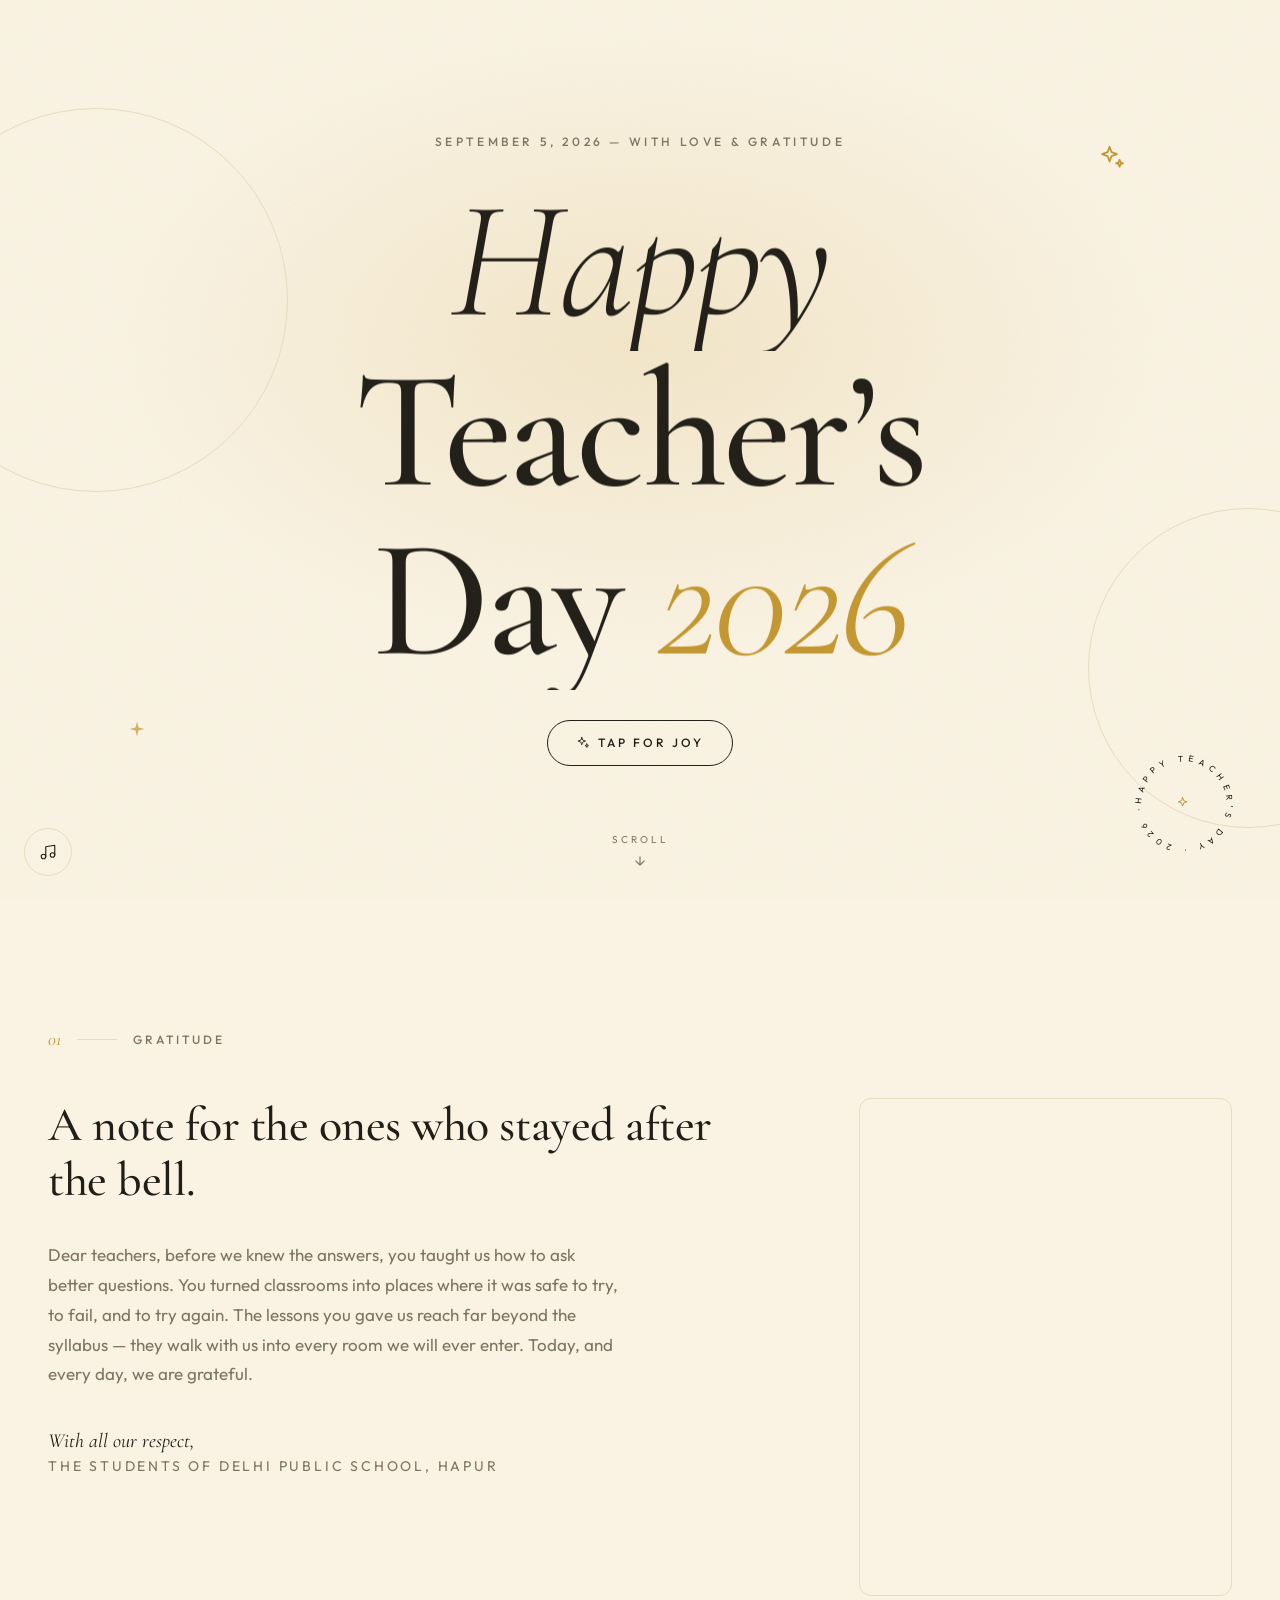
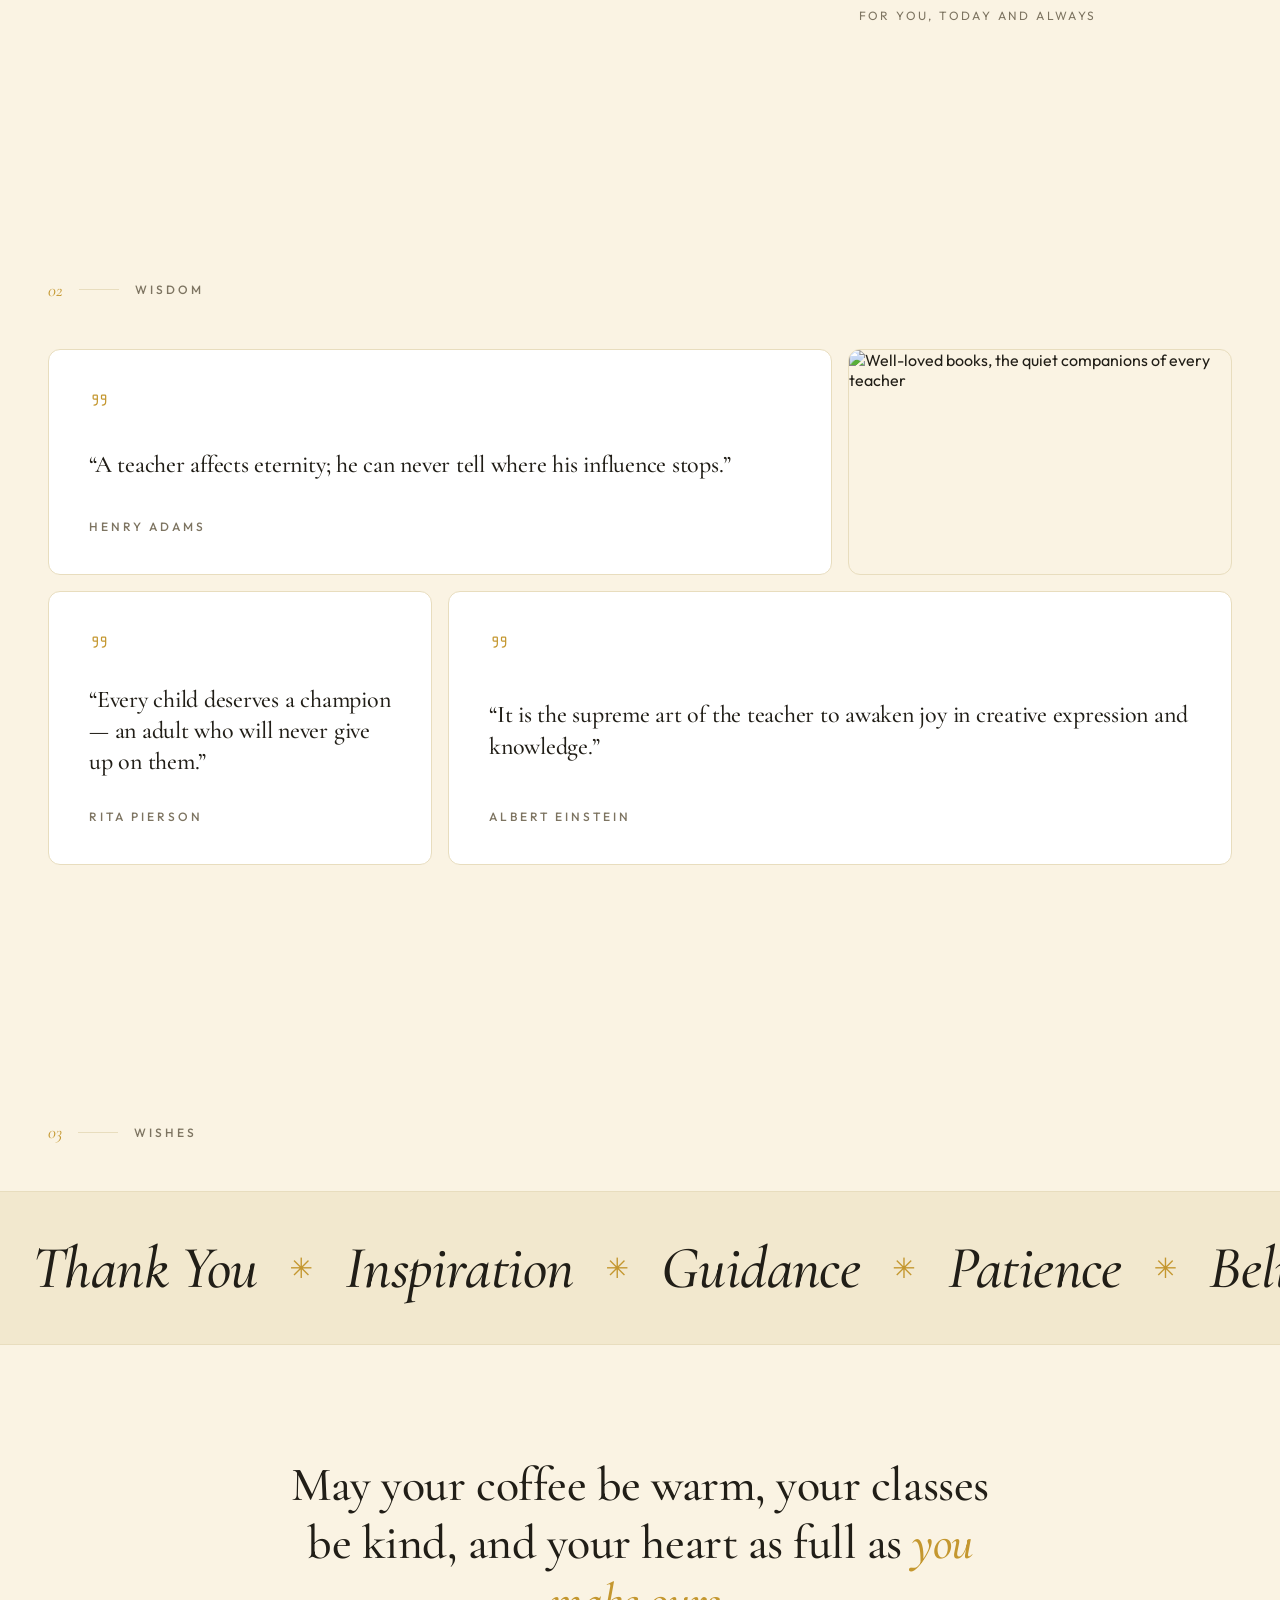
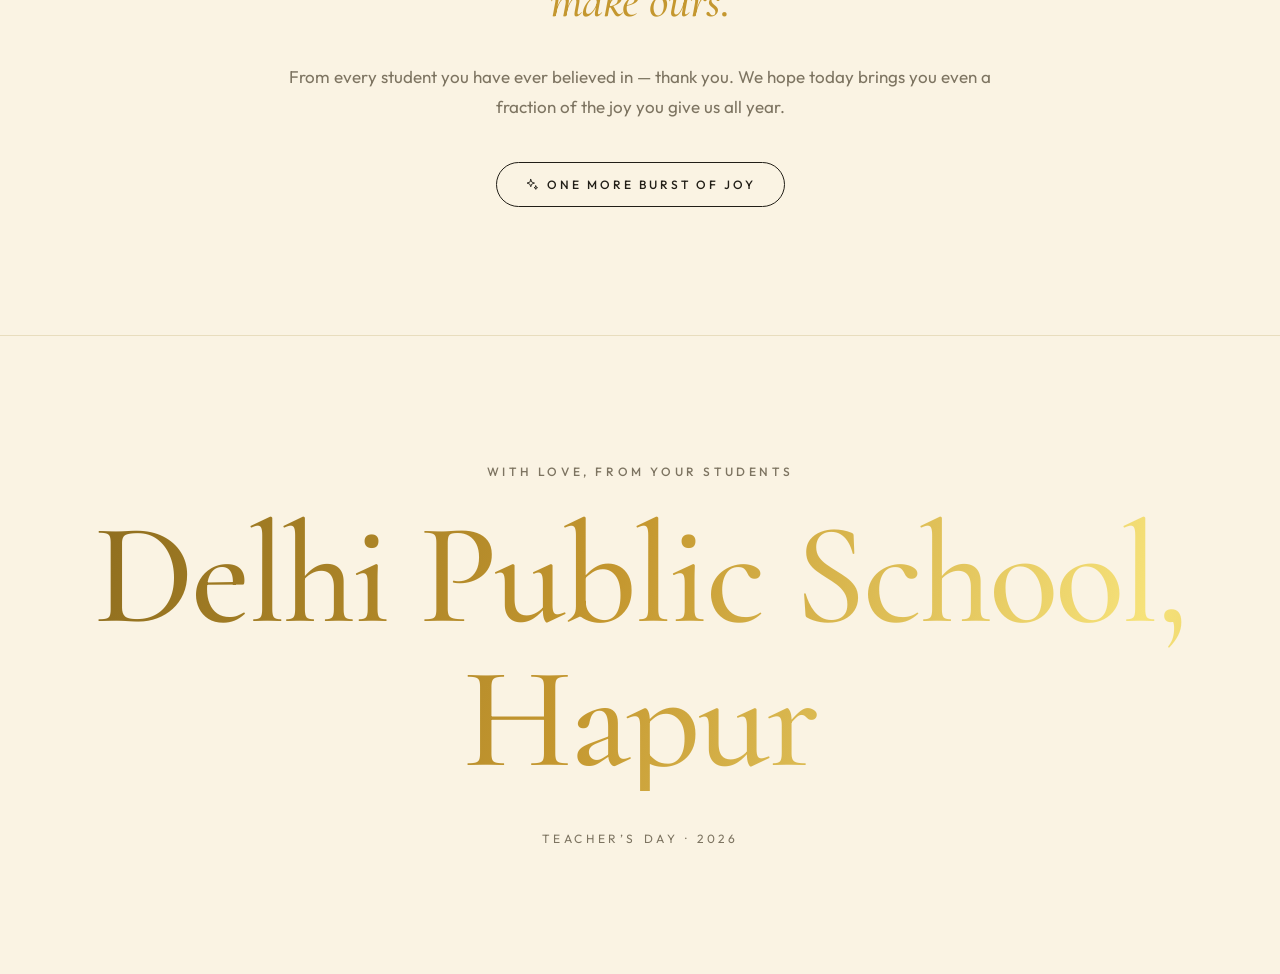
==== index.html @ 42d59957 "Update index.html" ====
<!DOCTYPE html>
<html lang="en">
<head>
<meta charset="utf-8" />
<meta name="viewport" content="width=device-width, initial-scale=1" />
<meta name="theme-color" content="#FAF3E3" />
<meta name="description" content="Happy Teacher's Day 2026 — a note of love and gratitude for the teachers of Delhi Public School, Hapur. Scan for happy vibes." />
<title>Happy Teacher's Day 2026 — With Love &amp; Gratitude</title>
<link rel="preconnect" href="https://fonts.googleapis.com" />
<link rel="preconnect" href="https://fonts.gstatic.com" crossorigin />
<link href="https://fonts.googleapis.com/css2?family=Cormorant+Garamond:ital,wght@0,300;0,400;0,500;0,600;1,300;1,400;1,500&family=Outfit:wght@300;400;500;600&display=swap" rel="stylesheet" />
<style>
:root{
  --ivory:#FAF3E3; --paper:#FFFFFF; --ink:#211E17; --coral:#C4972F;
  --sand:#F2E8CE; --stone:#7D7461; --line:#E8DDBE;
  --ease:cubic-bezier(.16,1,.3,1);
  --serif:"Cormorant Garamond",Georgia,serif;
  --sans:"Outfit",ui-sans-serif,system-ui,sans-serif;
}
*{margin:0;padding:0;box-sizing:border-box}
html{scroll-behavior:auto}
body{background:var(--ivory);color:var(--ink);font-family:var(--sans);-webkit-font-smoothing:antialiased;overflow-x:hidden}
::selection{background:var(--coral);color:var(--ivory)}
img{display:block;max-width:100%}
.noise{position:fixed;inset:0;z-index:60;pointer-events:none;opacity:.035;
  background-image:url("data:image/svg+xml,%3Csvg xmlns='http://www.w3.org/2000/svg' width='200' height='200'%3E%3Cfilter id='n'%3E%3CfeTurbulence type='fractalNoise' baseFrequency='0.9' numOctaves='2'/%3E%3C/filter%3E%3Crect width='100%25' height='100%25' filter='url(%23n)'/%3E%3C/svg%3E")}

/* ---------- shared ---------- */
.overline{font-size:.75rem;font-weight:500;letter-spacing:.3em;text-transform:uppercase;color:var(--stone)}
.btn{display:inline-flex;align-items:center;gap:.5rem;border:1px solid var(--ink);border-radius:999px;
  background:transparent;color:var(--ink);padding:.9rem 1.75rem;font-family:var(--sans);font-size:.75rem;
  font-weight:500;letter-spacing:.25em;text-transform:uppercase;cursor:pointer;
  transition:background-color .3s,border-color .3s,color .3s,transform .2s}
.btn:hover{background:var(--coral);border-color:var(--coral);color:var(--ivory);transform:scale(1.05)}
.btn:active{transform:scale(.96)}
.btn svg{width:14px;height:14px}
.fade{opacity:0;transform:translateY(40px);transition:opacity .9s var(--ease),transform .9s var(--ease);transition-delay:var(--d,0s)}
.fade.in{opacity:1;transform:none}
.chapter{display:flex;align-items:center;gap:1rem}
.chapter .num{font-family:var(--serif);font-style:italic;font-size:1.125rem;color:var(--coral)}
.chapter .rule{height:1px;width:2.5rem;background:var(--line)}
.chapter .label{font-size:.75rem;font-weight:500;letter-spacing:.25em;text-transform:uppercase;color:var(--stone)}
.section{padding:6rem 1.5rem;max-width:80rem;margin:0 auto}
@media(min-width:768px){.section{padding:8rem 3rem}}

/* ---------- hero ---------- */
.hero{position:relative;min-height:100svh;display:flex;flex-direction:column;align-items:center;justify-content:center;overflow:hidden;padding:0 1.5rem;background:radial-gradient(ellipse 60% 50% at 50% 38%, rgba(196,151,47,.15), transparent 70%)}
.hero-inner{position:relative;z-index:1;display:flex;flex-direction:column;align-items:center;text-align:center;will-change:transform,opacity}
.hero .overline{margin-bottom:2rem}
.headline{font-family:var(--serif);font-weight:500;font-size:clamp(3.6rem,15vw,10.5rem);line-height:.95;letter-spacing:-.02em}
.headline .mask{display:block;overflow:hidden;padding:.06em 0;margin:-.06em 0}
.headline .line{display:block;transform:translateY(115%);will-change:transform}
.headline em{font-weight:300;font-style:italic}
.coral-it{font-weight:300;font-style:italic;color:var(--coral)}
#joyBtn{margin-top:2.5rem}
.ring{position:absolute;border:1px solid var(--line);border-radius:50%;pointer-events:none}
.ring-1{width:18rem;height:18rem;left:-6rem;top:12%}
.ring-2{width:20rem;height:20rem;right:-8rem;bottom:8%}
@media(min-width:768px){.ring-1{width:24rem;height:24rem}}
.spark{position:absolute;color:var(--coral);pointer-events:none}
.spark svg{display:block}
.spark-1{right:12%;top:16%}
.spark-2{left:10%;bottom:18%;opacity:.7}
.badge{position:absolute;bottom:2.5rem;right:2.5rem;width:7rem;height:7rem;display:none;pointer-events:none}
@media(min-width:768px){.badge{display:block}}
.badge .spin{width:100%;height:100%;animation:spin 20s linear infinite}
.badge svg.center{position:absolute;inset:0;margin:auto;width:16px;height:16px;color:var(--coral)}
@keyframes spin{to{transform:rotate(360deg)}}
.scroll-hint{position:absolute;bottom:2rem;display:flex;flex-direction:column;align-items:center;gap:.5rem;color:var(--stone);
  font-size:.625rem;letter-spacing:.3em;text-transform:uppercase;animation:bob 2s ease-in-out infinite}
@keyframes bob{0%,100%{transform:translateY(0)}50%{transform:translateY(8px)}}
.reveal-fade{opacity:0;animation:fadeUp .9s var(--ease) forwards;animation-delay:var(--d,0s)}
@keyframes fadeUp{from{opacity:0;transform:translateY(20px)}to{opacity:1;transform:none}}

/* ---------- gratitude ---------- */
.grid-12{display:grid;grid-template-columns:1fr;gap:3rem;margin-top:3rem}
@media(min-width:768px){.grid-12{grid-template-columns:repeat(12,1fr);gap:2rem}
  .col-text{grid-column:span 7}.col-img{grid-column:9/span 4}}
.col-text h2{font-family:var(--serif);font-weight:500;font-size:clamp(1.9rem,4.5vw,3rem);line-height:1.15;letter-spacing:-.01em}
.col-text .body{margin-top:2rem;max-width:36rem;font-size:1.0625rem;line-height:1.75;color:var(--stone)}
.col-text .sign{margin-top:2.5rem;font-family:var(--serif);font-style:italic;font-size:1.25rem}
.sign-sub{display:block;margin-top:.25rem;font-family:var(--sans);font-style:normal;font-size:.875rem;letter-spacing:.2em;text-transform:uppercase;color:var(--stone)}
.img-frame{aspect-ratio:3/4;overflow:hidden;border:1px solid var(--line);border-radius:.75rem}
.img-frame img{width:100%;height:100%;object-fit:cover;transform:scale(1.18);will-change:transform}
.caption{margin-top:.75rem;font-size:.75rem;letter-spacing:.2em;text-transform:uppercase;color:var(--stone)}

/* ---------- wisdom ---------- */
.bento{display:grid;grid-template-columns:1fr;gap:1rem;margin-top:3rem}
@media(min-width:768px){.bento{grid-template-columns:repeat(3,1fr)}.span2{grid-column:span 2}}
.card{background:var(--paper);border:1px solid var(--line);border-radius:.75rem;padding:2rem;display:flex;flex-direction:column;justify-content:space-between;gap:2rem}
@media(min-width:768px){.card{padding:2.5rem}}
.card svg{width:20px;height:20px;color:var(--coral)}
.card q{font-family:var(--serif);font-weight:500;font-size:1.375rem;line-height:1.3;letter-spacing:-.01em;quotes:"\201C" "\201D"}
@media(min-width:640px){.card q{font-size:1.5rem}}
.card cite{font-style:normal;font-size:.75rem;font-weight:500;letter-spacing:.25em;text-transform:uppercase;color:var(--stone)}
.img-tile{overflow:hidden;border:1px solid var(--line);border-radius:.75rem}
.img-tile img{width:100%;height:100%;min-height:14rem;object-fit:cover;transition:transform .7s var(--ease)}
.img-tile:hover img{transform:scale(1.05)}

/* ---------- wishes ---------- */
.flush{max-width:none;padding-left:0;padding-right:0}
.flush .chapter{margin:0 1.5rem}
@media(min-width:768px){.flush .chapter{margin:0 auto;max-width:calc(80rem - 6rem)}}
.marquee{margin-top:3rem;border-top:1px solid var(--line);border-bottom:1px solid var(--line);background:var(--sand);padding:2rem 0;overflow:hidden}
@media(min-width:768px){.marquee{padding:2.5rem 0}}
.marquee-track{display:flex;width:max-content;animation:marquee 45s linear infinite}
.marquee:hover .marquee-track{animation-play-state:paused}
.marquee-group{display:flex;align-items:center}
.marquee-group span.word{margin:0 2rem;font-family:var(--serif);font-style:italic;font-weight:500;font-size:clamp(2.25rem,5vw,3.75rem);letter-spacing:-.01em;white-space:nowrap}
.marquee-group .star{color:var(--coral);font-size:1.75rem;line-height:1}
@keyframes marquee{to{transform:translateX(-50%)}}
.closing{max-width:48rem;margin:0 auto;padding:5rem 1.5rem 0;text-align:center}
@media(min-width:768px){.closing{padding-top:7rem}}
.closing h2{font-family:var(--serif);font-weight:500;font-size:clamp(1.9rem,4.5vw,3rem);line-height:1.2;letter-spacing:-.01em}
.closing h2 em{font-style:italic;color:var(--coral)}
.closing p{margin-top:2rem;font-size:1.0625rem;line-height:1.75;color:var(--stone)}
.closing .btn{margin-top:2.5rem}

/* ---------- footer ---------- */
footer{border-top:1px solid var(--line);text-align:center;padding:6rem 1.5rem}
@media(min-width:768px){footer{padding:8rem 3rem}}
.school{margin-top:1.5rem;font-family:var(--serif);font-weight:500;font-size:clamp(3rem,13vw,9rem);line-height:1;letter-spacing:-.02em;
  background:linear-gradient(110deg,#8a6a1d 0%,#c4972f 22%,#f6e27a 42%,#c4972f 62%,#8a6a1d 82%,#e9c767 100%);
  background-size:220% auto;-webkit-background-clip:text;background-clip:text;color:transparent;
  animation:foil-shine 6s linear infinite}
@keyframes foil-shine{to{background-position:220% center}}
.foot-note{margin-top:2.5rem;font-size:.75rem;letter-spacing:.3em;text-transform:uppercase;color:var(--stone)}
.music-btn{position:fixed;bottom:1.5rem;left:1.5rem;z-index:70;width:3rem;height:3rem;border-radius:50%;border:1px solid var(--line);background:rgba(250,243,227,.85);backdrop-filter:blur(8px);-webkit-backdrop-filter:blur(8px);color:var(--ink);display:flex;align-items:center;justify-content:center;cursor:pointer;transition:border-color .3s,color .3s,transform .2s}
.music-btn:hover{border-color:var(--coral);color:var(--coral);transform:scale(1.08)}
.music-btn svg{width:18px;height:18px}
</style>
</head>
<body>

<div class="noise" aria-hidden="true"></div>

<!-- ============ HERO ============ -->
<header class="hero" id="hero">
  <div class="ring ring-1" data-depth="50" aria-hidden="true"></div>
  <div class="ring ring-2" data-depth="50" aria-hidden="true"></div>
  <div class="spark spark-1" data-depth="-35" aria-hidden="true">
    <svg width="28" height="28" viewBox="0 0 24 24" fill="none" stroke="currentColor" stroke-width="1.5" stroke-linecap="round" stroke-linejoin="round"><path d="M9.9 2.3 11.6 7l4.7 1.7-4.7 1.7L9.9 15 8.2 10.4 3.5 8.7 8.2 7z"/><path d="M18.5 13.5l.8 2.2 2.2.8-2.2.8-.8 2.2-.8-2.2-2.2-.8 2.2-.8z"/></svg>
  </div>
  <div class="spark spark-2" data-depth="-35" aria-hidden="true">
    <svg width="18" height="18" viewBox="0 0 24 24" fill="currentColor"><path d="M12 2l2 8 8 2-8 2-2 8-2-8-8-2 8-2z"/></svg>
  </div>

  <div class="hero-inner" id="heroInner">
    <p class="overline reveal-fade" style="--d:.15s">September 5, 2026 &mdash; With Love &amp; Gratitude</p>
    <h1 class="headline">
      <span class="mask"><span class="line"><em>Happy</em></span></span>
      <span class="mask"><span class="line">Teacher&rsquo;s</span></span>
      <span class="mask"><span class="line">Day <span class="coral-it">2026</span></span></span>
    </h1>
    <button class="btn reveal-fade" id="joyBtn" style="--d:1.2s">
      <svg viewBox="0 0 24 24" fill="none" stroke="currentColor" stroke-width="1.5" stroke-linecap="round" stroke-linejoin="round"><path d="M9.9 2.3 11.6 7l4.7 1.7-4.7 1.7L9.9 15 8.2 10.4 3.5 8.7 8.2 7z"/><path d="M18.5 13.5l.8 2.2 2.2.8-2.2.8-.8 2.2-.8-2.2-2.2-.8 2.2-.8z"/></svg>
      Tap for joy
    </button>
  </div>

  <div class="badge" aria-hidden="true">
    <div class="spin">
      <svg viewBox="0 0 100 100" width="112" height="112" fill="#211E17">
        <defs><path id="badgeCircle" d="M50,50 m-38,0 a38,38 0 1,1 76,0 a38,38 0 1,1 -76,0"/></defs>
        <text font-size="7.6" letter-spacing="2.4" font-family="Outfit,sans-serif" style="text-transform:uppercase">
          <textPath href="#badgeCircle" textLength="236">Happy Teacher&rsquo;s Day &middot; 2026 &middot;</textPath>
        </text>
      </svg>
    </div>
    <svg class="center" viewBox="0 0 24 24" fill="none" stroke="currentColor" stroke-width="1.5" stroke-linecap="round" stroke-linejoin="round"><path d="M9.9 2.3 11.6 7l4.7 1.7-4.7 1.7L9.9 15 8.2 10.4 3.5 8.7 8.2 7z"/></svg>
  </div>

  <div class="scroll-hint" aria-hidden="true">
    <span>Scroll</span>
    <svg width="14" height="14" viewBox="0 0 24 24" fill="none" stroke="currentColor" stroke-width="2" stroke-linecap="round" stroke-linejoin="round"><path d="M12 5v14M5 12l7 7 7-7"/></svg>
  </div>
</header>

<!-- ============ 01 · GRATITUDE ============ -->
<section class="section">
  <div class="chapter fade"><span class="num">01</span><span class="rule"></span><span class="label">Gratitude</span></div>
  <div class="grid-12">
    <div class="col-text">
      <h2 class="fade" style="--d:.1s">A note for the ones who stayed after the bell.</h2>
      <p class="body fade" style="--d:.2s">Dear teachers, before we knew the answers, you taught us how to ask better questions. You turned classrooms into places where it was safe to try, to fail, and to try again. The lessons you gave us reach far beyond the syllabus &mdash; they walk with us into every room we will ever enter. Today, and every day, we are grateful.</p>
      <p class="sign fade" style="--d:.3s">With all our respect,
        <span class="sign-sub">The students of Delhi Public School, Hapur</span>
      </p>
    </div>
    <div class="col-img">
      <div class="img-frame fade" style="--d:.15s">
        <img id="parallaxImg" src="https://images.unsplash.com/photo-1572454591674-2739f30d8c40?crop=entropy&cs=srgb&fm=jpg&ixid=M3w3NDk1Nzh8MHwxfHNlYXJjaHwyfHxlbGVnYW50JTIwZmxvd2VyJTIwYm91cXVldHxlbnwwfHx8fDE3ODgwNzMzOTB8MA&ixlib=rb-4.1.0&q=85&w=1200&auto=format&fit=crop" alt="An elegant bouquet, a small token of appreciation for our teachers" />
      </div>
      <p class="caption fade" style="--d:.25s">For you, today and always</p>
    </div>
  </div>
</section>

<!-- ============ 02 · WISDOM ============ -->
<section class="section">
  <div class="chapter fade"><span class="num">02</span><span class="rule"></span><span class="label">Wisdom</span></div>
  <div class="bento">
    <div class="card span2 fade" style="--d:.1s">
      <svg viewBox="0 0 24 24" fill="none" stroke="currentColor" stroke-width="1.5" stroke-linecap="round" stroke-linejoin="round"><path d="M10 11H6a1 1 0 0 1-1-1V7a1 1 0 0 1 1-1h3a1 1 0 0 1 1 1v7a4 4 0 0 1-4 4"/><path d="M20 11h-4a1 1 0 0 1-1-1V7a1 1 0 0 1 1-1h3a1 1 0 0 1 1 1v7a4 4 0 0 1-4 4"/></svg>
      <q>A teacher affects eternity; he can never tell where his influence stops.</q>
      <cite>Henry Adams</cite>
    </div>
    <div class="img-tile fade" style="--d:.2s">
      <img src="https://images.unsplash.com/photo-1479142506502-19b3a3b7ff33?crop=entropy&cs=srgb&fm=jpg&ixid=M3w4NjA2OTV8MHwxfHNlYXJjaHw0fHx2aW50YWdlJTIwYm9va3N8ZW58MHx8fHwxNzg4MDczMzkwfDA&ixlib=rb-4.1.0&q=85&w=1200&auto=format&fit=crop" alt="Well-loved books, the quiet companions of every teacher" />
    </div>
    <div class="card fade" style="--d:.15s">
      <svg viewBox="0 0 24 24" fill="none" stroke="currentColor" stroke-width="1.5" stroke-linecap="round" stroke-linejoin="round"><path d="M10 11H6a1 1 0 0 1-1-1V7a1 1 0 0 1 1-1h3a1 1 0 0 1 1 1v7a4 4 0 0 1-4 4"/><path d="M20 11h-4a1 1 0 0 1-1-1V7a1 1 0 0 1 1-1h3a1 1 0 0 1 1 1v7a4 4 0 0 1-4 4"/></svg>
      <q>Every child deserves a champion &mdash; an adult who will never give up on them.</q>
      <cite>Rita Pierson</cite>
    </div>
    <div class="card span2 fade" style="--d:.25s">
      <svg viewBox="0 0 24 24" fill="none" stroke="currentColor" stroke-width="1.5" stroke-linecap="round" stroke-linejoin="round"><path d="M10 11H6a1 1 0 0 1-1-1V7a1 1 0 0 1 1-1h3a1 1 0 0 1 1 1v7a4 4 0 0 1-4 4"/><path d="M20 11h-4a1 1 0 0 1-1-1V7a1 1 0 0 1 1-1h3a1 1 0 0 1 1 1v7a4 4 0 0 1-4 4"/></svg>
      <q>It is the supreme art of the teacher to awaken joy in creative expression and knowledge.</q>
      <cite>Albert Einstein</cite>
    </div>
  </div>
</section>

<!-- ============ 03 · WISHES ============ -->
<section class="section flush">
  <div class="chapter fade"><span class="num">03</span><span class="rule"></span><span class="label">Wishes</span></div>
  <div class="marquee fade">
    <div class="marquee-track">
      <div class="marquee-group">
        <span class="word">Thank You</span><span class="star">&#10035;</span>
        <span class="word">Inspiration</span><span class="star">&#10035;</span>
        <span class="word">Guidance</span><span class="star">&#10035;</span>
        <span class="word">Patience</span><span class="star">&#10035;</span>
        <span class="word">Belief</span><span class="star">&#10035;</span>
      </div>
      <div class="marquee-group" aria-hidden="true">
        <span class="word">Thank You</span><span class="star">&#10035;</span>
        <span class="word">Inspiration</span><span class="star">&#10035;</span>
        <span class="word">Guidance</span><span class="star">&#10035;</span>
        <span class="word">Patience</span><span class="star">&#10035;</span>
        <span class="word">Belief</span><span class="star">&#10035;</span>
      </div>
    </div>
  </div>
  <div class="closing">
    <h2 class="fade">May your coffee be warm, your classes be kind, and your heart as full as <em>you make ours.</em></h2>
    <p class="fade" style="--d:.15s">From every student you have ever believed in &mdash; thank you. We hope today brings you even a fraction of the joy you give us all year.</p>
    <button class="btn fade" id="joyBtn2" style="--d:.25s">
      <svg viewBox="0 0 24 24" fill="none" stroke="currentColor" stroke-width="1.5" stroke-linecap="round" stroke-linejoin="round"><path d="M9.9 2.3 11.6 7l4.7 1.7-4.7 1.7L9.9 15 8.2 10.4 3.5 8.7 8.2 7z"/><path d="M18.5 13.5l.8 2.2 2.2.8-2.2.8-.8 2.2-.8-2.2-2.2-.8 2.2-.8z"/></svg>
      One more burst of joy
    </button>
  </div>
</section>

<!-- ============ FOOTER ============ -->
<footer>
  <p class="overline fade">With love, from your students</p>
  <p class="school fade" style="--d:.1s">Delhi Public School, Hapur</p>
  <p class="foot-note fade" style="--d:.2s">Teacher&rsquo;s Day &middot; 2026</p>
</footer>

<script src="https://cdn.jsdelivr.net/npm/canvas-confetti@1.9.4/dist/confetti.browser.min.js"></script>
<script src="https://cdn.jsdelivr.net/npm/lenis@1.3.26/dist/lenis.min.js"></script>
<script src="https://cdnjs.cloudflare.com/ajax/libs/gsap/3.12.5/gsap.min.js"></script>
<script>
/* Smooth momentum scrolling */
if (window.Lenis) {
  var lenis = new Lenis({ lerp: 0.09 });
  (function raf(t) { lenis.raf(t); requestAnimationFrame(raf); })(0);
}

/* Hero: masked line-by-line reveal */
if (window.gsap) {
  gsap.to(".hero .mask .line", { y: 0, duration: 1.1, ease: "power4.out", stagger: 0.15, delay: 0.35 });
} else {
  document.querySelectorAll(".hero .mask .line").forEach(function (el) { el.style.transform = "none"; });
}

/* Scroll reveals */
var io = new IntersectionObserver(function (entries) {
  entries.forEach(function (e) {
    if (e.isIntersecting) { e.target.classList.add("in"); io.unobserve(e.target); }
  });
}, { rootMargin: "0px 0px -60px 0px" });
document.querySelectorAll(".fade").forEach(function (el) { io.observe(el); });

/* Hero mouse parallax */
var hero = document.getElementById("hero");
var layers = hero.querySelectorAll("[data-depth]");
var tx = 0, ty = 0, cx = 0, cy = 0;
hero.addEventListener("mousemove", function (e) {
  var r = hero.getBoundingClientRect();
  tx = (e.clientX - r.left) / r.width - 0.5;
  ty = (e.clientY - r.top) / r.height - 0.5;
});
(function loop() {
  cx += (tx - cx) * 0.06; cy += (ty - cy) * 0.06;
  layers.forEach(function (l) {
    var d = parseFloat(l.dataset.depth);
    l.style.transform = "translate(" + (cx * d) + "px," + (cy * d) + "px)";
  });
  requestAnimationFrame(loop);
})();

/* Scroll parallax: hero drift + bouquet drift */
var heroInner = document.getElementById("heroInner");
var pImg = document.getElementById("parallaxImg");
function onScroll() {
  var y = window.scrollY, h = window.innerHeight;
  var p = Math.min(y / (h * 0.75), 1);
  heroInner.style.opacity = 1 - p;
  heroInner.style.transform = "translateY(" + y * 0.15 + "px)";
  var fr = pImg.parentElement.getBoundingClientRect();
  var prog = (fr.top + fr.height / 2 - h / 2) / h;
  pImg.style.transform = "translateY(" + (prog * -10) + "%) scale(1.18)";
}
window.addEventListener("scroll", onScroll, { passive: true });
onScroll();

/* Sound: golden chime (WebAudio, no files needed) */
var audioCtx = null;
function playChime() {
  try {
    audioCtx = audioCtx || new (window.AudioContext || window.webkitAudioContext)();
    if (audioCtx.state === "suspended") audioCtx.resume();
    var notes = [523.25, 659.25, 783.99, 1046.5];
    notes.forEach(function (freq, i) {
      var osc = audioCtx.createOscillator();
      var gain = audioCtx.createGain();
      osc.type = "triangle";
      osc.frequency.value = freq;
      var t = audioCtx.currentTime + i * 0.09;
      gain.gain.setValueAtTime(0.0001, t);
      gain.gain.exponentialRampToValueAtTime(0.16, t + 0.02);
      gain.gain.exponentialRampToValueAtTime(0.0001, t + 0.6);
      osc.connect(gain);
      gain.connect(audioCtx.destination);
      osc.start(t);
      osc.stop(t + 0.7);
    });
  } catch (e) { /* audio unsupported — stay silent */ }
}

/* Confetti */
var COLORS = ["#C4972F", "#E9C767", "#211E17", "#F2E8CE", "#D4AF37"];
function fireConfetti() {
  playChime();
  if (!window.confetti) return;
  confetti({ particleCount: 130, spread: 85, startVelocity: 45, origin: { y: 0.85 }, colors: COLORS, disableForReducedMotion: true });
  setTimeout(function () {
    confetti({ particleCount: 70, spread: 110, startVelocity: 32, origin: { y: 0.72 }, colors: COLORS, disableForReducedMotion: true });
  }, 220);
}
document.getElementById("joyBtn").addEventListener("click", fireConfetti);
document.getElementById("joyBtn2").addEventListener("click", fireConfetti);

/* Ambient piano (WebAudio, no files needed) */
var ambCtx = null, ambMaster = null, ambTimer = null, ambStep = 0;
var AMB_NOTES = [261.63, 329.63, 392.0, 523.25, 440.0, 392.0, 329.63, 392.0];
function ambNote(freq, time, vol) {
  var osc = ambCtx.createOscillator();
  var gain = ambCtx.createGain();
  osc.type = "sine";
  osc.frequency.value = freq;
  gain.gain.setValueAtTime(0.0001, time);
  gain.gain.exponentialRampToValueAtTime(vol, time + 0.35);
  gain.gain.exponentialRampToValueAtTime(0.0001, time + 2.8);
  osc.connect(gain);
  gain.connect(ambMaster);
  osc.start(time);
  osc.stop(time + 3);
}
var musicPlaying = false;
document.body.insertAdjacentHTML("beforeend",
  '<button id="musicToggle" class="music-btn" aria-label="Play background music">' +
  '<svg id="iconPlay" viewBox="0 0 24 24" fill="none" stroke="currentColor" stroke-width="1.5" stroke-linecap="round" stroke-linejoin="round"><path d="M9 18V5l12-2v13"/><circle cx="6" cy="18" r="3"/><circle cx="18" cy="16" r="3"/></svg>' +
  '<svg id="iconPause" style="display:none" viewBox="0 0 24 24" fill="none" stroke="currentColor" stroke-width="1.5" stroke-linecap="round" stroke-linejoin="round"><rect x="6" y="4" width="4" height="16" rx="1"/><rect x="14" y="4" width="4" height="16" rx="1"/></svg>' +
  "</button>");
document.getElementById("musicToggle").addEventListener("click", function () {
  try {
    ambCtx = ambCtx || new (window.AudioContext || window.webkitAudioContext)();
    if (ambCtx.state === "suspended") ambCtx.resume();
    if (!ambMaster) { ambMaster = ambCtx.createGain(); ambMaster.gain.value = 0.09; ambMaster.connect(ambCtx.destination); }
  } catch (e) { return; }
  musicPlaying = !musicPlaying;
  document.getElementById("iconPlay").style.display = musicPlaying ? "none" : "block";
  document.getElementById("iconPause").style.display = musicPlaying ? "block" : "none";
  this.setAttribute("aria-label", musicPlaying ? "Pause background music" : "Play background music");
  if (musicPlaying) {
    ambTimer = setInterval(function () {
      var t = ambCtx.currentTime + 0.05;
      var f = AMB_NOTES[ambStep % AMB_NOTES.length];
      ambNote(f, t, 0.5);
      ambNote(f * 2, t, 0.12);
      if (ambStep % 4 === 0) ambNote(f / 2, t, 0.3);
      ambStep += 1;
    }, 900);
  } else if (ambTimer) {
    clearInterval(ambTimer);
    ambTimer = null;
  }
});
</script>
</body>
</html>
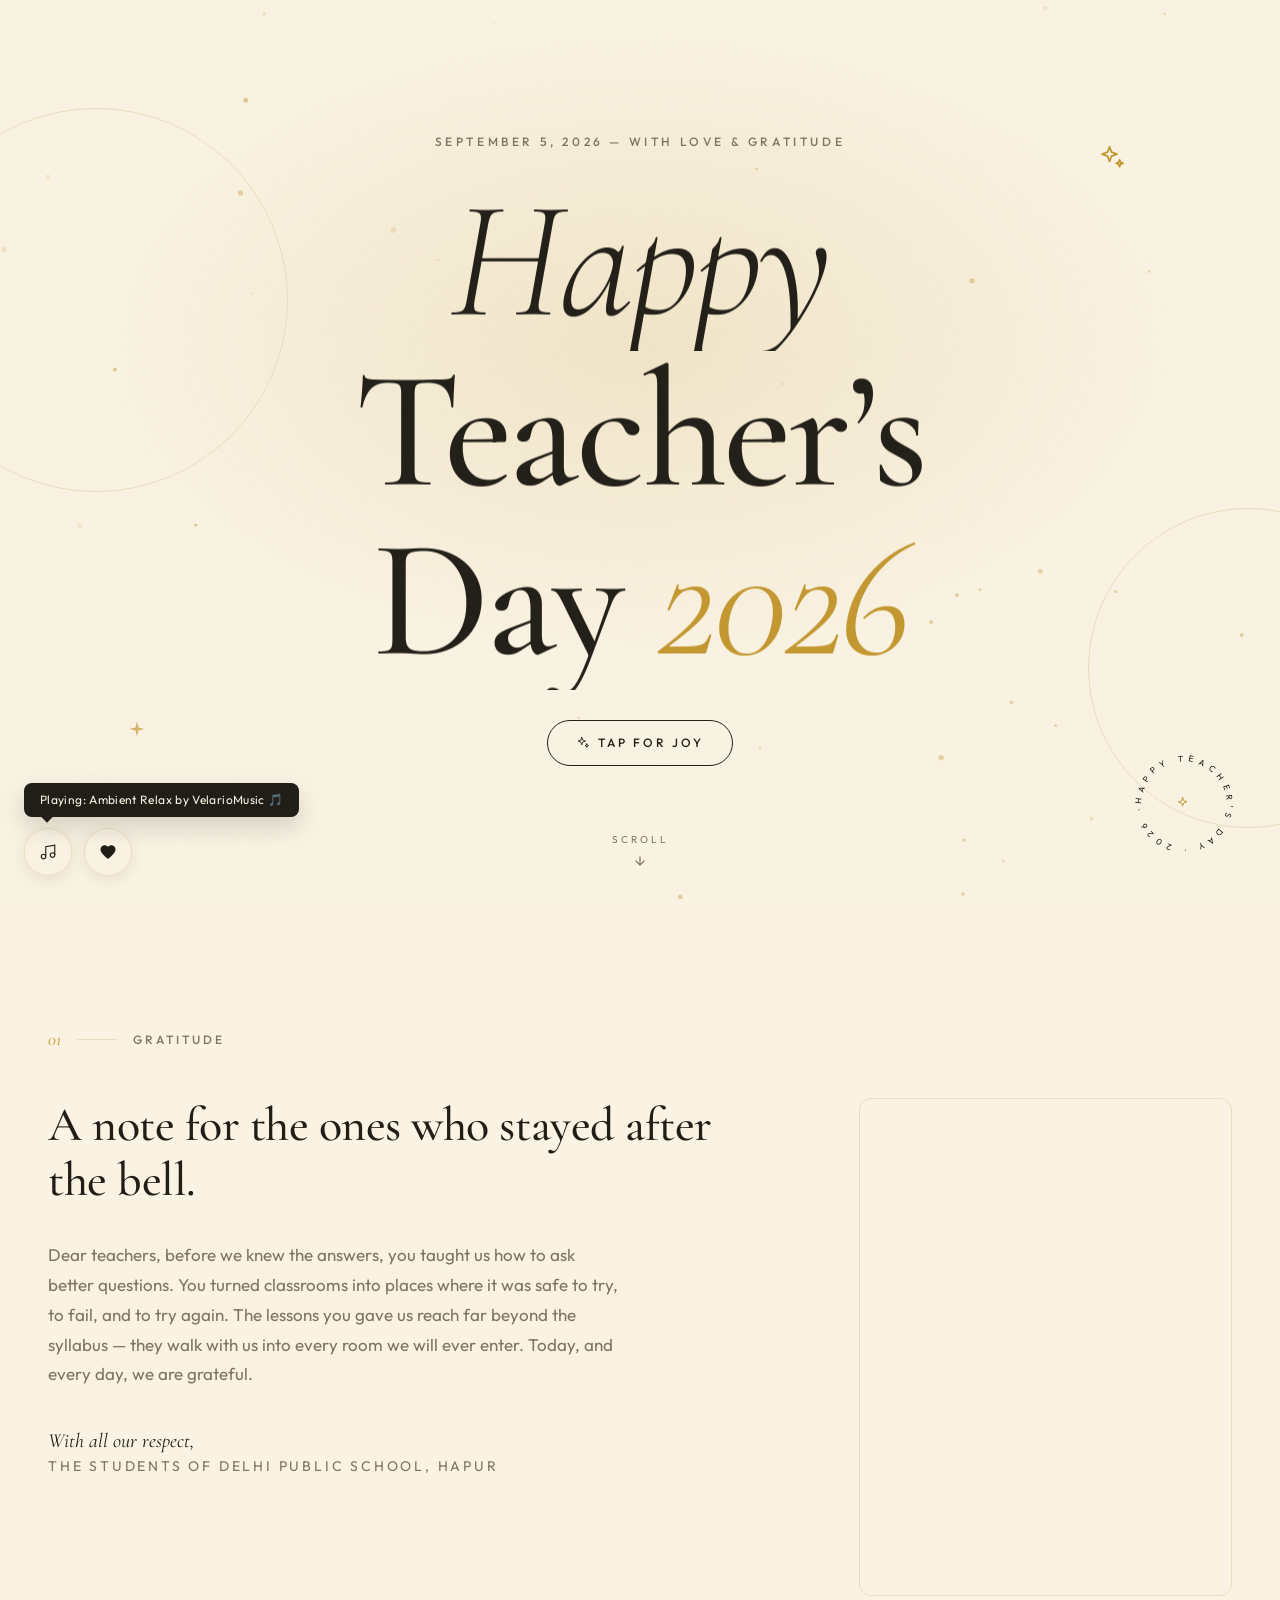
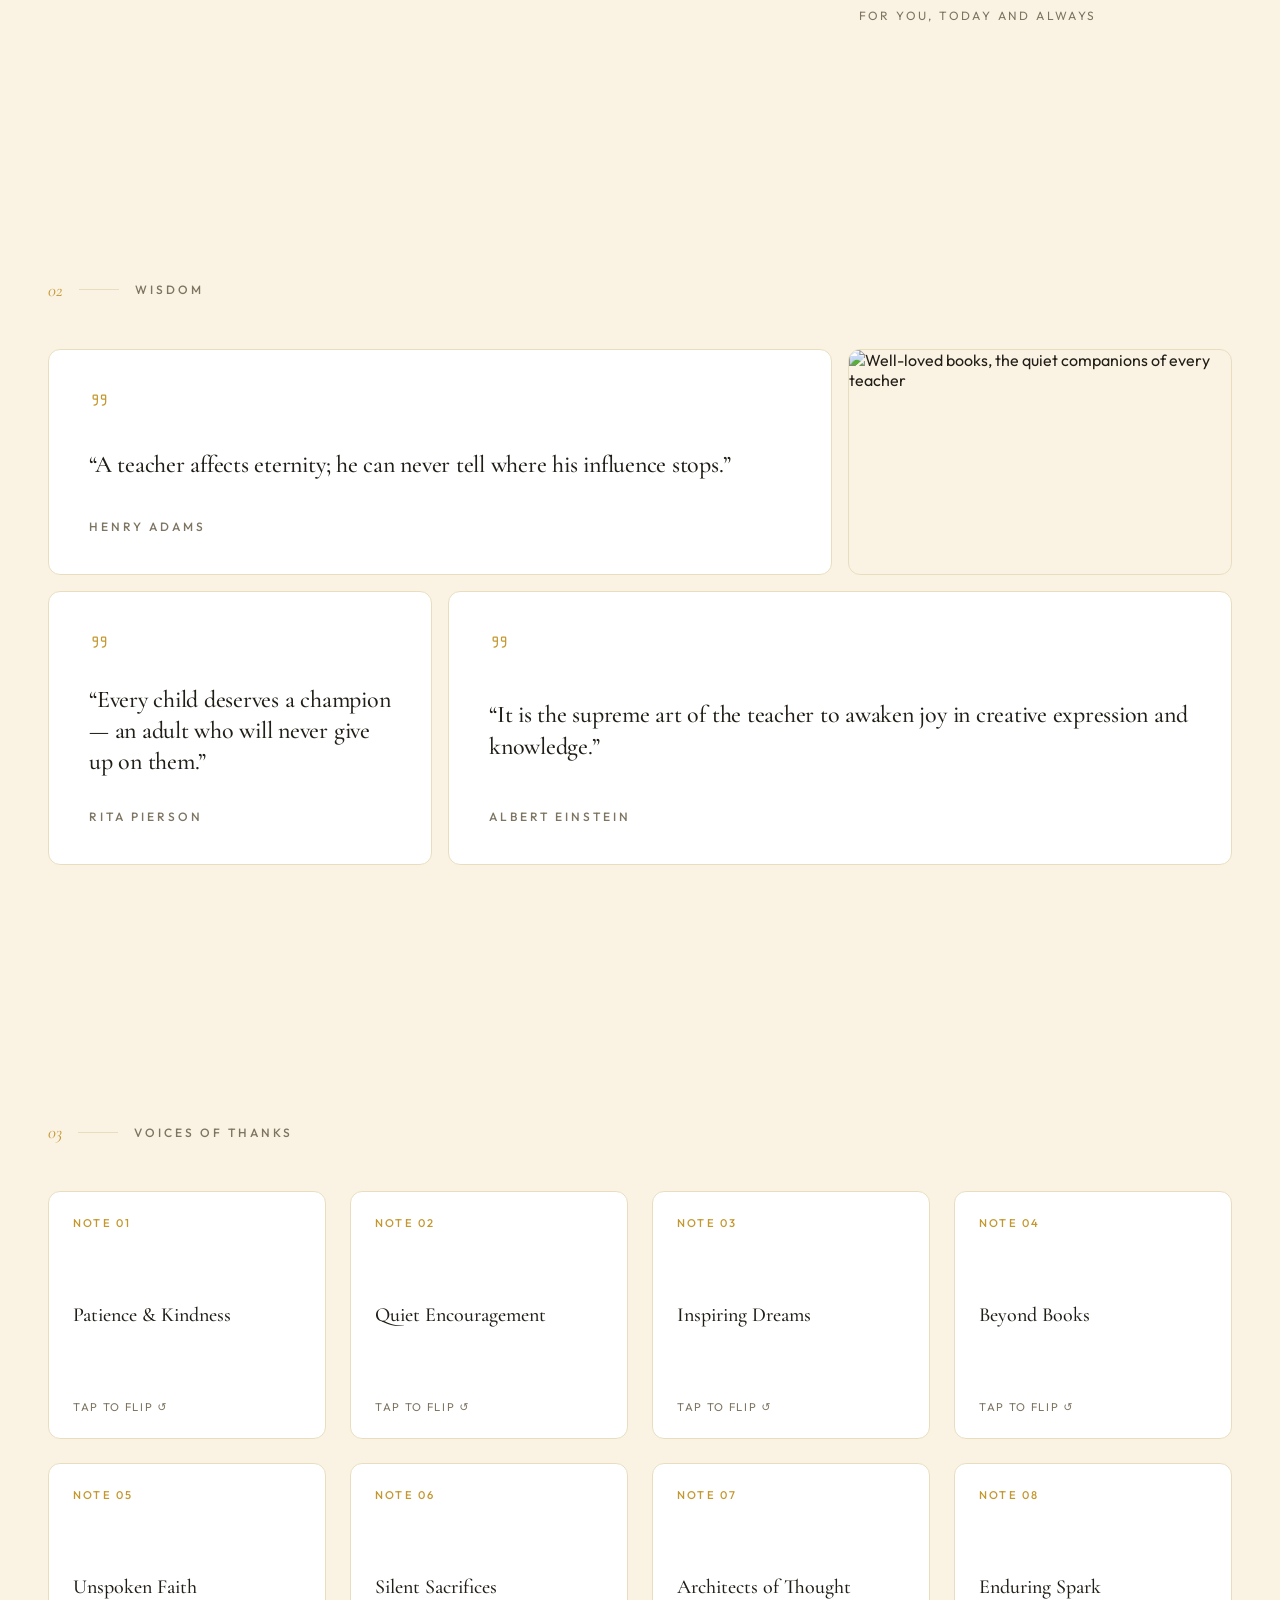
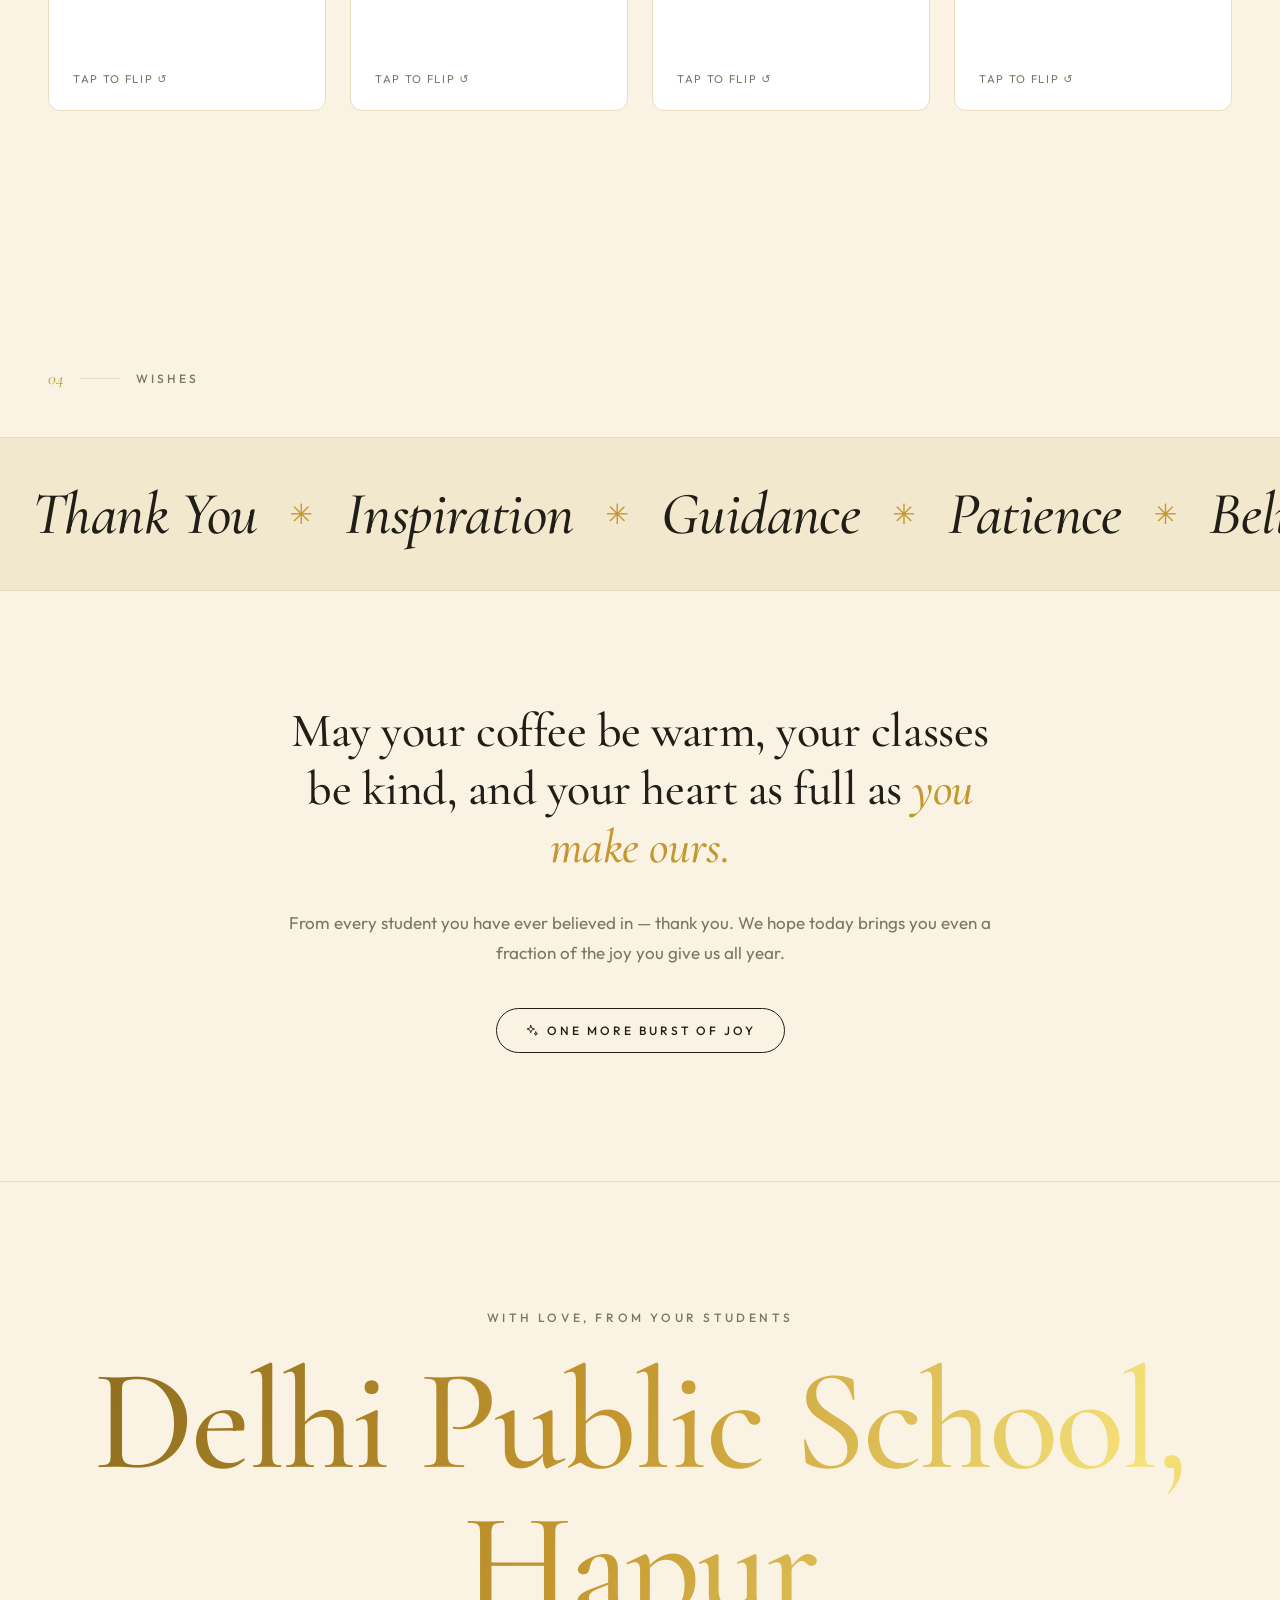
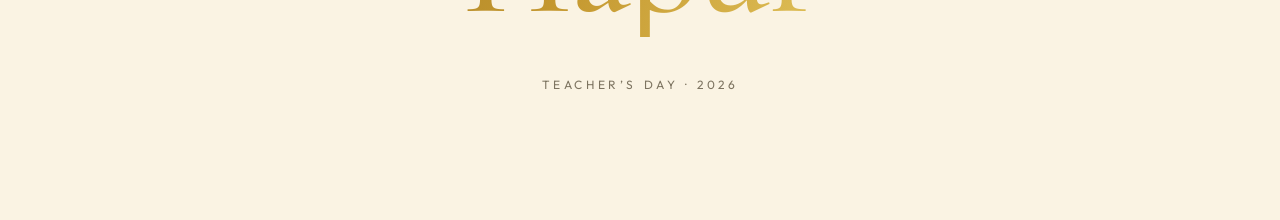
==== commit 4d87545f: "Update index.html" ====
--- a/index.html
+++ b/index.html
@@ -4,7 +4,7 @@
 <meta charset="utf-8" />
 <meta name="viewport" content="width=device-width, initial-scale=1" />
 <meta name="theme-color" content="#FAF3E3" />
-<meta name="description" content="Happy Teacher's Day 2026 — a note of love and gratitude for the teachers of Delhi Public School, Hapur. Scan for happy vibes." />
+<meta name="description" content="Happy Teacher's Day 2026 — a note of love and gratitude for the teachers of Delhi Public School, Hapur." />
 <title>Happy Teacher's Day 2026 — With Love &amp; Gratitude</title>
 <link rel="preconnect" href="https://fonts.googleapis.com" />
 <link rel="preconnect" href="https://fonts.gstatic.com" crossorigin />
@@ -24,6 +24,8 @@
 img{display:block;max-width:100%}
 .noise{position:fixed;inset:0;z-index:60;pointer-events:none;opacity:.035;
   background-image:url("data:image/svg+xml,%3Csvg xmlns='http://www.w3.org/2000/svg' width='200' height='200'%3E%3Cfilter id='n'%3E%3CfeTurbulence type='fractalNoise' baseFrequency='0.9' numOctaves='2'/%3E%3C/filter%3E%3Crect width='100%25' height='100%25' filter='url(%23n)'/%3E%3C/svg%3E")}
+
+#bgCanvas{position:fixed;inset:0;z-index:2;pointer-events:none}
 
 /* ---------- shared ---------- */
 .overline{font-size:.75rem;font-weight:500;letter-spacing:.3em;text-transform:uppercase;color:var(--stone)}
@@ -40,11 +42,11 @@
 .chapter .num{font-family:var(--serif);font-style:italic;font-size:1.125rem;color:var(--coral)}
 .chapter .rule{height:1px;width:2.5rem;background:var(--line)}
 .chapter .label{font-size:.75rem;font-weight:500;letter-spacing:.25em;text-transform:uppercase;color:var(--stone)}
-.section{padding:6rem 1.5rem;max-width:80rem;margin:0 auto}
+.section{padding:6rem 1.5rem;max-width:80rem;margin:0 auto;position:relative;z-index:10}
 @media(min-width:768px){.section{padding:8rem 3rem}}
 
 /* ---------- hero ---------- */
-.hero{position:relative;min-height:100svh;display:flex;flex-direction:column;align-items:center;justify-content:center;overflow:hidden;padding:0 1.5rem;background:radial-gradient(ellipse 60% 50% at 50% 38%, rgba(196,151,47,.15), transparent 70%)}
+.hero{position:relative;min-height:100svh;display:flex;flex-direction:column;align-items:center;justify-content:center;overflow:hidden;padding:0 1.5rem;background:radial-gradient(ellipse 60% 50% at 50% 38%, rgba(196,151,47,.15), transparent 70%);z-index:10}
 .hero-inner{position:relative;z-index:1;display:flex;flex-direction:column;align-items:center;text-align:center;will-change:transform,opacity}
 .hero .overline{margin-bottom:2rem}
 .headline{font-family:var(--serif);font-weight:500;font-size:clamp(3.6rem,15vw,10.5rem);line-height:.95;letter-spacing:-.02em}
@@ -97,13 +99,29 @@
 .img-tile img{width:100%;height:100%;min-height:14rem;object-fit:cover;transition:transform .7s var(--ease)}
 .img-tile:hover img{transform:scale(1.05)}
 
+/* ---------- Interactive Flip Cards ---------- */
+.flip-grid{display:grid;grid-template-columns:1fr;gap:1.5rem;margin-top:3rem}
+@media(min-width:640px){.flip-grid{grid-template-columns:repeat(2,1fr)}}
+@media(min-width:1024px){.flip-grid{grid-template-columns:repeat(4,1fr)}}
+.flip-card{perspective:1000px;height:15.5rem;cursor:pointer}
+.flip-inner{position:relative;width:100%;height:100%;transition:transform .8s var(--ease);transform-style:preserve-3d;border-radius:.75rem}
+.flip-card.flipped .flip-inner{transform:rotateY(180deg)}
+.flip-front, .flip-back{position:absolute;inset:0;backface-visibility:hidden;border-radius:.75rem;padding:1.5rem;display:flex;flex-direction:column;justify-content:space-between;border:1px solid var(--line)}
+.flip-front{background:var(--paper)}
+.flip-front .tag{font-size:.7rem;letter-spacing:.2em;text-transform:uppercase;color:var(--coral);font-weight:500}
+.flip-front h3{font-family:var(--serif);font-size:1.25rem;font-weight:500;line-height:1.2}
+.flip-front .hint{font-size:.7rem;color:var(--stone);letter-spacing:.15em;text-transform:uppercase}
+.flip-back{background:var(--sand);transform:rotateY(180deg);color:var(--ink)}
+.flip-back p{font-family:var(--serif);font-style:italic;font-size:1.02rem;line-height:1.45}
+.flip-back .author{font-size:.68rem;letter-spacing:.18em;text-transform:uppercase;color:var(--stone);font-style:normal;margin-top:.5rem}
+
 /* ---------- wishes ---------- */
 .flush{max-width:none;padding-left:0;padding-right:0}
 .flush .chapter{margin:0 1.5rem}
 @media(min-width:768px){.flush .chapter{margin:0 auto;max-width:calc(80rem - 6rem)}}
 .marquee{margin-top:3rem;border-top:1px solid var(--line);border-bottom:1px solid var(--line);background:var(--sand);padding:2rem 0;overflow:hidden}
 @media(min-width:768px){.marquee{padding:2.5rem 0}}
-.marquee-track{display:flex;width:max-content;animation:marquee 45s linear infinite}
+.marquee-track{display:flex;width:max-content;animation:marquee 39s linear infinite}
 .marquee:hover .marquee-track{animation-play-state:paused}
 .marquee-group{display:flex;align-items:center}
 .marquee-group span.word{margin:0 2rem;font-family:var(--serif);font-style:italic;font-weight:500;font-size:clamp(2.25rem,5vw,3.75rem);letter-spacing:-.01em;white-space:nowrap}
@@ -117,24 +135,44 @@
 .closing .btn{margin-top:2.5rem}
 
 /* ---------- footer ---------- */
-footer{border-top:1px solid var(--line);text-align:center;padding:6rem 1.5rem}
+footer{border-top:1px solid var(--line);text-align:center;padding:6rem 1.5rem;position:relative;z-index:10}
 @media(min-width:768px){footer{padding:8rem 3rem}}
 .school{margin-top:1.5rem;font-family:var(--serif);font-weight:500;font-size:clamp(3rem,13vw,9rem);line-height:1;letter-spacing:-.02em;
   background:linear-gradient(110deg,#8a6a1d 0%,#c4972f 22%,#f6e27a 42%,#c4972f 62%,#8a6a1d 82%,#e9c767 100%);
   background-size:220% auto;-webkit-background-clip:text;background-clip:text;color:transparent;
   animation:foil-shine 6s linear infinite}
-@keyframes foil-shine{to{background-position:220% center}}
+
+/* Left-to-right gold shine animation */
+@keyframes foil-shine{0%{background-position:220% center}100%{background-position:-220% center}}
+
 .foot-note{margin-top:2.5rem;font-size:.75rem;letter-spacing:.3em;text-transform:uppercase;color:var(--stone)}
-.music-btn{position:fixed;bottom:1.5rem;left:1.5rem;z-index:70;width:3rem;height:3rem;border-radius:50%;border:1px solid var(--line);background:rgba(250,243,227,.85);backdrop-filter:blur(8px);-webkit-backdrop-filter:blur(8px);color:var(--ink);display:flex;align-items:center;justify-content:center;cursor:pointer;transition:border-color .3s,color .3s,transform .2s}
-.music-btn:hover{border-color:var(--coral);color:var(--coral);transform:scale(1.08)}
-.music-btn svg{width:18px;height:18px}
+
+/* Floating Control Bar */
+.control-bar{position:fixed;bottom:1.5rem;left:1.5rem;z-index:70;display:flex;align-items:center;gap:.75rem}
+.music-btn, .heart-btn{width:3rem;height:3rem;border-radius:50%;border:1px solid var(--line);background:rgba(250,243,227,.85);backdrop-filter:blur(8px);-webkit-backdrop-filter:blur(8px);color:var(--ink);display:flex;align-items:center;justify-content:center;cursor:pointer;transition:border-color .3s,color .3s,transform .2s;box-shadow:0 4px 15px rgba(0,0,0,.08)}
+.music-btn:hover, .heart-btn:hover{border-color:var(--coral);color:var(--coral);transform:scale(1.08)}
+.music-btn svg, .heart-btn svg{width:18px;height:18px}
+
+.eq-bars{display:none;align-items:flex-end;gap:2px;height:14px}
+.eq-bars.active{display:flex}
+.eq-bar{width:3px;background:var(--coral);border-radius:1px;animation:eqAnim .8s ease-in-out infinite alternate}
+.eq-bar:nth-child(1){height:60%;animation-delay:.1s}
+.eq-bar:nth-child(2){height:100%;animation-delay:.3s}
+.eq-bar:nth-child(3){height:40%;animation-delay:.2s}
+@keyframes eqAnim{0%{height:20%}100%{height:100%}}
+
+/* ---------- music pop-up hint ---------- */
+.music-pop{position:fixed;bottom:5.2rem;left:1.5rem;z-index:80;background:var(--ink);color:var(--ivory);padding:.6rem 1rem;border-radius:.5rem;font-size:.75rem;letter-spacing:.03em;box-shadow:0 10px 25px rgba(0,0,0,.15);pointer-events:none;opacity:1;transform:translateY(0);transition:opacity .6s var(--ease),transform .6s var(--ease);animation:popBounce 2s ease-in-out infinite}
+.music-pop::after{content:"";position:absolute;bottom:-4px;left:1.2rem;width:8px;height:8px;background:var(--ink);transform:rotate(45deg)}
+.music-pop.hide{opacity:0;transform:translateY(10px)}
+@keyframes popBounce{0%,100%{transform:translateY(0)}50%{transform:translateY(-4px)}}
 </style>
 </head>
 <body>
 
+<canvas id="bgCanvas"></canvas>
 <div class="noise" aria-hidden="true"></div>
 
-<!-- ============ HERO ============ -->
 <header class="hero" id="hero">
   <div class="ring ring-1" data-depth="50" aria-hidden="true"></div>
   <div class="ring ring-2" data-depth="50" aria-hidden="true"></div>
@@ -176,7 +214,6 @@
   </div>
 </header>
 
-<!-- ============ 01 · GRATITUDE ============ -->
 <section class="section">
   <div class="chapter fade"><span class="num">01</span><span class="rule"></span><span class="label">Gratitude</span></div>
   <div class="grid-12">
@@ -196,7 +233,6 @@
   </div>
 </section>
 
-<!-- ============ 02 · WISDOM ============ -->
 <section class="section">
   <div class="chapter fade"><span class="num">02</span><span class="rule"></span><span class="label">Wisdom</span></div>
   <div class="bento">
@@ -206,7 +242,7 @@
       <cite>Henry Adams</cite>
     </div>
     <div class="img-tile fade" style="--d:.2s">
-      <img src="https://images.unsplash.com/photo-1479142506502-19b3a3b7ff33?crop=entropy&cs=srgb&fm=jpg&ixid=M3w4NjA2OTV8MHwxfHNlYXJjaHw0fHx2aW50YWdlJTIwYm9va3N8ZW58MHx8fHwxNzg4MDczMzkwfDA&ixlib=rb-4.1.0&q=85&w=1200&auto=format&fit=crop" alt="Well-loved books, the quiet companions of every teacher" />
+      <img src="https://images.unsplash.com/photo-1479142506502-19b3a3b7ff33?crop=entropy&cs=srgb&fm=jpg&ixid=M3w4NjA2OTV8MHwxfHNlYXJjaH40fHx2aW50YWdlJTIwYm9va3N8ZW58MHx8fHwxNzg4MDczMzkwfDA&ixlib=rb-4.1.0&q=85&w=1200&auto=format&fit=crop" alt="Well-loved books, the quiet companions of every teacher" />
     </div>
     <div class="card fade" style="--d:.15s">
       <svg viewBox="0 0 24 24" fill="none" stroke="currentColor" stroke-width="1.5" stroke-linecap="round" stroke-linejoin="round"><path d="M10 11H6a1 1 0 0 1-1-1V7a1 1 0 0 1 1-1h3a1 1 0 0 1 1 1v7a4 4 0 0 1-4 4"/><path d="M20 11h-4a1 1 0 0 1-1-1V7a1 1 0 0 1 1-1h3a1 1 0 0 1 1 1v7a4 4 0 0 1-4 4"/></svg>
@@ -221,9 +257,118 @@
   </div>
 </section>
 
-<!-- ============ 03 · WISHES ============ -->
+<section class="section">
+  <div class="chapter fade"><span class="num">03</span><span class="rule"></span><span class="label">Voices of Thanks</span></div>
+  <div class="flip-grid">
+    <div class="flip-card fade" style="--d:.1s" onclick="this.classList.toggle('flipped')">
+      <div class="flip-inner">
+        <div class="flip-front">
+          <span class="tag">Note 01</span>
+          <h3>Patience &amp; Kindness</h3>
+          <span class="hint">Tap to flip ↺</span>
+        </div>
+        <div class="flip-back">
+          <p>&ldquo;Thank you for never giving up on us when equations got tough and answers seemed far away.&rdquo;</p>
+          <span class="author">Class of 2026</span>
+        </div>
+      </div>
+    </div>
+    <div class="flip-card fade" style="--d:.15s" onclick="this.classList.toggle('flipped')">
+      <div class="flip-inner">
+        <div class="flip-front">
+          <span class="tag">Note 02</span>
+          <h3>Quiet Encouragement</h3>
+          <span class="hint">Tap to flip ↺</span>
+        </div>
+        <div class="flip-back">
+          <p>&ldquo;Your simple nod of approval held more power than a thousand speeches. It meant the whole world to me.&rdquo;</p>
+          <span class="author">A Grateful Student</span>
+        </div>
+      </div>
+    </div>
+    <div class="flip-card fade" style="--d:.2s" onclick="this.classList.toggle('flipped')">
+      <div class="flip-inner">
+        <div class="flip-front">
+          <span class="tag">Note 03</span>
+          <h3>Inspiring Dreams</h3>
+          <span class="hint">Tap to flip ↺</span>
+        </div>
+        <div class="flip-back">
+          <p>&ldquo;You showed us that our smallest curiosities could ignite our greatest journeys into the unknown.&rdquo;</p>
+          <span class="author">Senior Wing</span>
+        </div>
+      </div>
+    </div>
+    <div class="flip-card fade" style="--d:.25s" onclick="this.classList.toggle('flipped')">
+      <div class="flip-inner">
+        <div class="flip-front">
+          <span class="tag">Note 04</span>
+          <h3>Beyond Books</h3>
+          <span class="hint">Tap to flip ↺</span>
+        </div>
+        <div class="flip-back">
+          <p>&ldquo;You taught us character, integrity, and grace &mdash; quiet lessons that no textbook could ever capture.&rdquo;</p>
+          <span class="author">DPS Hapur Alumnus</span>
+        </div>
+      </div>
+    </div>
+    <div class="flip-card fade" style="--d:.3s" onclick="this.classList.toggle('flipped')">
+      <div class="flip-inner">
+        <div class="flip-front">
+          <span class="tag">Note 05</span>
+          <h3>Unspoken Faith</h3>
+          <span class="hint">Tap to flip ↺</span>
+        </div>
+        <div class="flip-back">
+          <p>&ldquo;Long before we believed in our own potential, you held the quiet vision of who we could become.&rdquo;</p>
+          <span class="author">Batch of 2025</span>
+        </div>
+      </div>
+    </div>
+    <div class="flip-card fade" style="--d:.35s" onclick="this.classList.toggle('flipped')">
+      <div class="flip-inner">
+        <div class="flip-front">
+          <span class="tag">Note 06</span>
+          <h3>Silent Sacrifices</h3>
+          <span class="hint">Tap to flip ↺</span>
+        </div>
+        <div class="flip-back">
+          <p>&ldquo;For every early morning, late-night correction, and boundless patience &mdash; thank you for giving us your all.&rdquo;</p>
+          <span class="author">Student Council</span>
+        </div>
+      </div>
+    </div>
+    <div class="flip-card fade" style="--d:.4s" onclick="this.classList.toggle('flipped')">
+      <div class="flip-inner">
+        <div class="flip-front">
+          <span class="tag">Note 07</span>
+          <h3>Architects of Thought</h3>
+          <span class="hint">Tap to flip ↺</span>
+        </div>
+        <div class="flip-back">
+          <p>&ldquo;You didn't just teach us what to think; you gave us the courage to question, analyze, and seek truth.&rdquo;</p>
+          <span class="author">Middle Wing</span>
+        </div>
+      </div>
+    </div>
+    <div class="flip-card fade" style="--d:.45s" onclick="this.classList.toggle('flipped')">
+      <div class="flip-inner">
+        <div class="flip-front">
+          <span class="tag">Note 08</span>
+          <h3>Enduring Spark</h3>
+          <span class="hint">Tap to flip ↺</span>
+        </div>
+        <div class="flip-back">
+          <p>&ldquo;The light you ignited in our minds will continue to shine bright, far beyond the walls of this school.&rdquo;</p>
+          <span class="author">Junior Wing</span>
+        </div>
+      </div>
+    </div>
+  </div>
+</section>
+
 <section class="section flush">
-  <div class="chapter fade"><span class="num">03</span><span class="rule"></span><span class="label">Wishes</span></div>
+  <div class="chapter fade"><span class="num">04</span><span class="rule"></span><span class="label">Wishes</span></div>
   <div class="marquee fade">
     <div class="marquee-track">
       <div class="marquee-group">
@@ -232,6 +377,12 @@
         <span class="word">Guidance</span><span class="star">&#10035;</span>
         <span class="word">Patience</span><span class="star">&#10035;</span>
         <span class="word">Belief</span><span class="star">&#10035;</span>
+        <span class="word">Wisdom</span><span class="star">&#10035;</span>
+        <span class="word">Compassion</span><span class="star">&#10035;</span>
+        <span class="word">Mentorship</span><span class="star">&#10035;</span>
+        <span class="word">Legacy</span><span class="star">&#10035;</span>
+        <span class="word">Dedication</span><span class="star">&#10035;</span>
+        <span class="word">Gratitude</span><span class="star">&#10035;</span>
       </div>
       <div class="marquee-group" aria-hidden="true">
         <span class="word">Thank You</span><span class="star">&#10035;</span>
@@ -239,6 +390,12 @@
         <span class="word">Guidance</span><span class="star">&#10035;</span>
         <span class="word">Patience</span><span class="star">&#10035;</span>
         <span class="word">Belief</span><span class="star">&#10035;</span>
+        <span class="word">Wisdom</span><span class="star">&#10035;</span>
+        <span class="word">Compassion</span><span class="star">&#10035;</span>
+        <span class="word">Mentorship</span><span class="star">&#10035;</span>
+        <span class="word">Legacy</span><span class="star">&#10035;</span>
+        <span class="word">Dedication</span><span class="star">&#10035;</span>
+        <span class="word">Gratitude</span><span class="star">&#10035;</span>
       </div>
     </div>
   </div>
@@ -252,7 +409,6 @@
   </div>
 </section>
 
-<!-- ============ FOOTER ============ -->
 <footer>
   <p class="overline fade">With love, from your students</p>
   <p class="school fade" style="--d:.1s">Delhi Public School, Hapur</p>
@@ -263,13 +419,45 @@
 <script src="https://cdn.jsdelivr.net/npm/lenis@1.3.26/dist/lenis.min.js"></script>
 <script src="https://cdnjs.cloudflare.com/ajax/libs/gsap/3.12.5/gsap.min.js"></script>
 <script>
+/* Canvas Floating Ambient Dust Particles */
+var canvas = document.getElementById('bgCanvas');
+var ctx = canvas.getContext('2d');
+var pts = [];
+function resizeCanvas(){ canvas.width = window.innerWidth; canvas.height = window.innerHeight; }
+window.addEventListener('resize', resizeCanvas);
+resizeCanvas();
+
+for(var i=0; i<35; i++){
+  pts.push({
+    x: Math.random() * canvas.width,
+    y: Math.random() * canvas.height,
+    r: Math.random() * 2 + 0.8,
+    a: Math.random() * 0.4 + 0.1,
+    vy: -Math.random() * 0.4 - 0.1
+  });
+}
+
+function renderDust(){
+  ctx.clearRect(0,0,canvas.width,canvas.height);
+  pts.forEach(function(p){
+    ctx.beginPath();
+    ctx.arc(p.x, p.y, p.r, 0, Math.PI * 2);
+    ctx.fillStyle = 'rgba(196,151,47,' + p.a + ')';
+    ctx.fill();
+    p.y += p.vy;
+    if(p.y < 0) { p.y = canvas.height; p.x = Math.random() * canvas.width; }
+  });
+  requestAnimationFrame(renderDust);
+}
+renderDust();
+
 /* Smooth momentum scrolling */
 if (window.Lenis) {
   var lenis = new Lenis({ lerp: 0.09 });
   (function raf(t) { lenis.raf(t); requestAnimationFrame(raf); })(0);
 }
 
-/* Hero: masked line-by-line reveal */
+/* Hero: line reveal */
 if (window.gsap) {
   gsap.to(".hero .mask .line", { y: 0, duration: 1.1, ease: "power4.out", stagger: 0.15, delay: 0.35 });
 } else {
@@ -284,25 +472,7 @@
 }, { rootMargin: "0px 0px -60px 0px" });
 document.querySelectorAll(".fade").forEach(function (el) { io.observe(el); });
 
-/* Hero mouse parallax */
-var hero = document.getElementById("hero");
-var layers = hero.querySelectorAll("[data-depth]");
-var tx = 0, ty = 0, cx = 0, cy = 0;
-hero.addEventListener("mousemove", function (e) {
-  var r = hero.getBoundingClientRect();
-  tx = (e.clientX - r.left) / r.width - 0.5;
-  ty = (e.clientY - r.top) / r.height - 0.5;
-});
-(function loop() {
-  cx += (tx - cx) * 0.06; cy += (ty - cy) * 0.06;
-  layers.forEach(function (l) {
-    var d = parseFloat(l.dataset.depth);
-    l.style.transform = "translate(" + (cx * d) + "px," + (cy * d) + "px)";
-  });
-  requestAnimationFrame(loop);
-})();
-
-/* Scroll parallax: hero drift + bouquet drift */
+/* Parallax */
 var heroInner = document.getElementById("heroInner");
 var pImg = document.getElementById("parallaxImg");
 function onScroll() {
@@ -317,7 +487,7 @@
 window.addEventListener("scroll", onScroll, { passive: true });
 onScroll();
 
-/* Sound: golden chime (WebAudio, no files needed) */
+/* Chime sound */
 var audioCtx = null;
 function playChime() {
   try {
@@ -338,7 +508,7 @@
       osc.start(t);
       osc.stop(t + 0.7);
     });
-  } catch (e) { /* audio unsupported — stay silent */ }
+  } catch (e) {}
 }
 
 /* Confetti */
@@ -354,50 +524,50 @@
 document.getElementById("joyBtn").addEventListener("click", fireConfetti);
 document.getElementById("joyBtn2").addEventListener("click", fireConfetti);
 
-/* Ambient piano (WebAudio, no files needed) */
-var ambCtx = null, ambMaster = null, ambTimer = null, ambStep = 0;
-var AMB_NOTES = [261.63, 329.63, 392.0, 523.25, 440.0, 392.0, 329.63, 392.0];
-function ambNote(freq, time, vol) {
-  var osc = ambCtx.createOscillator();
-  var gain = ambCtx.createGain();
-  osc.type = "sine";
-  osc.frequency.value = freq;
-  gain.gain.setValueAtTime(0.0001, time);
-  gain.gain.exponentialRampToValueAtTime(vol, time + 0.35);
-  gain.gain.exponentialRampToValueAtTime(0.0001, time + 2.8);
-  osc.connect(gain);
-  gain.connect(ambMaster);
-  osc.start(time);
-  osc.stop(time + 3);
-}
+/* Floating control bar with Music + Heart Burst */
+document.body.insertAdjacentHTML("beforeend",
+  '<div id="musicPop" class="music-pop">Playing: Ambient Relax by VelarioMusic 🎵</div>' +
+  '<div class="control-bar">' +
+    '<button id="musicToggle" class="music-btn" aria-label="Play music">' +
+      '<svg id="iconPlay" viewBox="0 0 24 24" fill="none" stroke="currentColor" stroke-width="1.5"><path d="M9 18V5l12-2v13"/><circle cx="6" cy="18" r="3"/><circle cx="18" cy="16" r="3"/></svg>' +
+      '<div id="eqBars" class="eq-bars"><span class="eq-bar"></span><span class="eq-bar"></span><span class="eq-bar"></span></div>' +
+    '</button>' +
+    '<button id="heartBtn" class="heart-btn" aria-label="Send Love">' +
+      '<svg viewBox="0 0 24 24" fill="currentColor"><path d="M12 21.35l-1.45-1.32C5.4 15.36 2 12.28 2 8.5 2 5.42 4.42 3 7.5 3c1.74 0 3.41.81 4.5 2.09C13.09 3.81 14.76 3 16.5 3 19.58 3 22 5.42 22 8.5c0 3.78-3.4 6.86-8.55 11.54L12 21.35z"/></svg>' +
+    '</button>' +
+  '</div>'
+);
+
+/* Pop-up auto hide */
+var pop = document.getElementById("musicPop");
+setTimeout(function(){ if (pop) pop.classList.add("hide"); }, 5000);
+
+/* Heart burst interaction */
+document.getElementById("heartBtn").addEventListener("click", function(){
+  fireConfetti();
+});
+
+/* ==========================================================================
+   BACKGROUND MUSIC ENGINE: Ambient Relax by VelarioMusic
+   ========================================================================== */
+var bgAudio = new Audio("https://cdn.pixabay.com/download/audio/2022/05/27/audio_1808fbf07a.mp3");
+bgAudio.loop = true;
+bgAudio.volume = 0.45;
+
 var musicPlaying = false;
-document.body.insertAdjacentHTML("beforeend",
-  '<button id="musicToggle" class="music-btn" aria-label="Play background music">' +
-  '<svg id="iconPlay" viewBox="0 0 24 24" fill="none" stroke="currentColor" stroke-width="1.5" stroke-linecap="round" stroke-linejoin="round"><path d="M9 18V5l12-2v13"/><circle cx="6" cy="18" r="3"/><circle cx="18" cy="16" r="3"/></svg>' +
-  '<svg id="iconPause" style="display:none" viewBox="0 0 24 24" fill="none" stroke="currentColor" stroke-width="1.5" stroke-linecap="round" stroke-linejoin="round"><rect x="6" y="4" width="4" height="16" rx="1"/><rect x="14" y="4" width="4" height="16" rx="1"/></svg>' +
-  "</button>");
 document.getElementById("musicToggle").addEventListener("click", function () {
-  try {
-    ambCtx = ambCtx || new (window.AudioContext || window.webkitAudioContext)();
-    if (ambCtx.state === "suspended") ambCtx.resume();
-    if (!ambMaster) { ambMaster = ambCtx.createGain(); ambMaster.gain.value = 0.09; ambMaster.connect(ambCtx.destination); }
-  } catch (e) { return; }
+  if (pop) pop.classList.add("hide");
+
   musicPlaying = !musicPlaying;
   document.getElementById("iconPlay").style.display = musicPlaying ? "none" : "block";
-  document.getElementById("iconPause").style.display = musicPlaying ? "block" : "none";
-  this.setAttribute("aria-label", musicPlaying ? "Pause background music" : "Play background music");
+  document.getElementById("eqBars").classList.toggle("active", musicPlaying);
+
   if (musicPlaying) {
-    ambTimer = setInterval(function () {
-      var t = ambCtx.currentTime + 0.05;
-      var f = AMB_NOTES[ambStep % AMB_NOTES.length];
-      ambNote(f, t, 0.5);
-      ambNote(f * 2, t, 0.12);
-      if (ambStep % 4 === 0) ambNote(f / 2, t, 0.3);
-      ambStep += 1;
-    }, 900);
-  } else if (ambTimer) {
-    clearInterval(ambTimer);
-    ambTimer = null;
+    bgAudio.play().catch(function (e) {
+      console.log("Audio playback error:", e);
+    });
+  } else {
+    bgAudio.pause();
   }
 });
 </script>
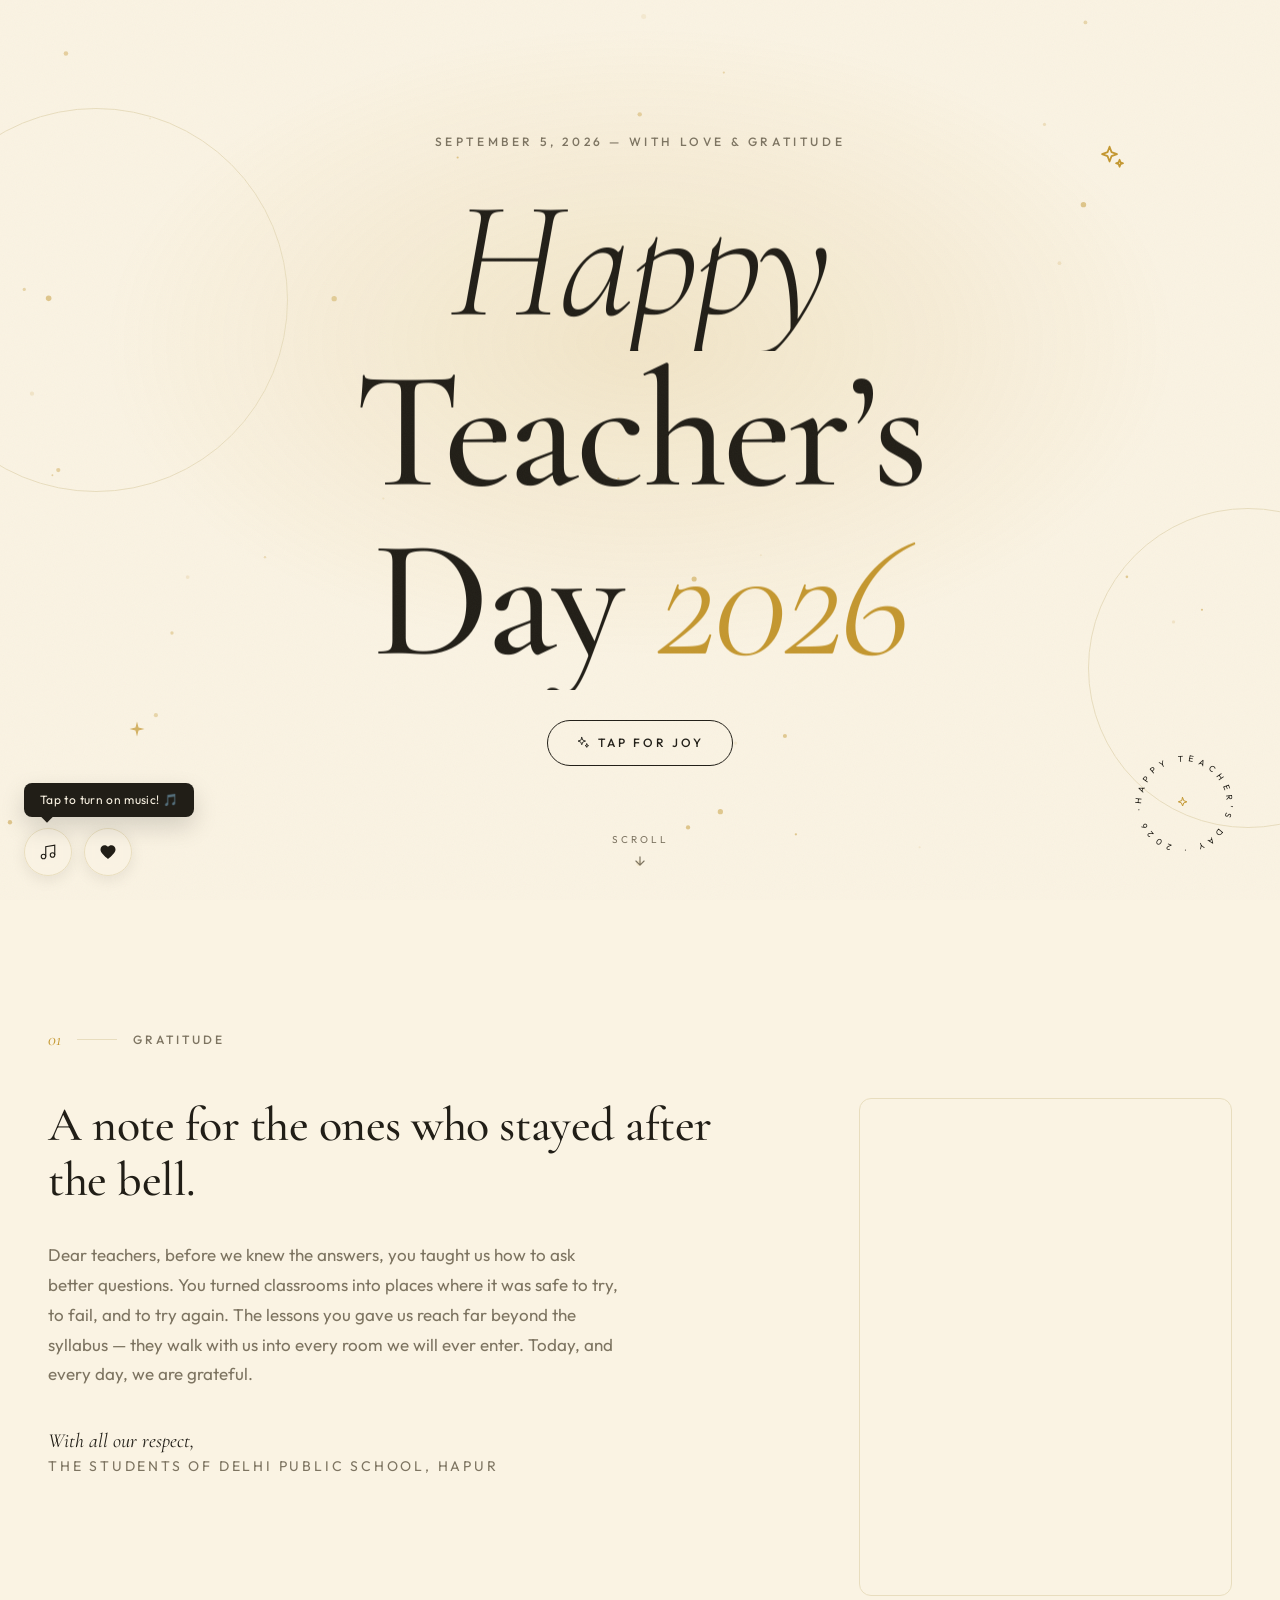
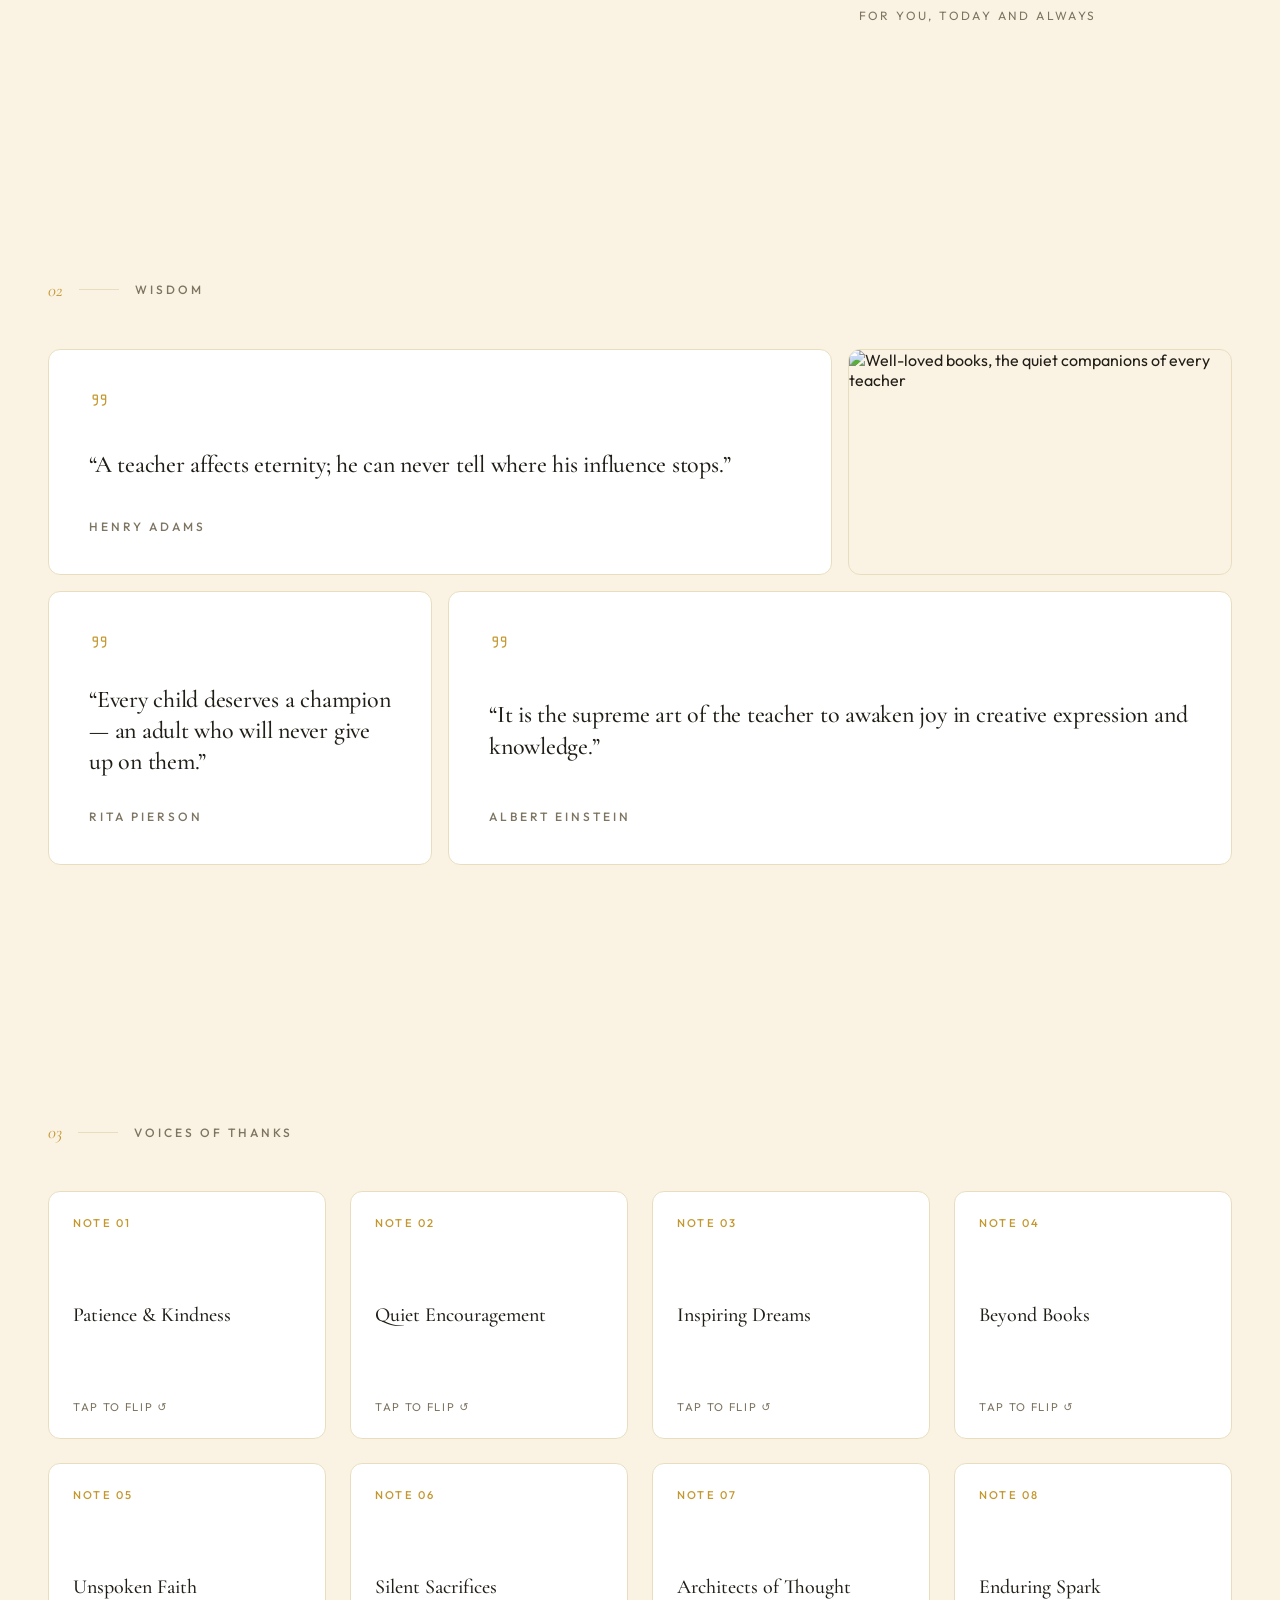
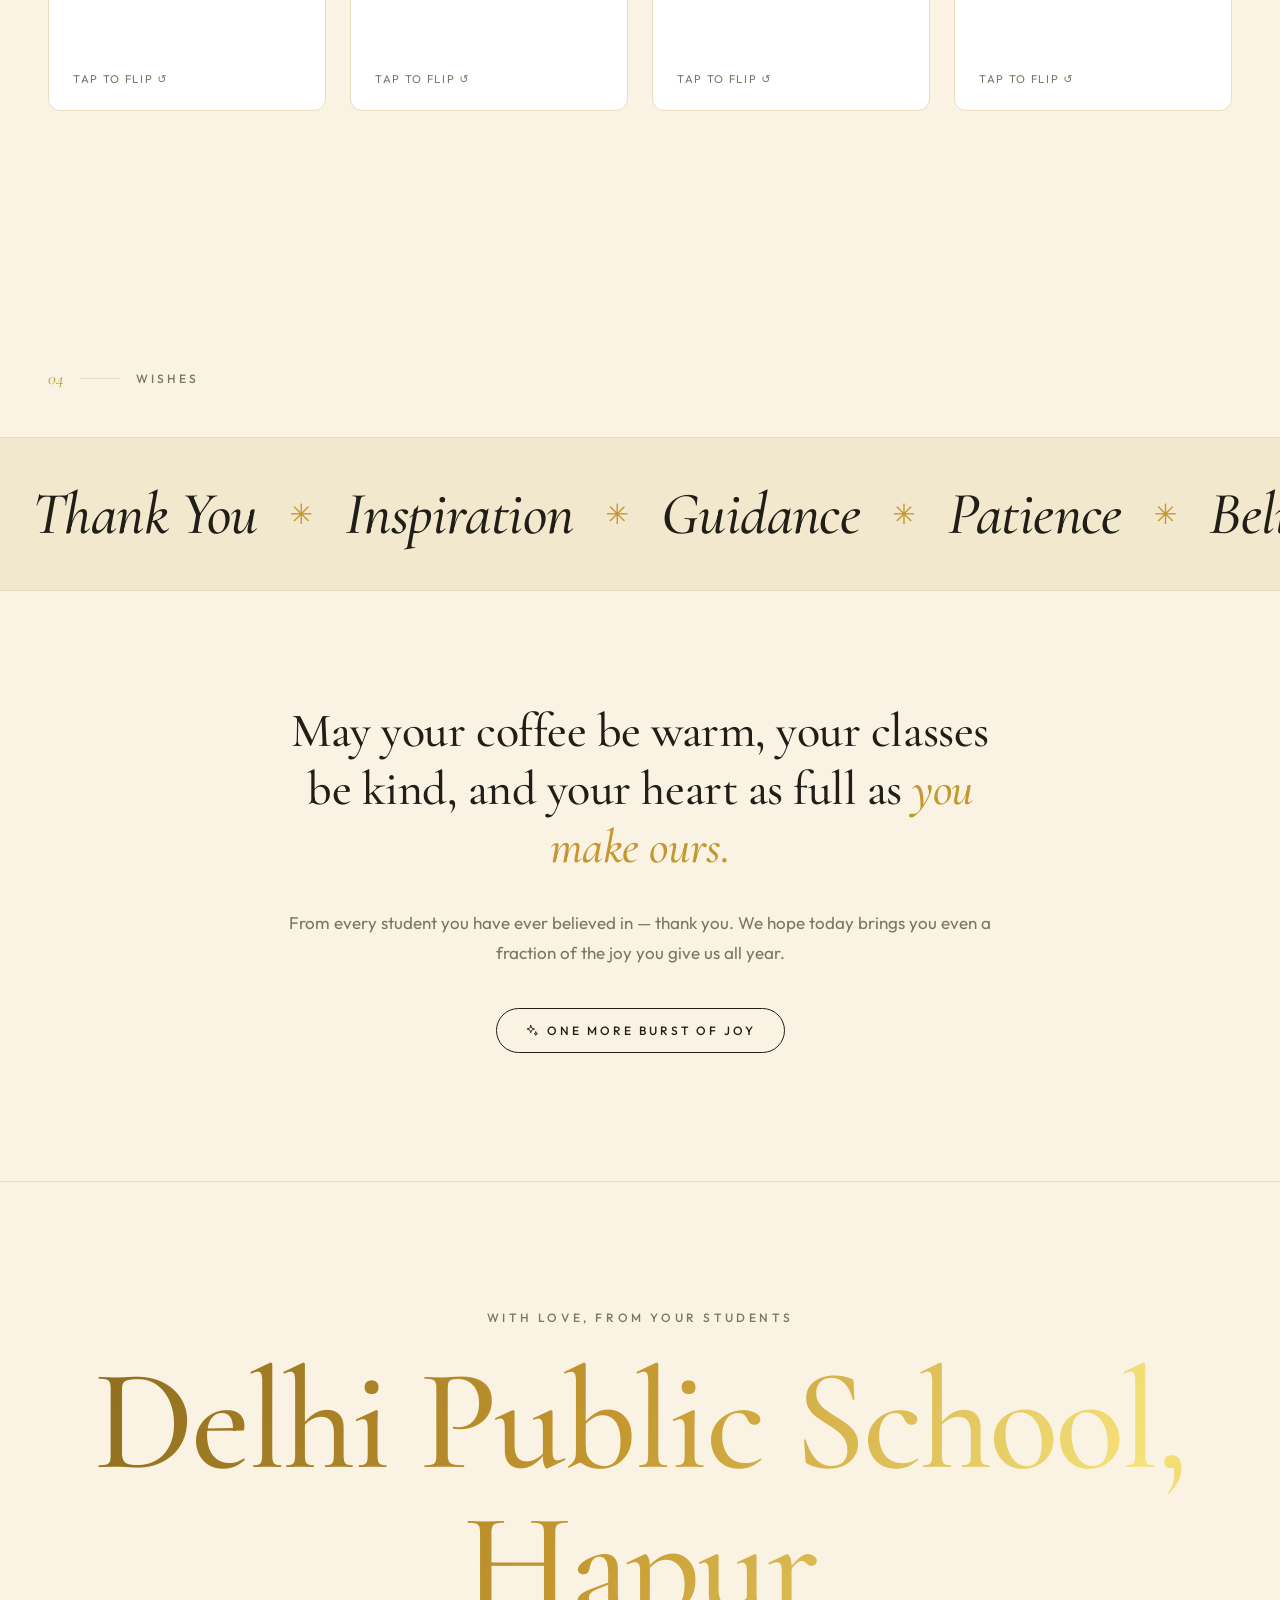
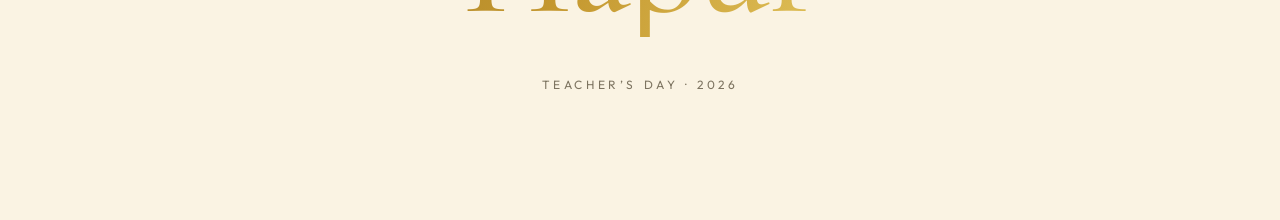
==== commit 5708e82f: "Update index.html" ====
--- a/index.html
+++ b/index.html
@@ -526,7 +526,7 @@
 
 /* Floating control bar with Music + Heart Burst */
 document.body.insertAdjacentHTML("beforeend",
-  '<div id="musicPop" class="music-pop">Playing: Ambient Relax by VelarioMusic 🎵</div>' +
+  '<div id="musicPop" class="music-pop">Tap to turn on music! 🎵</div>' +
   '<div class="control-bar">' +
     '<button id="musicToggle" class="music-btn" aria-label="Play music">' +
       '<svg id="iconPlay" viewBox="0 0 24 24" fill="none" stroke="currentColor" stroke-width="1.5"><path d="M9 18V5l12-2v13"/><circle cx="6" cy="18" r="3"/><circle cx="18" cy="16" r="3"/></svg>' +
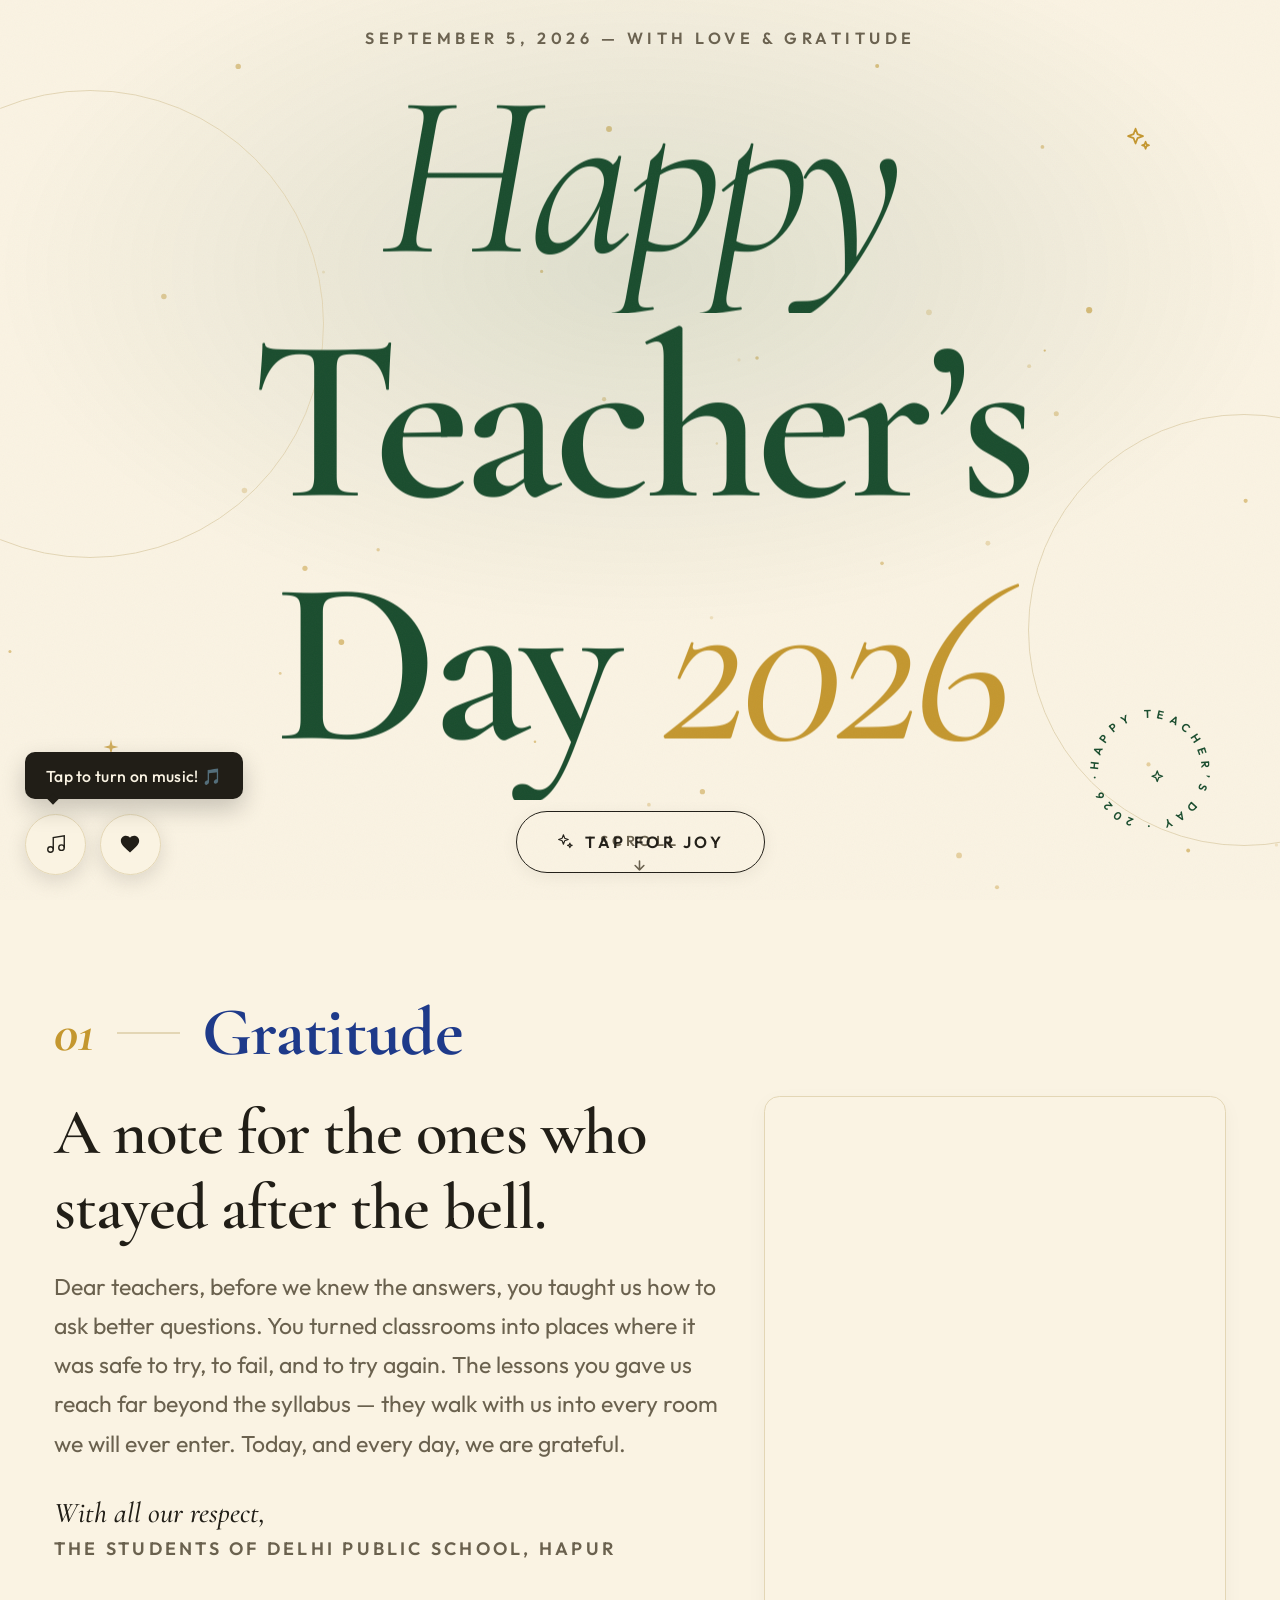
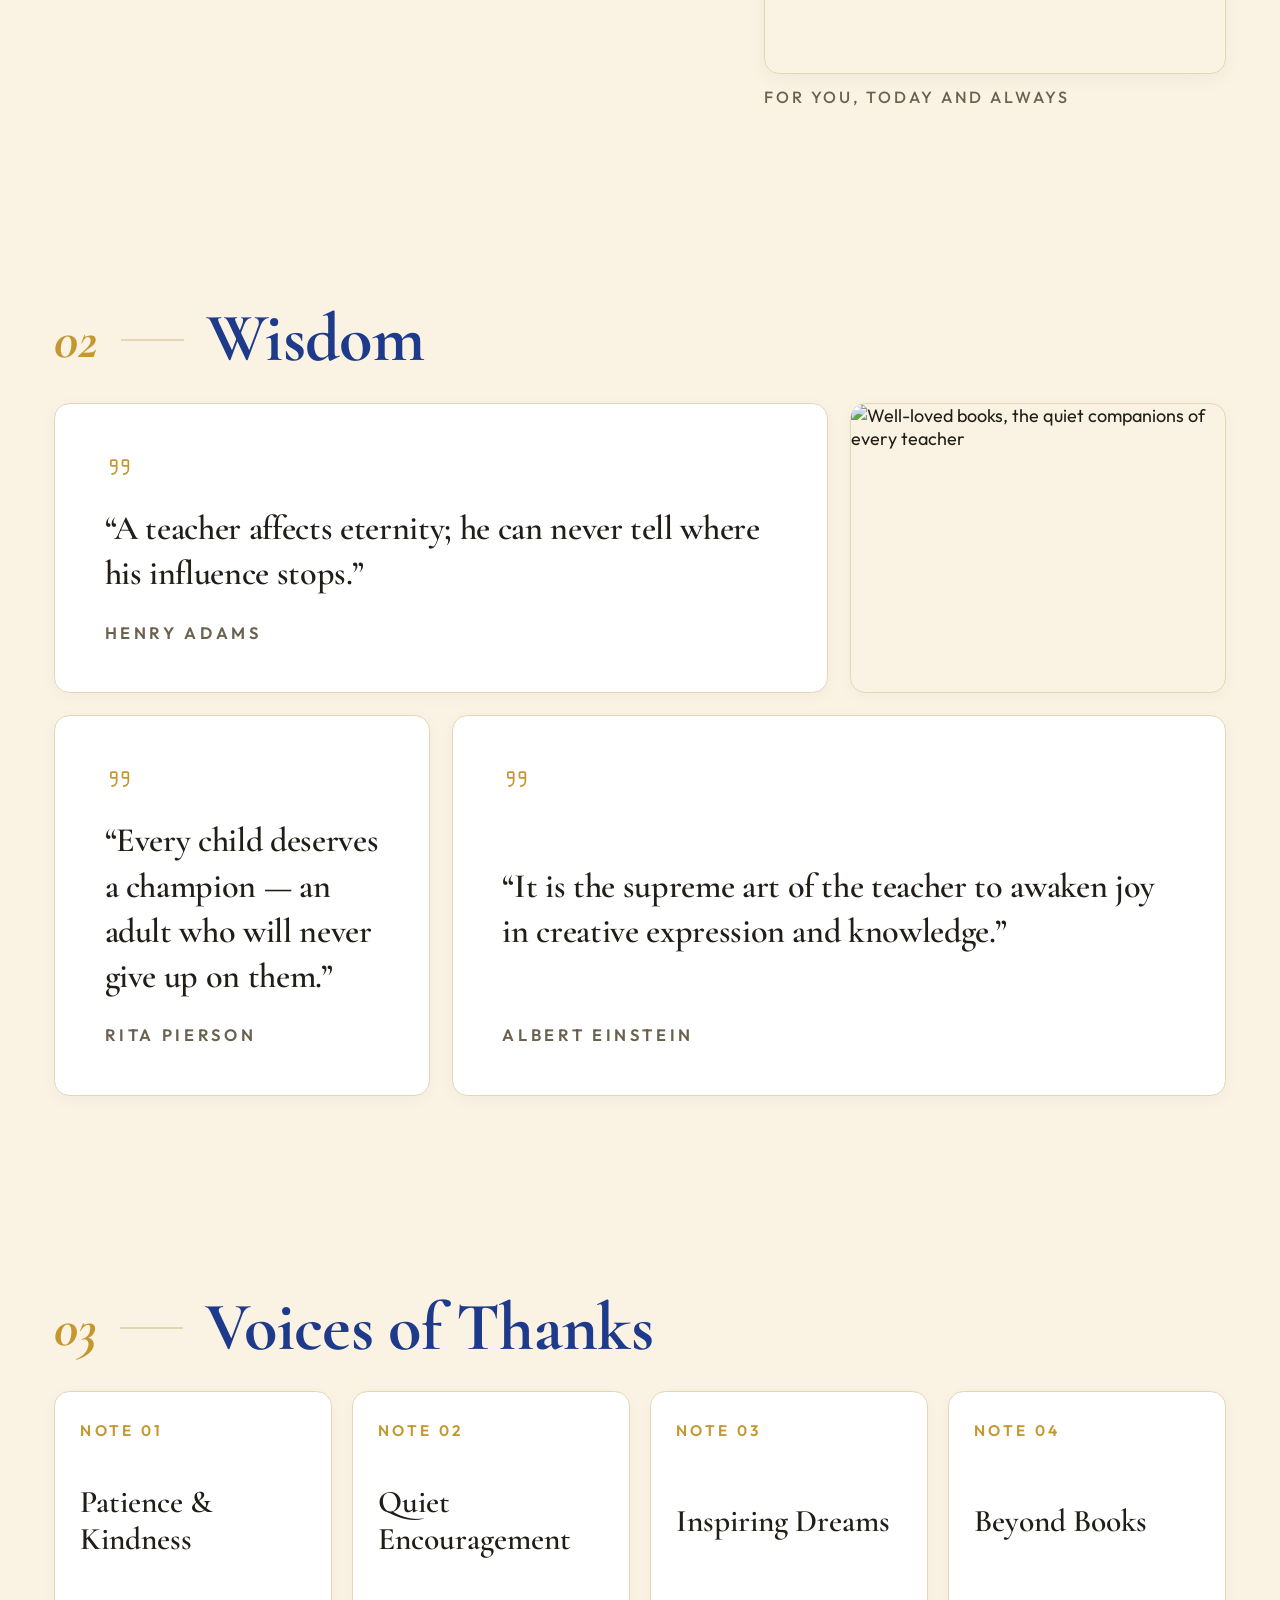
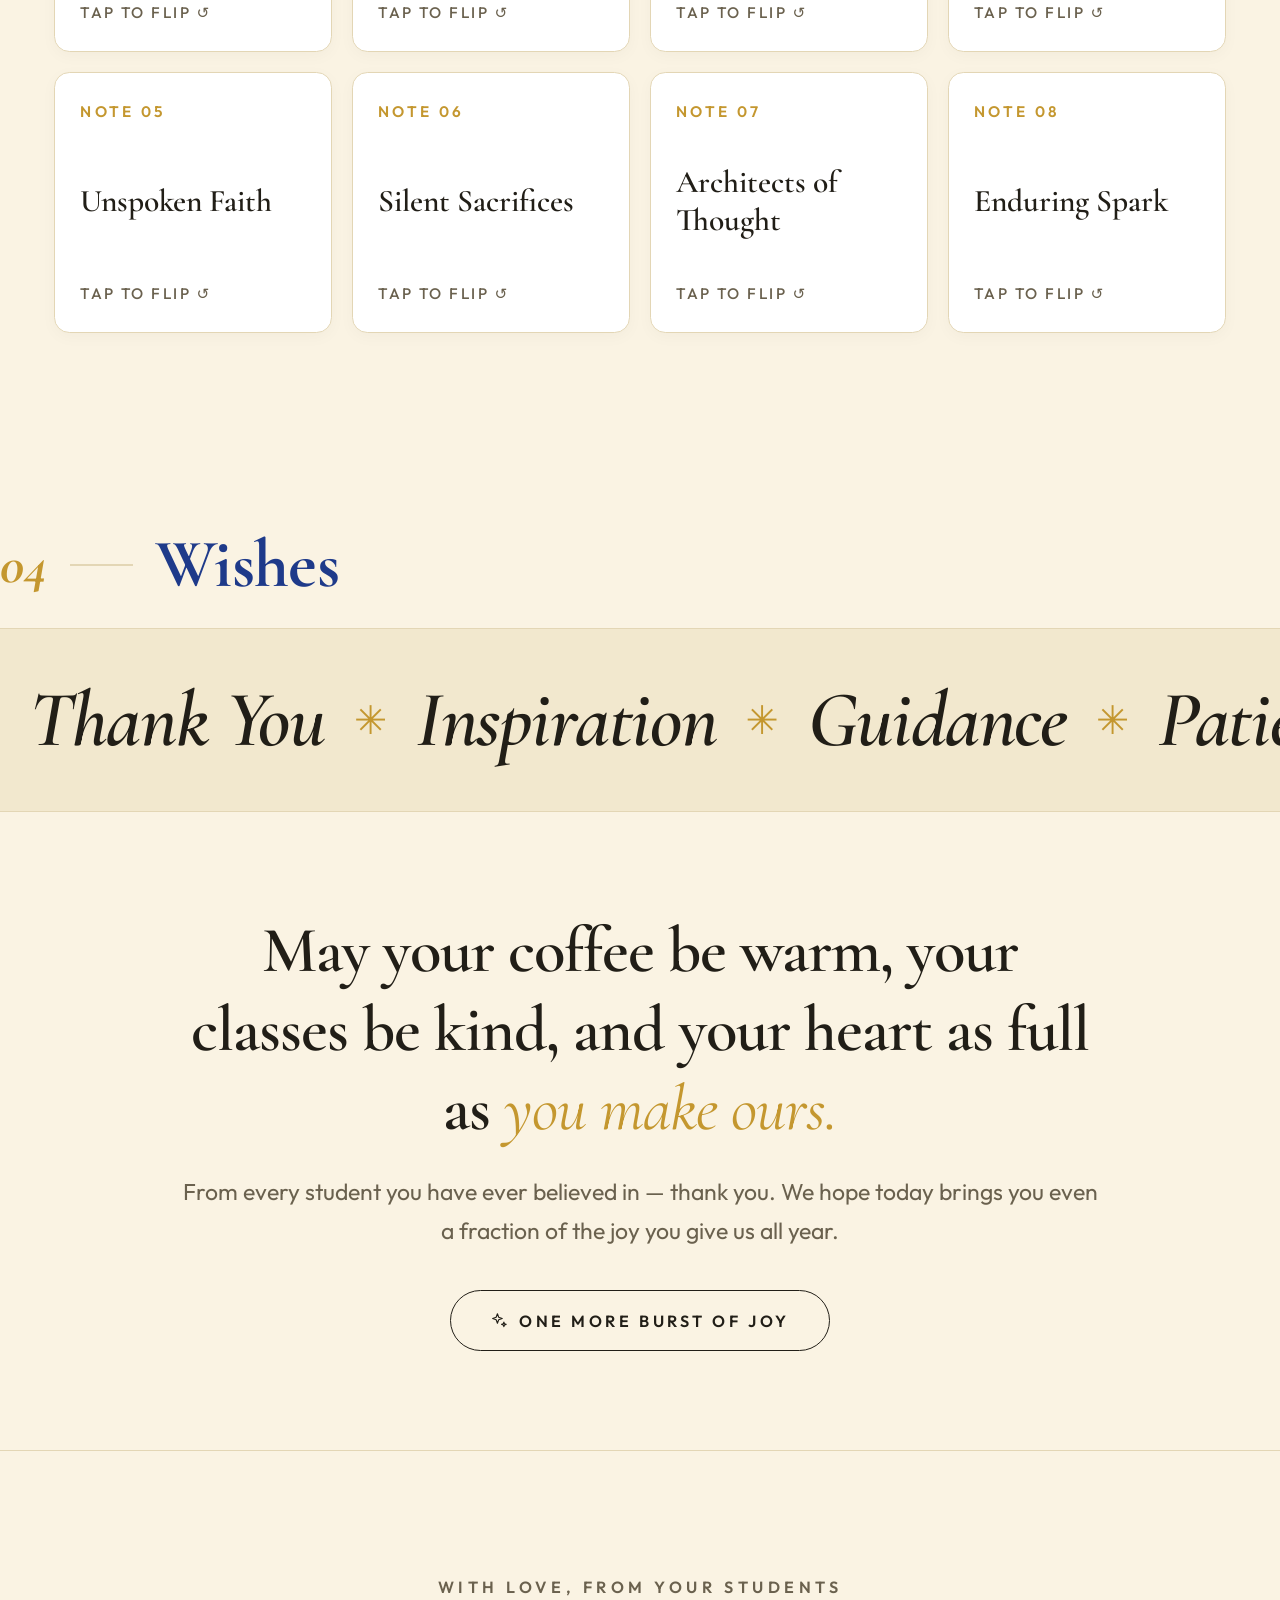
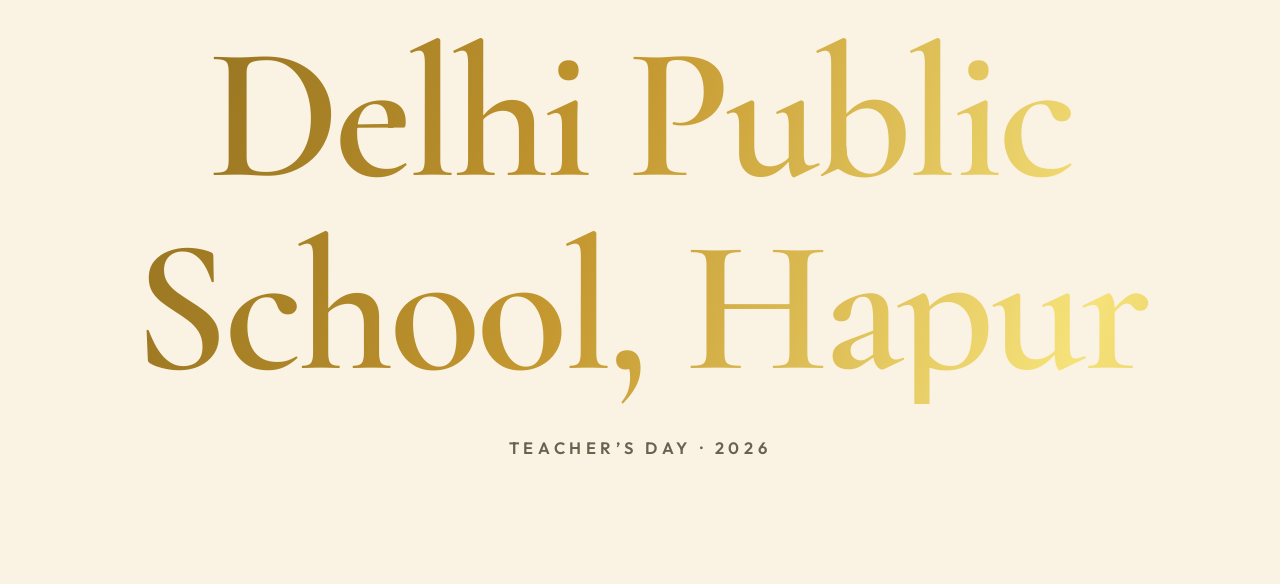
==== commit 67b7372c: "Update index.html" ====
--- a/index.html
+++ b/index.html
@@ -8,14 +8,16 @@
 <title>Happy Teacher's Day 2026 — With Love &amp; Gratitude</title>
 <link rel="preconnect" href="https://fonts.googleapis.com" />
 <link rel="preconnect" href="https://fonts.gstatic.com" crossorigin />
-<link href="https://fonts.googleapis.com/css2?family=Cormorant+Garamond:ital,wght@0,300;0,400;0,500;0,600;1,300;1,400;1,500&family=Outfit:wght@300;400;500;600&display=swap" rel="stylesheet" />
+<link href="https://fonts.googleapis.com/css2?family=Cormorant+Garamond:ital,wght@0,400;0,500;0,600;0,700;1,400;1,500;1,600&family=Outfit:wght@400;500;600;700&display=swap" rel="stylesheet" />
 <style>
 :root{
   --ivory:#FAF3E3; --paper:#FFFFFF; --ink:#211E17; --coral:#C4972F;
-  --sand:#F2E8CE; --stone:#7D7461; --line:#E8DDBE;
+  --sand:#F2E8CE; --stone:#6A614E; --line:#E3D6B5;
+  --forest:#1A4D2E; --royal-blue:#1E3A8A;
   --ease:cubic-bezier(.16,1,.3,1);
   --serif:"Cormorant Garamond",Georgia,serif;
   --sans:"Outfit",ui-sans-serif,system-ui,sans-serif;
+  font-size: 18px;
 }
 *{margin:0;padding:0;box-sizing:border-box}
 html{scroll-behavior:auto}
@@ -28,132 +30,234 @@
 #bgCanvas{position:fixed;inset:0;z-index:2;pointer-events:none}
 
 /* ---------- shared ---------- */
-.overline{font-size:.75rem;font-weight:500;letter-spacing:.3em;text-transform:uppercase;color:var(--stone)}
-.btn{display:inline-flex;align-items:center;gap:.5rem;border:1px solid var(--ink);border-radius:999px;
-  background:transparent;color:var(--ink);padding:.9rem 1.75rem;font-family:var(--sans);font-size:.75rem;
-  font-weight:500;letter-spacing:.25em;text-transform:uppercase;cursor:pointer;
+.overline{font-size:.9rem;font-weight:600;letter-spacing:.28em;text-transform:uppercase;color:var(--stone)}
+.btn{display:inline-flex;align-items:center;gap:.6rem;border:1.5px solid var(--ink);border-radius:999px;
+  background:transparent;color:var(--ink);padding:1.1rem 2.2rem;font-family:var(--sans);font-size:.9rem;
+  font-weight:600;letter-spacing:.22em;text-transform:uppercase;cursor:pointer;
   transition:background-color .3s,border-color .3s,color .3s,transform .2s}
-.btn:hover{background:var(--coral);border-color:var(--coral);color:var(--ivory);transform:scale(1.05)}
+.btn:hover{background:var(--coral);border-color:var(--coral);color:var(--ivory);transform:scale(1.04)}
 .btn:active{transform:scale(.96)}
-.btn svg{width:14px;height:14px}
-.fade{opacity:0;transform:translateY(40px);transition:opacity .9s var(--ease),transform .9s var(--ease);transition-delay:var(--d,0s)}
+.btn svg{width:18px;height:18px}
+.fade{opacity:0;transform:translateY(25px);transition:opacity .9s var(--ease),transform .9s var(--ease);transition-delay:var(--d,0s)}
 .fade.in{opacity:1;transform:none}
-.chapter{display:flex;align-items:center;gap:1rem}
-.chapter .num{font-family:var(--serif);font-style:italic;font-size:1.125rem;color:var(--coral)}
-.chapter .rule{height:1px;width:2.5rem;background:var(--line)}
-.chapter .label{font-size:.75rem;font-weight:500;letter-spacing:.25em;text-transform:uppercase;color:var(--stone)}
-.section{padding:6rem 1.5rem;max-width:80rem;margin:0 auto;position:relative;z-index:10}
-@media(min-width:768px){.section{padding:8rem 3rem}}
+
+/* Section Header Typography */
+.chapter{display:flex;align-items:center;gap:1.25rem;margin-bottom:1.6rem}
+.chapter .num{font-family:var(--serif);font-style:italic;font-size:clamp(2.2rem,6vw,3rem);font-weight:700;color:var(--coral);line-height:1}
+.chapter .rule{height:2px;width:3.5rem;background:var(--line);flex-shrink:0}
+.chapter .label{font-family:var(--serif);font-size:clamp(2.4rem,8.5vw,3.8rem);font-weight:700;letter-spacing:-.01em;text-transform:none;color:var(--royal-blue);line-height:1}
+
+.section{padding:3.5rem 1.25rem;max-width:84rem;margin:0 auto;position:relative;z-index:10}
+@media(min-width:768px){.section{padding:5.5rem 3rem}}
 
 /* ---------- hero ---------- */
-.hero{position:relative;min-height:100svh;display:flex;flex-direction:column;align-items:center;justify-content:center;overflow:hidden;padding:0 1.5rem;background:radial-gradient(ellipse 60% 50% at 50% 38%, rgba(196,151,47,.15), transparent 70%);z-index:10}
-.hero-inner{position:relative;z-index:1;display:flex;flex-direction:column;align-items:center;text-align:center;will-change:transform,opacity}
-.hero .overline{margin-bottom:2rem}
-.headline{font-family:var(--serif);font-weight:500;font-size:clamp(3.6rem,15vw,10.5rem);line-height:.95;letter-spacing:-.02em}
-.headline .mask{display:block;overflow:hidden;padding:.06em 0;margin:-.06em 0}
+.hero{
+  position:relative;
+  min-height:100svh;
+  display:flex;
+  flex-direction:column;
+  align-items:center;
+  justify-content:flex-start;
+  padding-top:3.25rem;
+  padding-bottom:2.5rem;
+  padding-left:1.25rem;
+  padding-right:1.25rem;
+  overflow:hidden;
+  background:radial-gradient(ellipse 70% 55% at 50% 30%, rgba(26,77,46,.12), transparent 72%);
+  z-index:10;
+}
+@media(min-width:768px){
+  .hero{
+    justify-content:center;
+    padding-top:0;
+    padding-bottom:0;
+  }
+}
+.hero-inner{
+  position:relative;
+  z-index:1;
+  display:flex;
+  flex-direction:column;
+  align-items:center;
+  text-align:center;
+  width:100%;
+  margin-top:0;
+  will-change:transform,opacity;
+}
+.hero .overline{margin-bottom:1.1rem;line-height:1.4}
+.headline{
+  font-family:var(--serif);
+  font-weight:600;
+  font-size:clamp(5.2rem,22vw,13rem);
+  line-height:.92;
+  letter-spacing:-.03em;
+  color:var(--forest);
+}
+.headline .mask{display:block;overflow:hidden;padding:.12em 0;margin:-.12em 0}
 .headline .line{display:block;transform:translateY(115%);will-change:transform}
-.headline em{font-weight:300;font-style:italic}
-.coral-it{font-weight:300;font-style:italic;color:var(--coral)}
-#joyBtn{margin-top:2.5rem}
+.headline em{font-weight:400;font-style:italic}
+
+/* Original Warm Accent for 2026 */
+.coral-it{font-weight:400;font-style:italic;color:var(--coral)}
+
+#joyBtn{margin-top:2.2rem;box-shadow:0 4px 18px rgba(0,0,0,.06)}
 .ring{position:absolute;border:1px solid var(--line);border-radius:50%;pointer-events:none}
-.ring-1{width:18rem;height:18rem;left:-6rem;top:12%}
-.ring-2{width:20rem;height:20rem;right:-8rem;bottom:8%}
-@media(min-width:768px){.ring-1{width:24rem;height:24rem}}
+.ring-1{width:22rem;height:22rem;left:-8rem;top:10%}
+.ring-2{width:24rem;height:24rem;right:-10rem;bottom:6%}
+@media(min-width:768px){.ring-1{width:26rem;height:26rem}}
 .spark{position:absolute;color:var(--coral);pointer-events:none}
 .spark svg{display:block}
-.spark-1{right:12%;top:16%}
-.spark-2{left:10%;bottom:18%;opacity:.7}
-.badge{position:absolute;bottom:2.5rem;right:2.5rem;width:7rem;height:7rem;display:none;pointer-events:none}
+.spark-1{right:10%;top:14%}
+.spark-2{left:8%;bottom:16%;opacity:.75}
+.badge{position:absolute;bottom:2.5rem;right:2.5rem;width:8.5rem;height:8.5rem;display:none;pointer-events:none}
 @media(min-width:768px){.badge{display:block}}
 .badge .spin{width:100%;height:100%;animation:spin 20s linear infinite}
-.badge svg.center{position:absolute;inset:0;margin:auto;width:16px;height:16px;color:var(--coral)}
+.badge svg.center{position:absolute;inset:0;margin:auto;width:20px;height:20px;color:var(--forest)}
 @keyframes spin{to{transform:rotate(360deg)}}
-.scroll-hint{position:absolute;bottom:2rem;display:flex;flex-direction:column;align-items:center;gap:.5rem;color:var(--stone);
-  font-size:.625rem;letter-spacing:.3em;text-transform:uppercase;animation:bob 2s ease-in-out infinite}
-@keyframes bob{0%,100%{transform:translateY(0)}50%{transform:translateY(8px)}}
+.scroll-hint{
+  position:relative;
+  margin-top:auto;
+  padding-top:2rem;
+  display:flex;
+  flex-direction:column;
+  align-items:center;
+  gap:.45rem;
+  color:var(--stone);
+  font-size:.8rem;
+  font-weight:600;
+  letter-spacing:.28em;
+  text-transform:uppercase;
+  animation:bob 2s ease-in-out infinite;
+}
+@media(min-width:768px){
+  .scroll-hint{
+    position:absolute;
+    bottom:1.5rem;
+    margin-top:0;
+    padding-top:0;
+  }
+}
+@keyframes bob{0%,100%{transform:translateY(0)}50%{transform:translateY(7px)}}
 .reveal-fade{opacity:0;animation:fadeUp .9s var(--ease) forwards;animation-delay:var(--d,0s)}
 @keyframes fadeUp{from{opacity:0;transform:translateY(20px)}to{opacity:1;transform:none}}
 
 /* ---------- gratitude ---------- */
-.grid-12{display:grid;grid-template-columns:1fr;gap:3rem;margin-top:3rem}
-@media(min-width:768px){.grid-12{grid-template-columns:repeat(12,1fr);gap:2rem}
-  .col-text{grid-column:span 7}.col-img{grid-column:9/span 4}}
-.col-text h2{font-family:var(--serif);font-weight:500;font-size:clamp(1.9rem,4.5vw,3rem);line-height:1.15;letter-spacing:-.01em}
-.col-text .body{margin-top:2rem;max-width:36rem;font-size:1.0625rem;line-height:1.75;color:var(--stone)}
-.col-text .sign{margin-top:2.5rem;font-family:var(--serif);font-style:italic;font-size:1.25rem}
-.sign-sub{display:block;margin-top:.25rem;font-family:var(--sans);font-style:normal;font-size:.875rem;letter-spacing:.2em;text-transform:uppercase;color:var(--stone)}
-.img-frame{aspect-ratio:3/4;overflow:hidden;border:1px solid var(--line);border-radius:.75rem}
-.img-frame img{width:100%;height:100%;object-fit:cover;transform:scale(1.18);will-change:transform}
-.caption{margin-top:.75rem;font-size:.75rem;letter-spacing:.2em;text-transform:uppercase;color:var(--stone)}
+.grid-12{display:grid;grid-template-columns:1fr;gap:1.75rem;margin-top:0.5rem}
+@media(min-width:768px){.grid-12{grid-template-columns:repeat(12,1fr);gap:2.5rem}
+  .col-text{grid-column:span 7}.col-img{grid-column:8/span 5}}
+.col-text h2{font-family:var(--serif);font-weight:600;font-size:clamp(2.4rem,8vw,3.6rem);line-height:1.15;letter-spacing:-.015em}
+.col-text .body{margin-top:1.2rem;font-size:1.28rem;line-height:1.7;font-weight:400;color:var(--stone)}
+.col-text .sign{margin-top:1.8rem;font-family:var(--serif);font-style:italic;font-size:1.6rem;font-weight:500}
+.sign-sub{display:block;margin-top:.4rem;font-family:var(--sans);font-style:normal;font-size:1rem;font-weight:600;letter-spacing:.18em;text-transform:uppercase;color:var(--stone)}
+.img-frame{aspect-ratio:16/11;overflow:hidden;border:1px solid var(--line);border-radius:.85rem;box-shadow:0 6px 20px rgba(0,0,0,.04)}
+@media(min-width:768px){.img-frame{aspect-ratio:4/5}}
+.img-frame img{width:100%;height:100%;object-fit:cover;transform:scale(1.12);will-change:transform}
+.caption{margin-top:.75rem;font-size:.9rem;font-weight:500;letter-spacing:.18em;text-transform:uppercase;color:var(--stone)}
 
 /* ---------- wisdom ---------- */
-.bento{display:grid;grid-template-columns:1fr;gap:1rem;margin-top:3rem}
+.bento{display:grid;grid-template-columns:1fr;gap:1.2rem;margin-top:0.5rem}
 @media(min-width:768px){.bento{grid-template-columns:repeat(3,1fr)}.span2{grid-column:span 2}}
-.card{background:var(--paper);border:1px solid var(--line);border-radius:.75rem;padding:2rem;display:flex;flex-direction:column;justify-content:space-between;gap:2rem}
-@media(min-width:768px){.card{padding:2.5rem}}
-.card svg{width:20px;height:20px;color:var(--coral)}
-.card q{font-family:var(--serif);font-weight:500;font-size:1.375rem;line-height:1.3;letter-spacing:-.01em;quotes:"\201C" "\201D"}
-@media(min-width:640px){.card q{font-size:1.5rem}}
-.card cite{font-style:normal;font-size:.75rem;font-weight:500;letter-spacing:.25em;text-transform:uppercase;color:var(--stone)}
-.img-tile{overflow:hidden;border:1px solid var(--line);border-radius:.75rem}
-.img-tile img{width:100%;height:100%;min-height:14rem;object-fit:cover;transition:transform .7s var(--ease)}
+.card{background:var(--paper);border:1px solid var(--line);border-radius:.85rem;padding:2rem 1.6rem;display:flex;flex-direction:column;justify-content:space-between;gap:1.4rem;box-shadow:0 4px 18px rgba(0,0,0,.03)}
+@media(min-width:768px){.card{padding:2.75rem}}
+.card svg{width:28px;height:28px;color:var(--coral)}
+.card q{font-family:var(--serif);font-weight:600;font-size:clamp(1.65rem,6vw,1.9rem);line-height:1.32;letter-spacing:-.01em;quotes:"\201C" "\201D"}
+.card cite{font-style:normal;font-size:.92rem;font-weight:600;letter-spacing:.22em;text-transform:uppercase;color:var(--stone)}
+.img-tile{overflow:hidden;border:1px solid var(--line);border-radius:.85rem;box-shadow:0 4px 18px rgba(0,0,0,.03)}
+.img-tile img{width:100%;height:100%;min-height:16rem;object-fit:cover;transition:transform .7s var(--ease)}
 .img-tile:hover img{transform:scale(1.05)}
 
 /* ---------- Interactive Flip Cards ---------- */
-.flip-grid{display:grid;grid-template-columns:1fr;gap:1.5rem;margin-top:3rem}
+.flip-grid{display:grid;grid-template-columns:1fr;gap:1.1rem;margin-top:0.5rem}
 @media(min-width:640px){.flip-grid{grid-template-columns:repeat(2,1fr)}}
 @media(min-width:1024px){.flip-grid{grid-template-columns:repeat(4,1fr)}}
-.flip-card{perspective:1000px;height:15.5rem;cursor:pointer}
-.flip-inner{position:relative;width:100%;height:100%;transition:transform .8s var(--ease);transform-style:preserve-3d;border-radius:.75rem}
+.flip-card{perspective:1000px;min-height:14.5rem;height:auto;cursor:pointer}
+.flip-inner{position:relative;width:100%;min-height:14.5rem;transition:transform .8s var(--ease);transform-style:preserve-3d;border-radius:.85rem}
 .flip-card.flipped .flip-inner{transform:rotateY(180deg)}
-.flip-front, .flip-back{position:absolute;inset:0;backface-visibility:hidden;border-radius:.75rem;padding:1.5rem;display:flex;flex-direction:column;justify-content:space-between;border:1px solid var(--line)}
+.flip-front, .flip-back{position:absolute;inset:0;backface-visibility:hidden;border-radius:.85rem;padding:1.6rem 1.4rem;display:flex;flex-direction:column;justify-content:space-between;border:1px solid var(--line);box-shadow:0 4px 16px rgba(0,0,0,.03)}
 .flip-front{background:var(--paper)}
-.flip-front .tag{font-size:.7rem;letter-spacing:.2em;text-transform:uppercase;color:var(--coral);font-weight:500}
-.flip-front h3{font-family:var(--serif);font-size:1.25rem;font-weight:500;line-height:1.2}
-.flip-front .hint{font-size:.7rem;color:var(--stone);letter-spacing:.15em;text-transform:uppercase}
+.flip-front .tag{font-size:.85rem;letter-spacing:.22em;text-transform:uppercase;color:var(--coral);font-weight:600}
+.flip-front h3{font-family:var(--serif);font-size:1.75rem;font-weight:600;line-height:1.2}
+.flip-front .hint{font-size:.85rem;color:var(--stone);letter-spacing:.16em;text-transform:uppercase;font-weight:500}
 .flip-back{background:var(--sand);transform:rotateY(180deg);color:var(--ink)}
-.flip-back p{font-family:var(--serif);font-style:italic;font-size:1.02rem;line-height:1.45}
-.flip-back .author{font-size:.68rem;letter-spacing:.18em;text-transform:uppercase;color:var(--stone);font-style:normal;margin-top:.5rem}
+.flip-back p{font-family:var(--serif);font-style:italic;font-size:1.35rem;line-height:1.45;font-weight:500}
+.flip-back .author{font-size:.85rem;letter-spacing:.18em;text-transform:uppercase;color:var(--stone);font-style:normal;font-weight:600;margin-top:.4rem}
 
 /* ---------- wishes ---------- */
 .flush{max-width:none;padding-left:0;padding-right:0}
-.flush .chapter{margin:0 1.5rem}
-@media(min-width:768px){.flush .chapter{margin:0 auto;max-width:calc(80rem - 6rem)}}
-.marquee{margin-top:3rem;border-top:1px solid var(--line);border-bottom:1px solid var(--line);background:var(--sand);padding:2rem 0;overflow:hidden}
-@media(min-width:768px){.marquee{padding:2.5rem 0}}
+.flush .chapter{margin:0 1.25rem 1.2rem}
+@media(min-width:768px){.flush .chapter{margin:0 auto 1.6rem;max-width:calc(84rem - 6rem)}}
+.marquee{border-top:1.5px solid var(--line);border-bottom:1.5px solid var(--line);background:var(--sand);padding:1.8rem 0;overflow:hidden}
+@media(min-width:768px){.marquee{padding:2.4rem 0}}
 .marquee-track{display:flex;width:max-content;animation:marquee 39s linear infinite}
 .marquee:hover .marquee-track{animation-play-state:paused}
 .marquee-group{display:flex;align-items:center}
-.marquee-group span.word{margin:0 2rem;font-family:var(--serif);font-style:italic;font-weight:500;font-size:clamp(2.25rem,5vw,3.75rem);letter-spacing:-.01em;white-space:nowrap}
-.marquee-group .star{color:var(--coral);font-size:1.75rem;line-height:1}
+.marquee-group span.word{margin:0 1.6rem;font-family:var(--serif);font-style:italic;font-weight:600;font-size:clamp(2.8rem,8vw,4.4rem);letter-spacing:-.015em;white-space:nowrap}
+.marquee-group .star{color:var(--coral);font-size:2.2rem;line-height:1}
 @keyframes marquee{to{transform:translateX(-50%)}}
-.closing{max-width:48rem;margin:0 auto;padding:5rem 1.5rem 0;text-align:center}
-@media(min-width:768px){.closing{padding-top:7rem}}
-.closing h2{font-family:var(--serif);font-weight:500;font-size:clamp(1.9rem,4.5vw,3rem);line-height:1.2;letter-spacing:-.01em}
-.closing h2 em{font-style:italic;color:var(--coral)}
-.closing p{margin-top:2rem;font-size:1.0625rem;line-height:1.75;color:var(--stone)}
-.closing .btn{margin-top:2.5rem}
+.closing{max-width:54rem;margin:0 auto;padding:3.2rem 1.25rem 0;text-align:center}
+@media(min-width:768px){.closing{padding-top:5.5rem}}
+.closing h2{font-family:var(--serif);font-weight:600;font-size:clamp(2.3rem,8vw,3.6rem);line-height:1.22;letter-spacing:-.015em}
+
+/* Original Warm Accent for 'you make ours' */
+.closing h2 em{
+  font-style:italic;
+  font-weight:400;
+  color:var(--coral);
+}
+
+.closing p{margin-top:1.3rem;font-size:1.28rem;line-height:1.7;font-weight:400;color:var(--stone)}
+.closing .btn{margin-top:2.2rem}
 
 /* ---------- footer ---------- */
-footer{border-top:1px solid var(--line);text-align:center;padding:6rem 1.5rem;position:relative;z-index:10}
-@media(min-width:768px){footer{padding:8rem 3rem}}
-.school{margin-top:1.5rem;font-family:var(--serif);font-weight:500;font-size:clamp(3rem,13vw,9rem);line-height:1;letter-spacing:-.02em;
+footer{border-top:1.5px solid var(--line);text-align:center;padding:4.5rem 1.25rem 6.5rem;position:relative;z-index:10}
+@media(min-width:768px){footer{padding:7rem 3rem}}
+.school{margin-top:1.2rem;font-family:var(--serif);font-weight:600;font-size:clamp(3.5rem,16.5vw,10.5rem);line-height:1.02;letter-spacing:-.025em;
   background:linear-gradient(110deg,#8a6a1d 0%,#c4972f 22%,#f6e27a 42%,#c4972f 62%,#8a6a1d 82%,#e9c767 100%);
   background-size:220% auto;-webkit-background-clip:text;background-clip:text;color:transparent;
   animation:foil-shine 6s linear infinite}
 
-/* Left-to-right gold shine animation */
 @keyframes foil-shine{0%{background-position:220% center}100%{background-position:-220% center}}
 
-.foot-note{margin-top:2.5rem;font-size:.75rem;letter-spacing:.3em;text-transform:uppercase;color:var(--stone)}
+.foot-note{margin-top:1.8rem;font-size:.92rem;letter-spacing:.28em;font-weight:600;text-transform:uppercase;color:var(--stone)}
 
 /* Floating Control Bar */
-.control-bar{position:fixed;bottom:1.5rem;left:1.5rem;z-index:70;display:flex;align-items:center;gap:.75rem}
-.music-btn, .heart-btn{width:3rem;height:3rem;border-radius:50%;border:1px solid var(--line);background:rgba(250,243,227,.85);backdrop-filter:blur(8px);-webkit-backdrop-filter:blur(8px);color:var(--ink);display:flex;align-items:center;justify-content:center;cursor:pointer;transition:border-color .3s,color .3s,transform .2s;box-shadow:0 4px 15px rgba(0,0,0,.08)}
-.music-btn:hover, .heart-btn:hover{border-color:var(--coral);color:var(--coral);transform:scale(1.08)}
-.music-btn svg, .heart-btn svg{width:18px;height:18px}
-
-.eq-bars{display:none;align-items:flex-end;gap:2px;height:14px}
+.control-bar{
+  position:fixed;
+  bottom:1.4rem;
+  left:1.4rem;
+  z-index:70;
+  display:inline-flex;
+  align-items:center;
+  gap:.75rem;
+}
+.music-btn, .heart-btn{
+  width:3.4rem;
+  height:3.4rem;
+  flex:0 0 3.4rem;
+  border-radius:50%;
+  border:1px solid var(--line);
+  background:rgba(250,243,227,.9);
+  backdrop-filter:blur(10px);
+  -webkit-backdrop-filter:blur(10px);
+  color:var(--ink);
+  display:inline-flex;
+  align-items:center;
+  justify-content:center;
+  cursor:pointer;
+  transition:border-color .3s,color .3s,transform .2s;
+  box-shadow:0 6px 20px rgba(0,0,0,.12);
+  overflow:visible;
+  padding:0;
+}
+.music-btn:hover, .heart-btn:hover{border-color:var(--coral);color:var(--coral);transform:scale(1.06)}
+.music-btn svg, .heart-btn svg{
+  width:22px;
+  height:22px;
+  display:block;
+  flex-shrink:0;
+}
+
+.eq-bars{display:none;align-items:flex-end;gap:2.5px;height:16px}
 .eq-bars.active{display:flex}
 .eq-bar{width:3px;background:var(--coral);border-radius:1px;animation:eqAnim .8s ease-in-out infinite alternate}
 .eq-bar:nth-child(1){height:60%;animation-delay:.1s}
@@ -162,8 +266,8 @@
 @keyframes eqAnim{0%{height:20%}100%{height:100%}}
 
 /* ---------- music pop-up hint ---------- */
-.music-pop{position:fixed;bottom:5.2rem;left:1.5rem;z-index:80;background:var(--ink);color:var(--ivory);padding:.6rem 1rem;border-radius:.5rem;font-size:.75rem;letter-spacing:.03em;box-shadow:0 10px 25px rgba(0,0,0,.15);pointer-events:none;opacity:1;transform:translateY(0);transition:opacity .6s var(--ease),transform .6s var(--ease);animation:popBounce 2s ease-in-out infinite}
-.music-pop::after{content:"";position:absolute;bottom:-4px;left:1.2rem;width:8px;height:8px;background:var(--ink);transform:rotate(45deg)}
+.music-pop{position:fixed;bottom:5.6rem;left:1.4rem;z-index:80;background:var(--ink);color:var(--ivory);padding:.75rem 1.15rem;border-radius:.55rem;font-size:.88rem;font-weight:500;letter-spacing:.02em;box-shadow:0 10px 25px rgba(0,0,0,.2);pointer-events:none;opacity:1;transform:translateY(0);transition:opacity .6s var(--ease),transform .6s var(--ease);animation:popBounce 2s ease-in-out infinite}
+.music-pop::after{content:"";position:absolute;bottom:-4px;left:1.3rem;width:8px;height:8px;background:var(--ink);transform:rotate(45deg)}
 .music-pop.hide{opacity:0;transform:translateY(10px)}
 @keyframes popBounce{0%,100%{transform:translateY(0)}50%{transform:translateY(-4px)}}
 </style>
@@ -198,9 +302,9 @@
 
   <div class="badge" aria-hidden="true">
     <div class="spin">
-      <svg viewBox="0 0 100 100" width="112" height="112" fill="#211E17">
+      <svg viewBox="0 0 100 100" width="136" height="136" fill="#1A4D2E">
         <defs><path id="badgeCircle" d="M50,50 m-38,0 a38,38 0 1,1 76,0 a38,38 0 1,1 -76,0"/></defs>
-        <text font-size="7.6" letter-spacing="2.4" font-family="Outfit,sans-serif" style="text-transform:uppercase">
+        <text font-size="8.4" font-weight="600" letter-spacing="2.2" font-family="Outfit,sans-serif" style="text-transform:uppercase">
           <textPath href="#badgeCircle" textLength="236">Happy Teacher&rsquo;s Day &middot; 2026 &middot;</textPath>
         </text>
       </svg>
@@ -210,7 +314,7 @@
 
   <div class="scroll-hint" aria-hidden="true">
     <span>Scroll</span>
-    <svg width="14" height="14" viewBox="0 0 24 24" fill="none" stroke="currentColor" stroke-width="2" stroke-linecap="round" stroke-linejoin="round"><path d="M12 5v14M5 12l7 7 7-7"/></svg>
+    <svg width="15" height="15" viewBox="0 0 24 24" fill="none" stroke="currentColor" stroke-width="2.5" stroke-linecap="round" stroke-linejoin="round"><path d="M12 5v14M5 12l7 7 7-7"/></svg>
   </div>
 </header>
 
@@ -226,7 +330,7 @@
     </div>
     <div class="col-img">
       <div class="img-frame fade" style="--d:.15s">
-        <img id="parallaxImg" src="https://images.unsplash.com/photo-1572454591674-2739f30d8c40?crop=entropy&cs=srgb&fm=jpg&ixid=M3w3NDk1Nzh8MHwxfHNlYXJjaHwyfHxlbGVnYW50JTIwZmxvd2VyJTIwYm91cXVldHxlbnwwfHx8fDE3ODgwNzMzOTB8MA&ixlib=rb-4.1.0&q=85&w=1200&auto=format&fit=crop" alt="An elegant bouquet, a small token of appreciation for our teachers" />
+        <img id="parallaxImg" src="https://bloombyhappydoll.com/wp-content/uploads/2022/11/memory.jpeg" alt="An elegant bouquet, a small token of appreciation for our teachers" />
       </div>
       <p class="caption fade" style="--d:.25s">For you, today and always</p>
     </div>
@@ -423,29 +527,36 @@
 var canvas = document.getElementById('bgCanvas');
 var ctx = canvas.getContext('2d');
 var pts = [];
-function resizeCanvas(){ canvas.width = window.innerWidth; canvas.height = window.innerHeight; }
+function resizeCanvas(){ 
+  var dpr = window.devicePixelRatio || 1;
+  canvas.width = window.innerWidth * dpr; 
+  canvas.height = window.innerHeight * dpr;
+  canvas.style.width = window.innerWidth + 'px';
+  canvas.style.height = window.innerHeight + 'px';
+  ctx.scale(dpr, dpr);
+}
 window.addEventListener('resize', resizeCanvas);
 resizeCanvas();
 
 for(var i=0; i<35; i++){
   pts.push({
-    x: Math.random() * canvas.width,
-    y: Math.random() * canvas.height,
-    r: Math.random() * 2 + 0.8,
-    a: Math.random() * 0.4 + 0.1,
+    x: Math.random() * window.innerWidth,
+    y: Math.random() * window.innerHeight,
+    r: Math.random() * 2.2 + 0.9,
+    a: Math.random() * 0.45 + 0.15,
     vy: -Math.random() * 0.4 - 0.1
   });
 }
 
 function renderDust(){
-  ctx.clearRect(0,0,canvas.width,canvas.height);
+  ctx.clearRect(0,0,window.innerWidth,window.innerHeight);
   pts.forEach(function(p){
     ctx.beginPath();
     ctx.arc(p.x, p.y, p.r, 0, Math.PI * 2);
     ctx.fillStyle = 'rgba(196,151,47,' + p.a + ')';
     ctx.fill();
     p.y += p.vy;
-    if(p.y < 0) { p.y = canvas.height; p.x = Math.random() * canvas.width; }
+    if(p.y < 0) { p.y = window.innerHeight; p.x = Math.random() * window.innerWidth; }
   });
   requestAnimationFrame(renderDust);
 }
@@ -469,7 +580,7 @@
   entries.forEach(function (e) {
     if (e.isIntersecting) { e.target.classList.add("in"); io.unobserve(e.target); }
   });
-}, { rootMargin: "0px 0px -60px 0px" });
+}, { rootMargin: "0px 0px -40px 0px" });
 document.querySelectorAll(".fade").forEach(function (el) { io.observe(el); });
 
 /* Parallax */
@@ -482,7 +593,7 @@
   heroInner.style.transform = "translateY(" + y * 0.15 + "px)";
   var fr = pImg.parentElement.getBoundingClientRect();
   var prog = (fr.top + fr.height / 2 - h / 2) / h;
-  pImg.style.transform = "translateY(" + (prog * -10) + "%) scale(1.18)";
+  pImg.style.transform = "translateY(" + (prog * -8) + "%) scale(1.12)";
 }
 window.addEventListener("scroll", onScroll, { passive: true });
 onScroll();
@@ -512,7 +623,7 @@
 }
 
 /* Confetti */
-var COLORS = ["#C4972F", "#E9C767", "#211E17", "#F2E8CE", "#D4AF37"];
+var COLORS = ["#1A4D2E", "#1E3A8A", "#C4972F", "#E9C767", "#211E17"];
 function fireConfetti() {
   playChime();
   if (!window.confetti) return;
@@ -547,9 +658,7 @@
   fireConfetti();
 });
 
-/* ==========================================================================
-   BACKGROUND MUSIC ENGINE: Ambient Relax by VelarioMusic
-   ========================================================================== */
+/* Background Music Engine */
 var bgAudio = new Audio("https://cdn.pixabay.com/download/audio/2022/05/27/audio_1808fbf07a.mp3");
 bgAudio.loop = true;
 bgAudio.volume = 0.45;
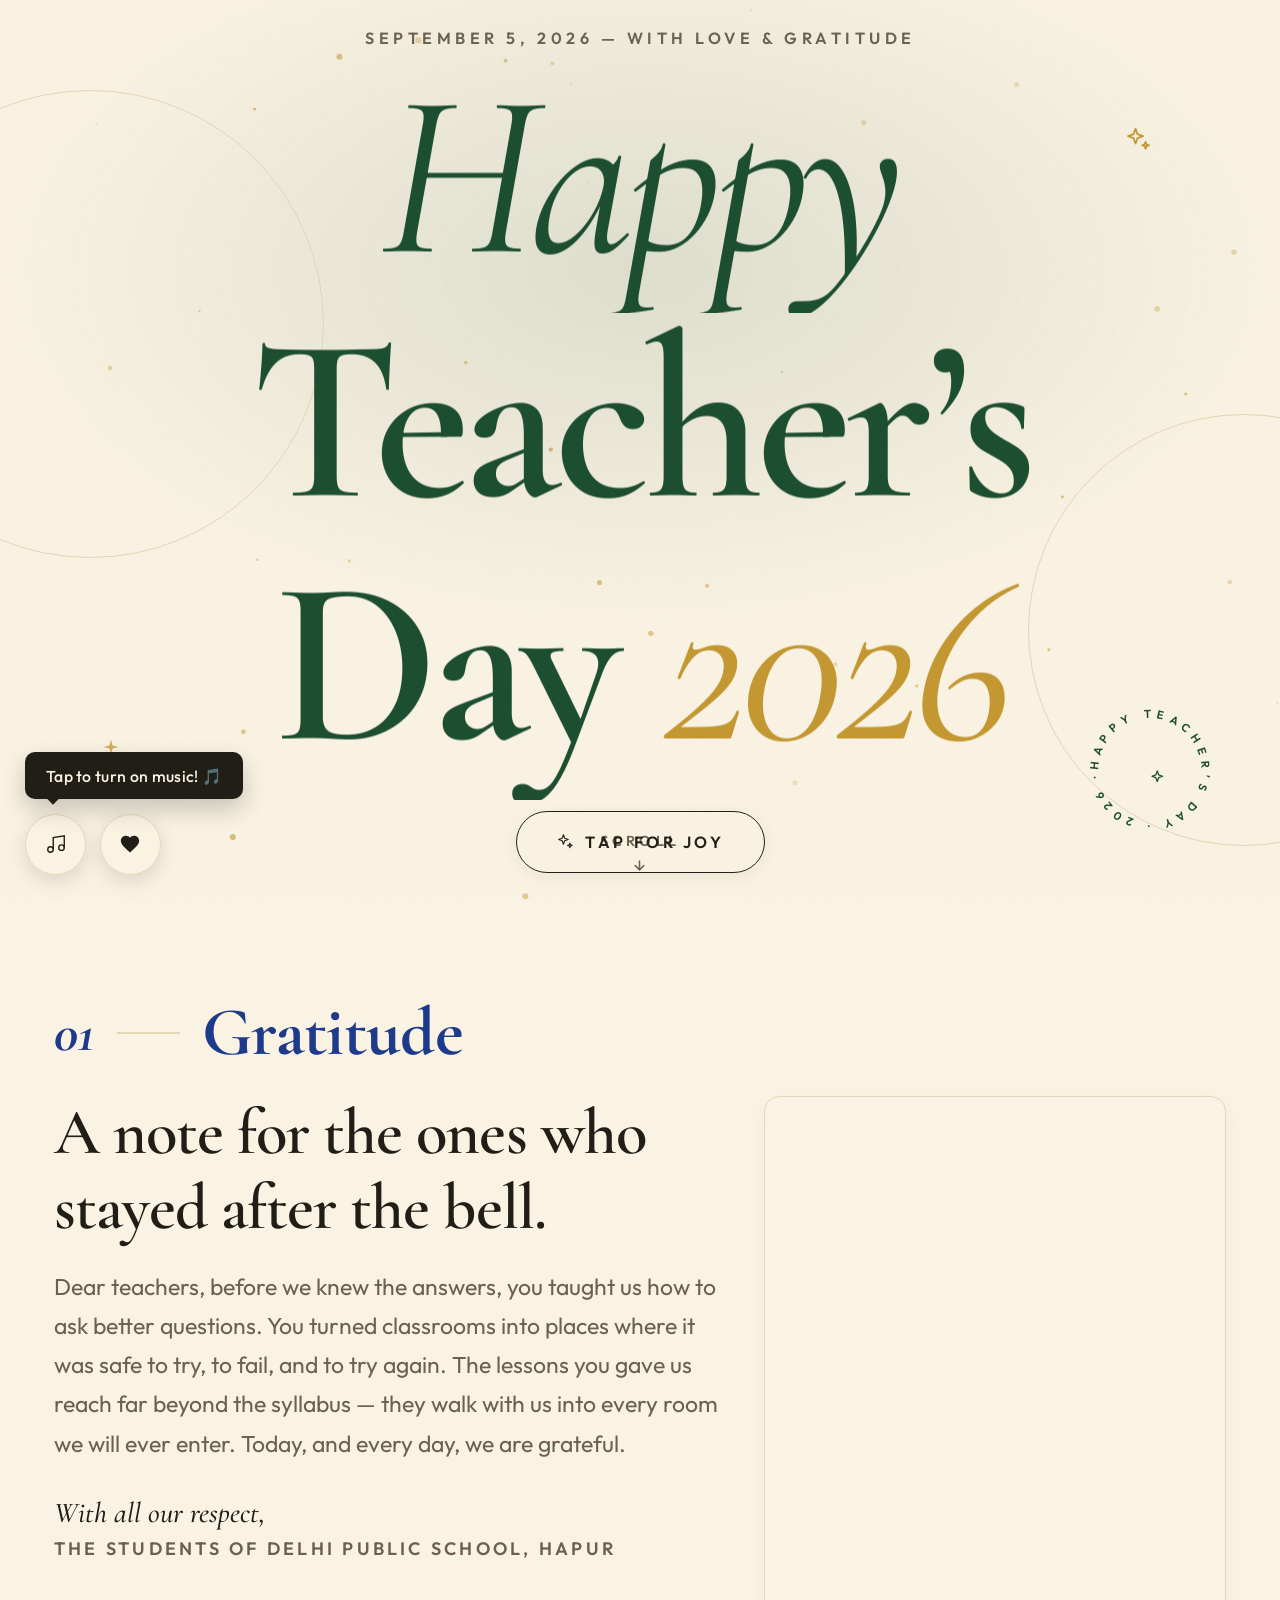
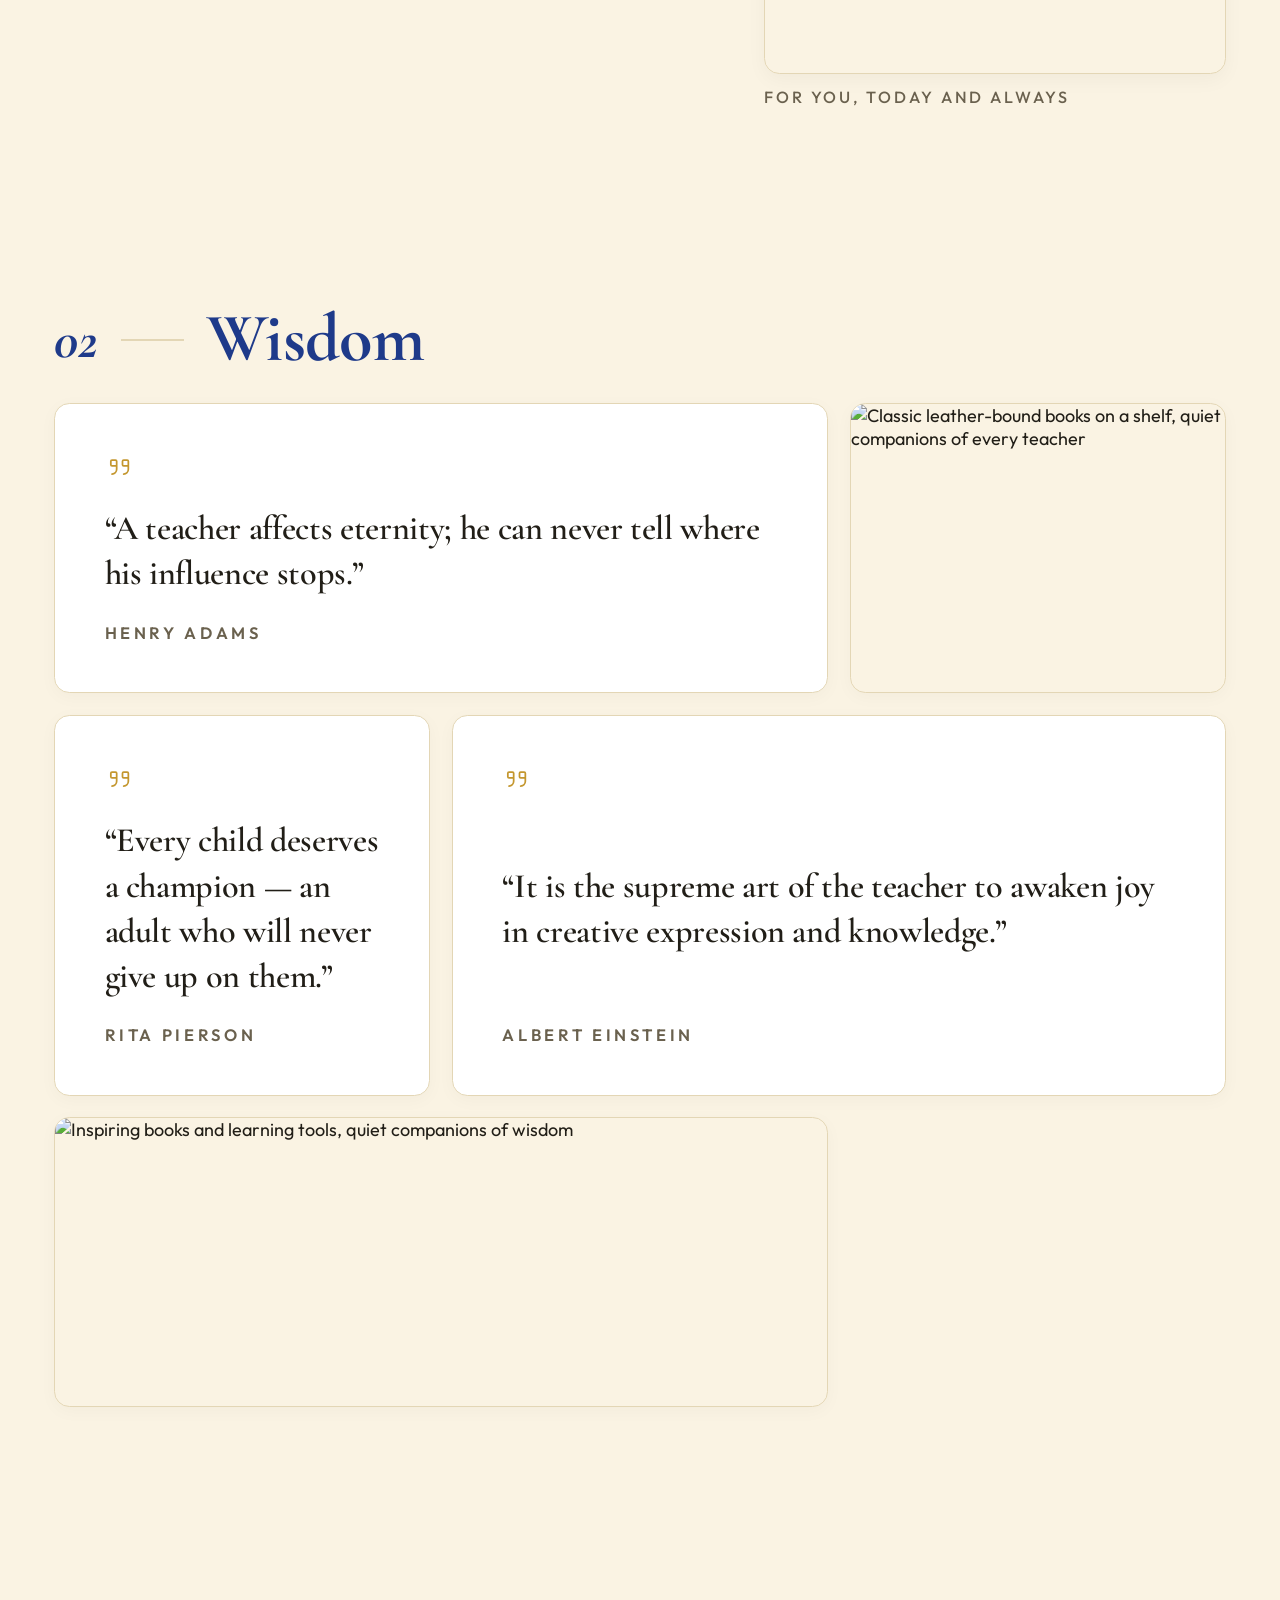
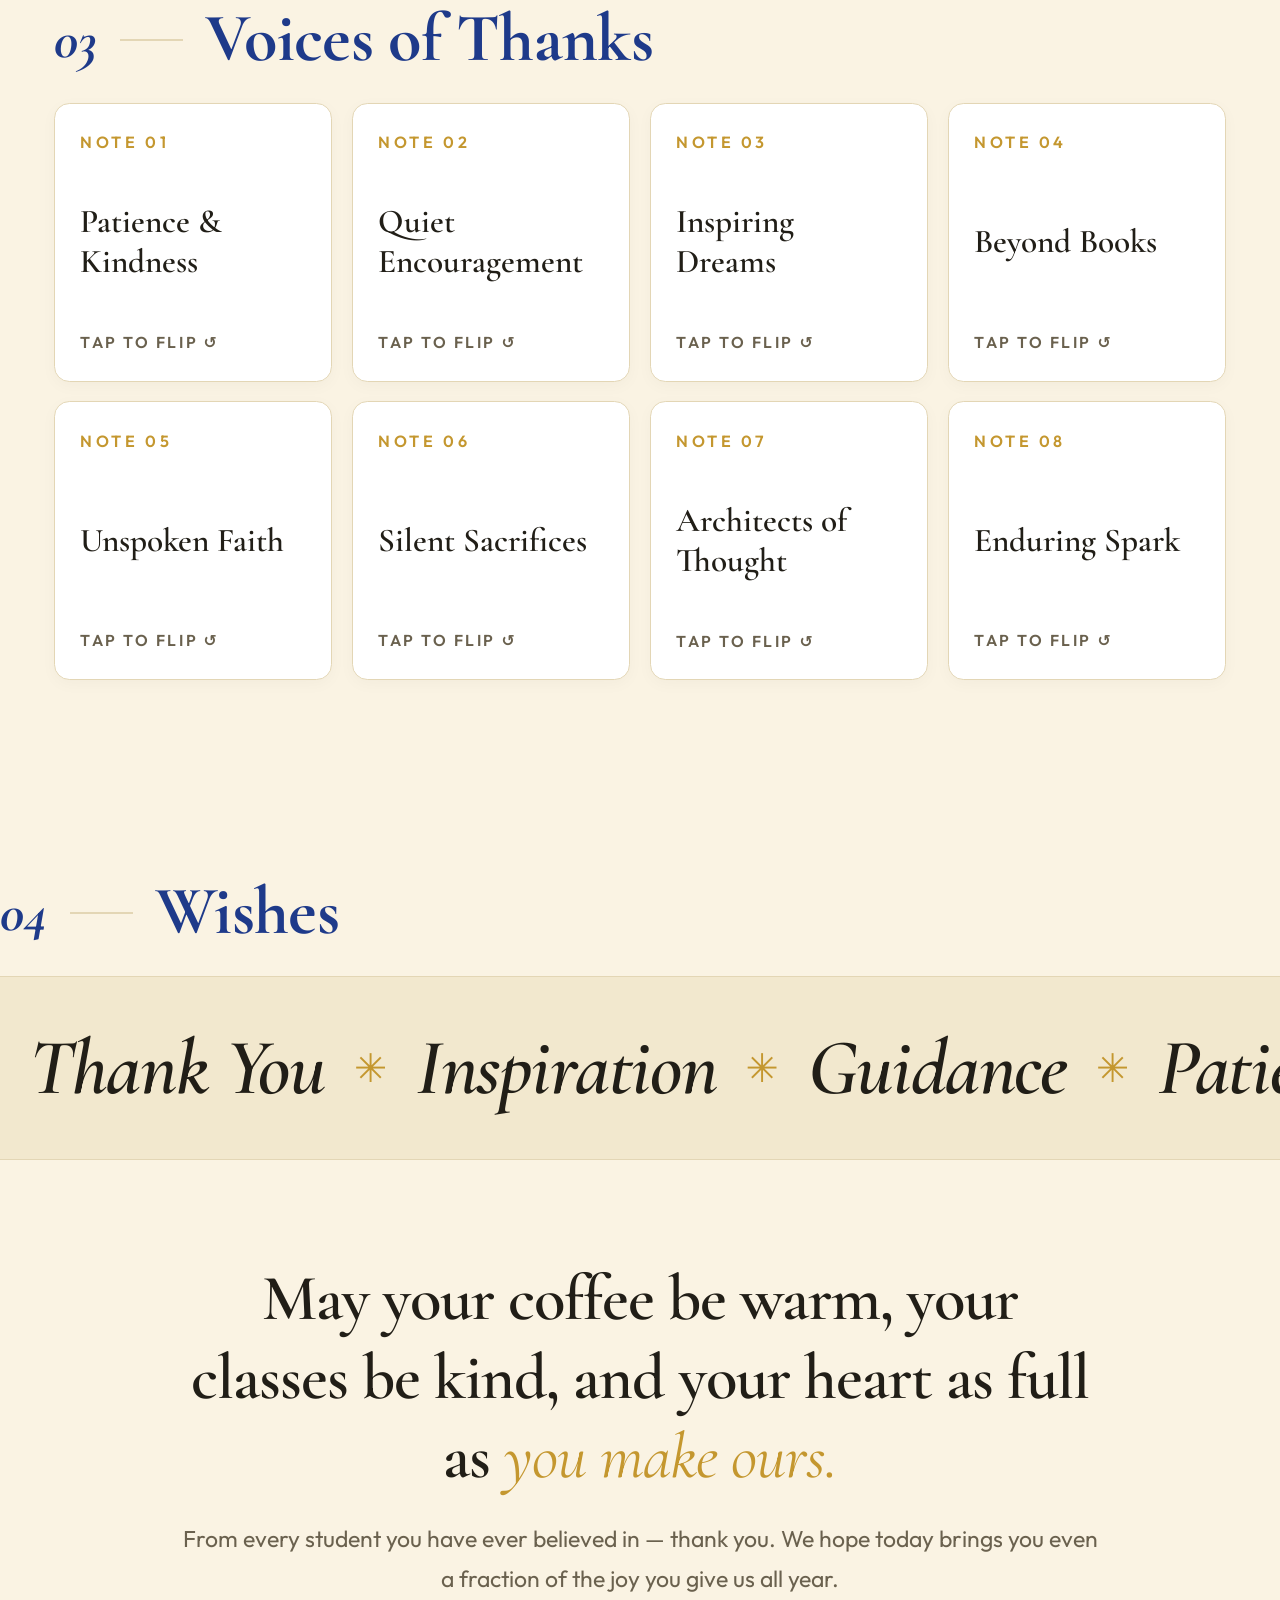
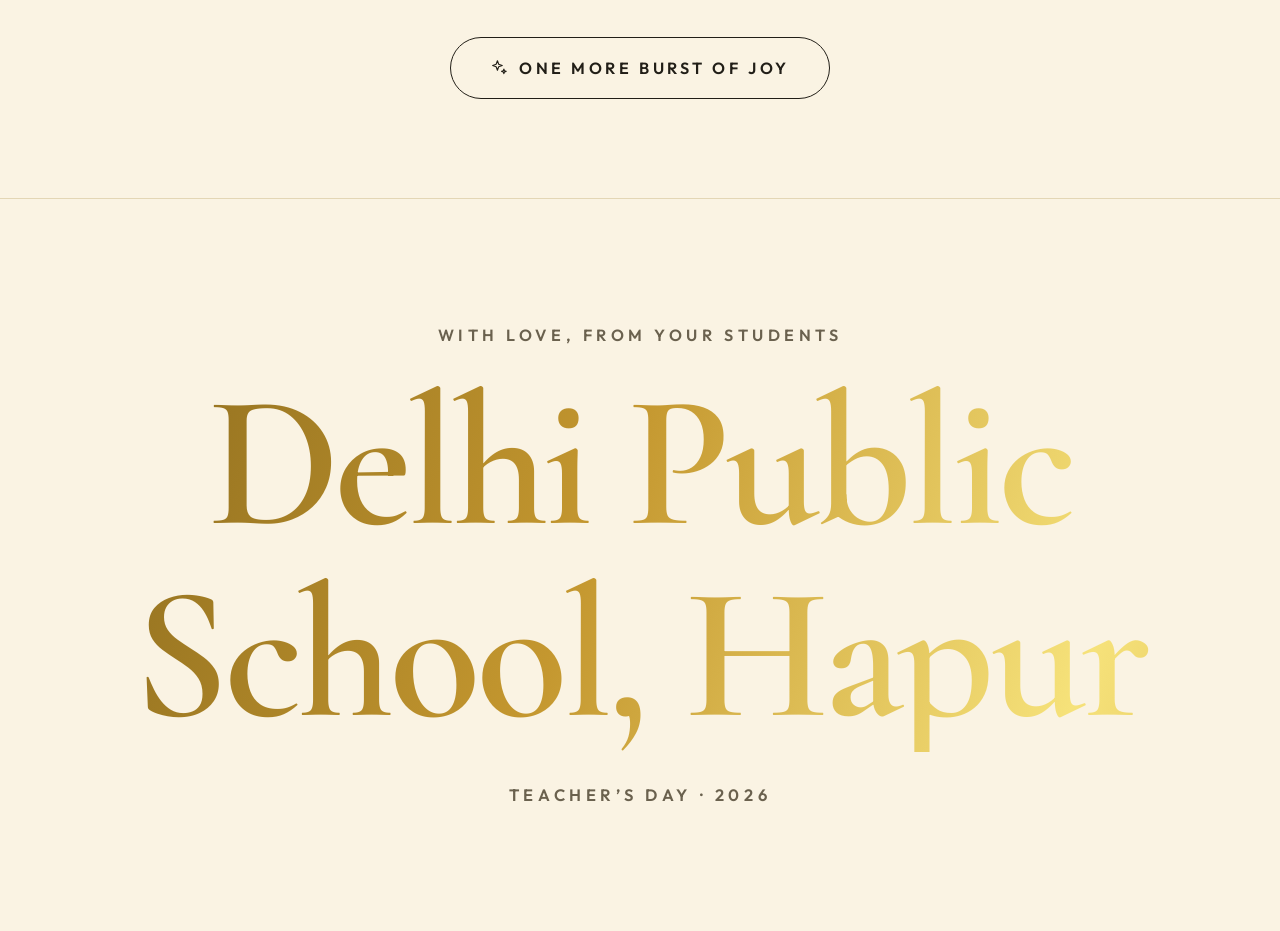
==== commit 97720d64: "Update index.html" ====
--- a/index.html
+++ b/index.html
@@ -8,12 +8,13 @@
 <title>Happy Teacher's Day 2026 — With Love &amp; Gratitude</title>
 <link rel="preconnect" href="https://fonts.googleapis.com" />
 <link rel="preconnect" href="https://fonts.gstatic.com" crossorigin />
-<link href="https://fonts.googleapis.com/css2?family=Cormorant+Garamond:ital,wght@0,400;0,500;0,600;0,700;1,400;1,500;1,600&family=Outfit:wght@400;500;600;700&display=swap" rel="stylesheet" />
+<link href="https://fonts.googleapis.com/css2?family=Cormorant+Garamond:ital,wght@0,400;0,500;0,600;0,700;1,400;1,500;1,600;1,700&family=Outfit:wght@400;500;600;700&display=swap" rel="stylesheet" />
 <style>
 :root{
   --ivory:#FAF3E3; --paper:#FFFFFF; --ink:#211E17; --coral:#C4972F;
   --sand:#F2E8CE; --stone:#6A614E; --line:#E3D6B5;
   --forest:#1A4D2E; --royal-blue:#1E3A8A;
+  --pastel-pink:#FCE7EB; --pastel-pink-border:#F7CAD4; --pastel-pink-ink:#361720; --pastel-pink-sub:#7E3E50;
   --ease:cubic-bezier(.16,1,.3,1);
   --serif:"Cormorant Garamond",Georgia,serif;
   --sans:"Outfit",ui-sans-serif,system-ui,sans-serif;
@@ -43,7 +44,7 @@
 
 /* Section Header Typography */
 .chapter{display:flex;align-items:center;gap:1.25rem;margin-bottom:1.6rem}
-.chapter .num{font-family:var(--serif);font-style:italic;font-size:clamp(2.2rem,6vw,3rem);font-weight:700;color:var(--coral);line-height:1}
+.chapter .num{font-family:var(--serif);font-style:italic;font-size:clamp(2.2rem,6vw,3rem);font-weight:700;color:var(--royal-blue);line-height:1}
 .chapter .rule{height:2px;width:3.5rem;background:var(--line);flex-shrink:0}
 .chapter .label{font-family:var(--serif);font-size:clamp(2.4rem,8.5vw,3.8rem);font-weight:700;letter-spacing:-.01em;text-transform:none;color:var(--royal-blue);line-height:1}
 
@@ -170,17 +171,39 @@
 .flip-grid{display:grid;grid-template-columns:1fr;gap:1.1rem;margin-top:0.5rem}
 @media(min-width:640px){.flip-grid{grid-template-columns:repeat(2,1fr)}}
 @media(min-width:1024px){.flip-grid{grid-template-columns:repeat(4,1fr)}}
-.flip-card{perspective:1000px;min-height:14.5rem;height:auto;cursor:pointer}
-.flip-inner{position:relative;width:100%;min-height:14.5rem;transition:transform .8s var(--ease);transform-style:preserve-3d;border-radius:.85rem}
+.flip-card{perspective:1000px;min-height:15.5rem;height:auto;cursor:pointer}
+.flip-inner{position:relative;width:100%;min-height:15.5rem;transition:transform .8s var(--ease);transform-style:preserve-3d;border-radius:.85rem}
 .flip-card.flipped .flip-inner{transform:rotateY(180deg)}
 .flip-front, .flip-back{position:absolute;inset:0;backface-visibility:hidden;border-radius:.85rem;padding:1.6rem 1.4rem;display:flex;flex-direction:column;justify-content:space-between;border:1px solid var(--line);box-shadow:0 4px 16px rgba(0,0,0,.03)}
 .flip-front{background:var(--paper)}
-.flip-front .tag{font-size:.85rem;letter-spacing:.22em;text-transform:uppercase;color:var(--coral);font-weight:600}
-.flip-front h3{font-family:var(--serif);font-size:1.75rem;font-weight:600;line-height:1.2}
-.flip-front .hint{font-size:.85rem;color:var(--stone);letter-spacing:.16em;text-transform:uppercase;font-weight:500}
-.flip-back{background:var(--sand);transform:rotateY(180deg);color:var(--ink)}
-.flip-back p{font-family:var(--serif);font-style:italic;font-size:1.35rem;line-height:1.45;font-weight:500}
-.flip-back .author{font-size:.85rem;letter-spacing:.18em;text-transform:uppercase;color:var(--stone);font-style:normal;font-weight:600;margin-top:.4rem}
+.flip-front .tag{font-size:.9rem;letter-spacing:.22em;text-transform:uppercase;color:var(--coral);font-weight:600}
+.flip-front h3{font-family:var(--serif);font-size:1.85rem;font-weight:600;line-height:1.2}
+.flip-front .hint{font-size:.88rem;color:var(--stone);letter-spacing:.16em;text-transform:uppercase;font-weight:600}
+
+/* Pastel Pink Flip-Back Theme with larger, slightly bolder text */
+.flip-back{
+  background:var(--pastel-pink);
+  border-color:var(--pastel-pink-border);
+  transform:rotateY(180deg);
+  color:var(--pastel-pink-ink);
+}
+.flip-back p{
+  font-family:var(--serif);
+  font-style:italic;
+  font-size:1.45rem;
+  line-height:1.42;
+  font-weight:600;
+  color:var(--pastel-pink-ink);
+}
+.flip-back .author{
+  font-size:.95rem;
+  letter-spacing:.18em;
+  text-transform:uppercase;
+  color:var(--pastel-pink-sub);
+  font-style:normal;
+  font-weight:700;
+  margin-top:.45rem;
+}
 
 /* ---------- wishes ---------- */
 .flush{max-width:none;padding-left:0;padding-right:0}
@@ -346,7 +369,7 @@
       <cite>Henry Adams</cite>
     </div>
     <div class="img-tile fade" style="--d:.2s">
-      <img src="https://images.unsplash.com/photo-1479142506502-19b3a3b7ff33?crop=entropy&cs=srgb&fm=jpg&ixid=M3w4NjA2OTV8MHwxfHNlYXJjaH40fHx2aW50YWdlJTIwYm9va3N8ZW58MHx8fHwxNzg4MDczMzkwfDA&ixlib=rb-4.1.0&q=85&w=1200&auto=format&fit=crop" alt="Well-loved books, the quiet companions of every teacher" />
+      <img src="https://images.unsplash.com/photo-1479142506502-19b3a3b7ff33?crop=entropy&cs=srgb&fm=jpg&ixid=M3w4NjA2OTV8MHwxfHNlYXJjaH40fHx2aW50YWdlJTIwYm9va3N8ZW58MHx8fHwxNzg4MDczMzkwfDA&ixlib=rb-4.1.0&q=85&w=1200&auto=format&fit=crop" alt="Classic leather-bound books on a shelf, quiet companions of every teacher" />
     </div>
     <div class="card fade" style="--d:.15s">
       <svg viewBox="0 0 24 24" fill="none" stroke="currentColor" stroke-width="1.5" stroke-linecap="round" stroke-linejoin="round"><path d="M10 11H6a1 1 0 0 1-1-1V7a1 1 0 0 1 1-1h3a1 1 0 0 1 1 1v7a4 4 0 0 1-4 4"/><path d="M20 11h-4a1 1 0 0 1-1-1V7a1 1 0 0 1 1-1h3a1 1 0 0 1 1 1v7a4 4 0 0 1-4 4"/></svg>
@@ -357,6 +380,9 @@
       <svg viewBox="0 0 24 24" fill="none" stroke="currentColor" stroke-width="1.5" stroke-linecap="round" stroke-linejoin="round"><path d="M10 11H6a1 1 0 0 1-1-1V7a1 1 0 0 1 1-1h3a1 1 0 0 1 1 1v7a4 4 0 0 1-4 4"/><path d="M20 11h-4a1 1 0 0 1-1-1V7a1 1 0 0 1 1-1h3a1 1 0 0 1 1 1v7a4 4 0 0 1-4 4"/></svg>
       <q>It is the supreme art of the teacher to awaken joy in creative expression and knowledge.</q>
       <cite>Albert Einstein</cite>
+    </div>
+    <div class="img-tile span2 fade" style="--d:.3s">
+      <img src="https://encrypted-tbn2.gstatic.com/licensed-image?q=tbn:ANd9GcRlI5PxrRCfkQIR0ugL_gwcvstJcdkbb2Kz_vgrgU4FfHYi7Qhn1YAgNZxiSTyGE3k7obnhMfTz8BX1UvY" alt="Inspiring books and learning tools, quiet companions of wisdom" />
     </div>
   </div>
 </section>
@@ -649,9 +675,9 @@
   '</div>'
 );
 
-/* Pop-up auto hide */
+/* Pop-up auto hide (increased by 2s: 5000ms -> 7000ms) */
 var pop = document.getElementById("musicPop");
-setTimeout(function(){ if (pop) pop.classList.add("hide"); }, 5000);
+setTimeout(function(){ if (pop) pop.classList.add("hide"); }, 7000);
 
 /* Heart burst interaction */
 document.getElementById("heartBtn").addEventListener("click", function(){
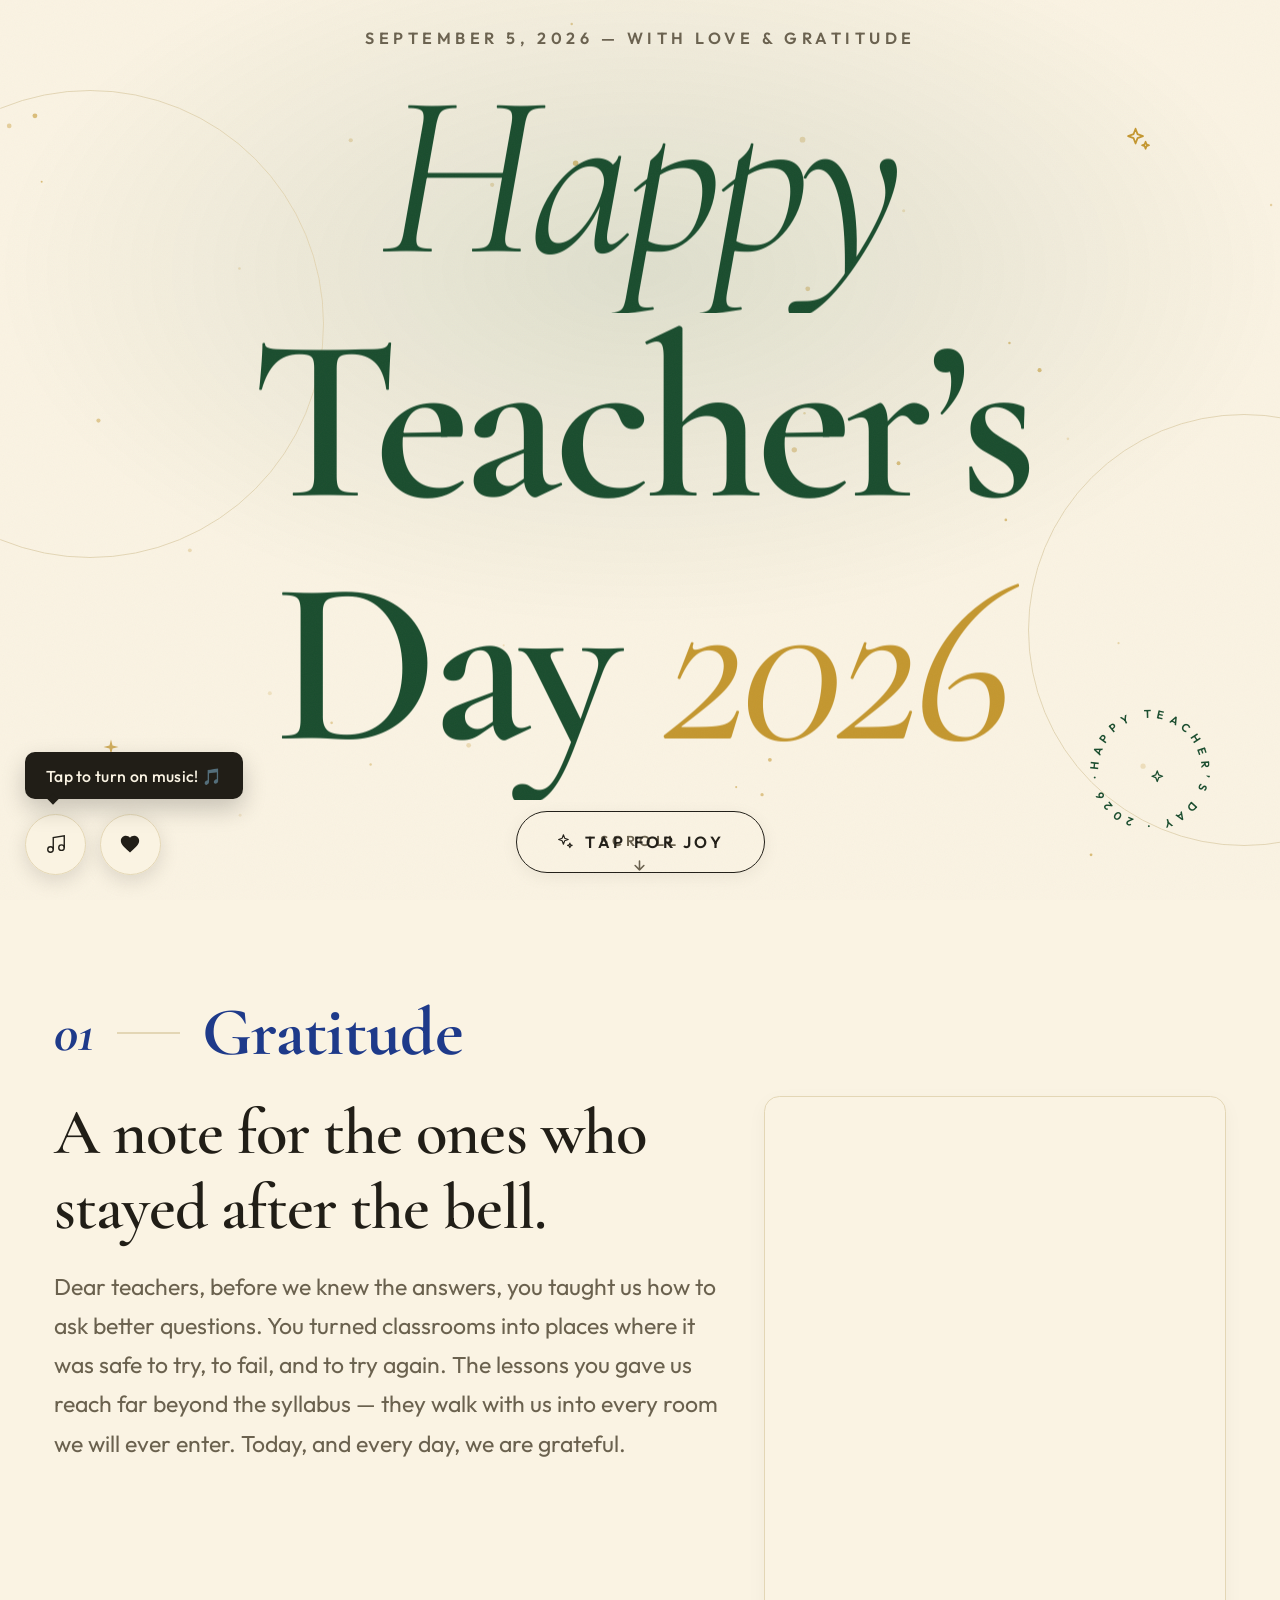
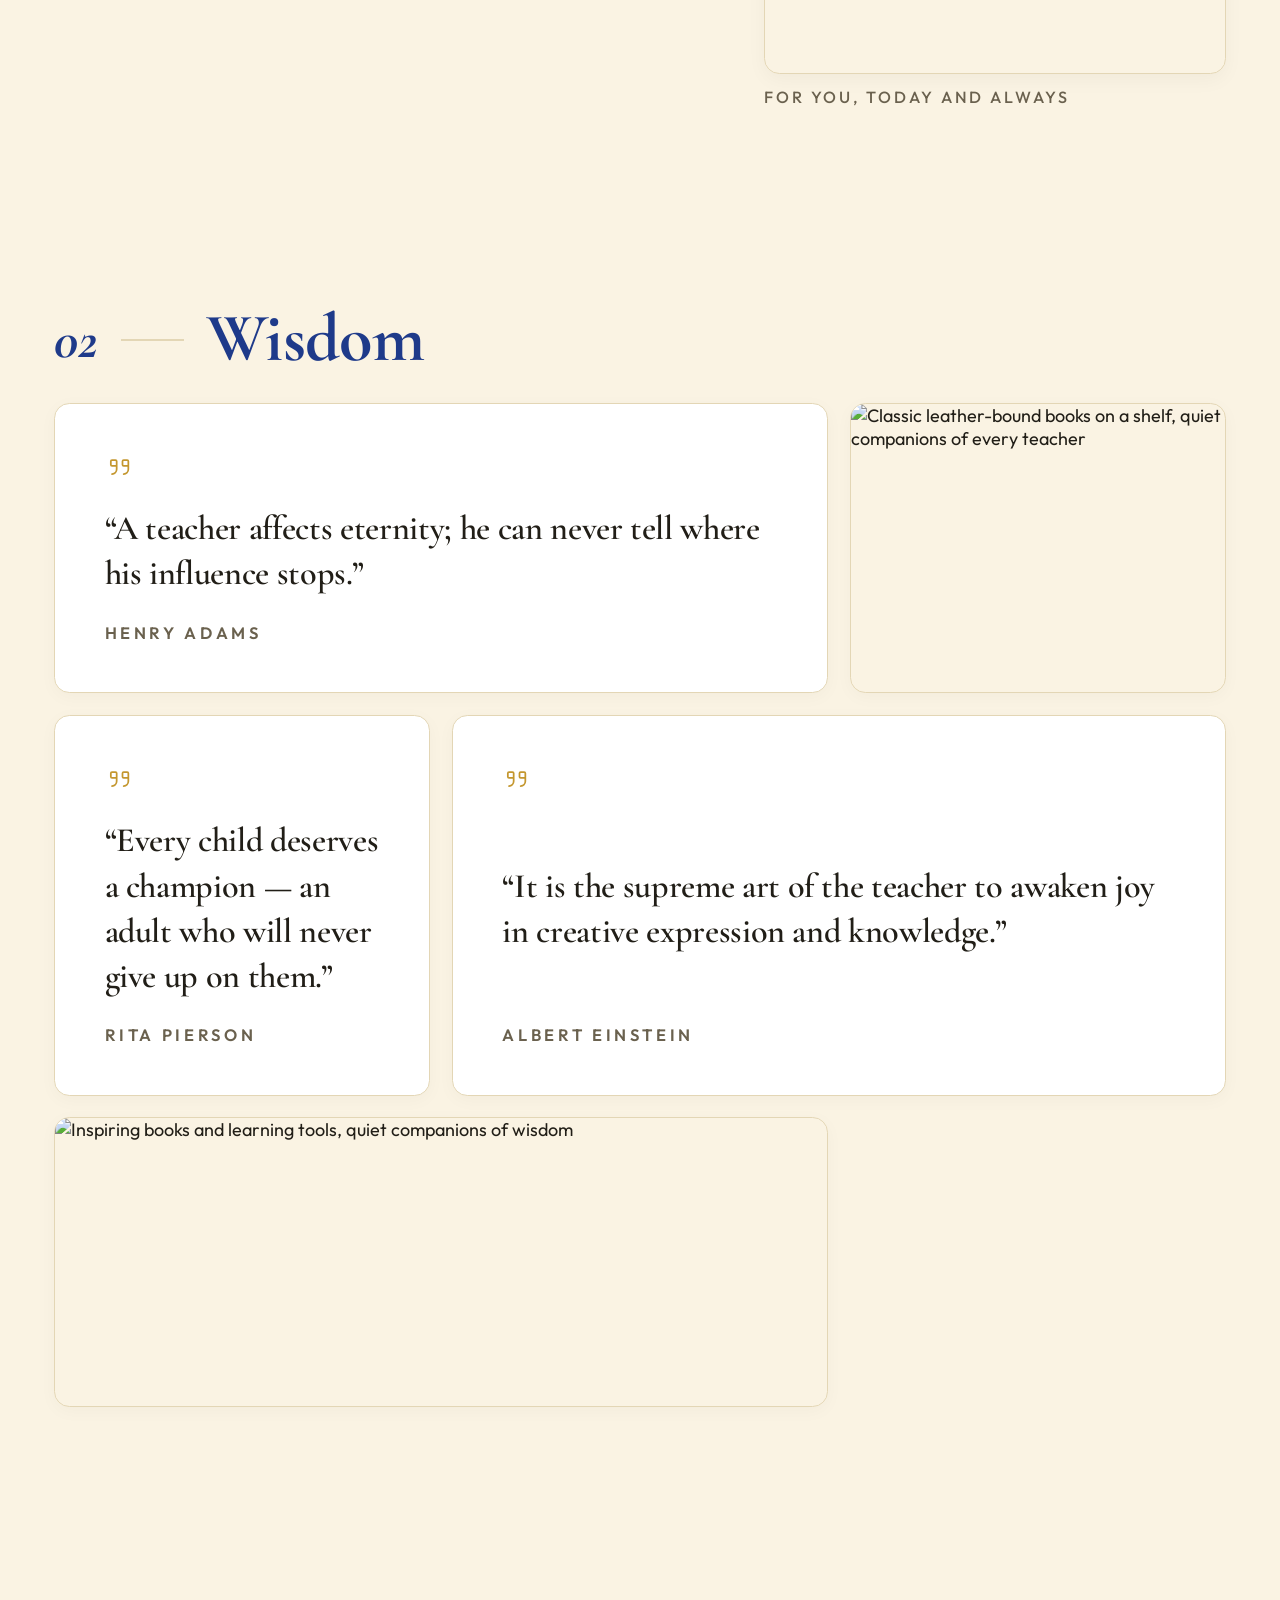
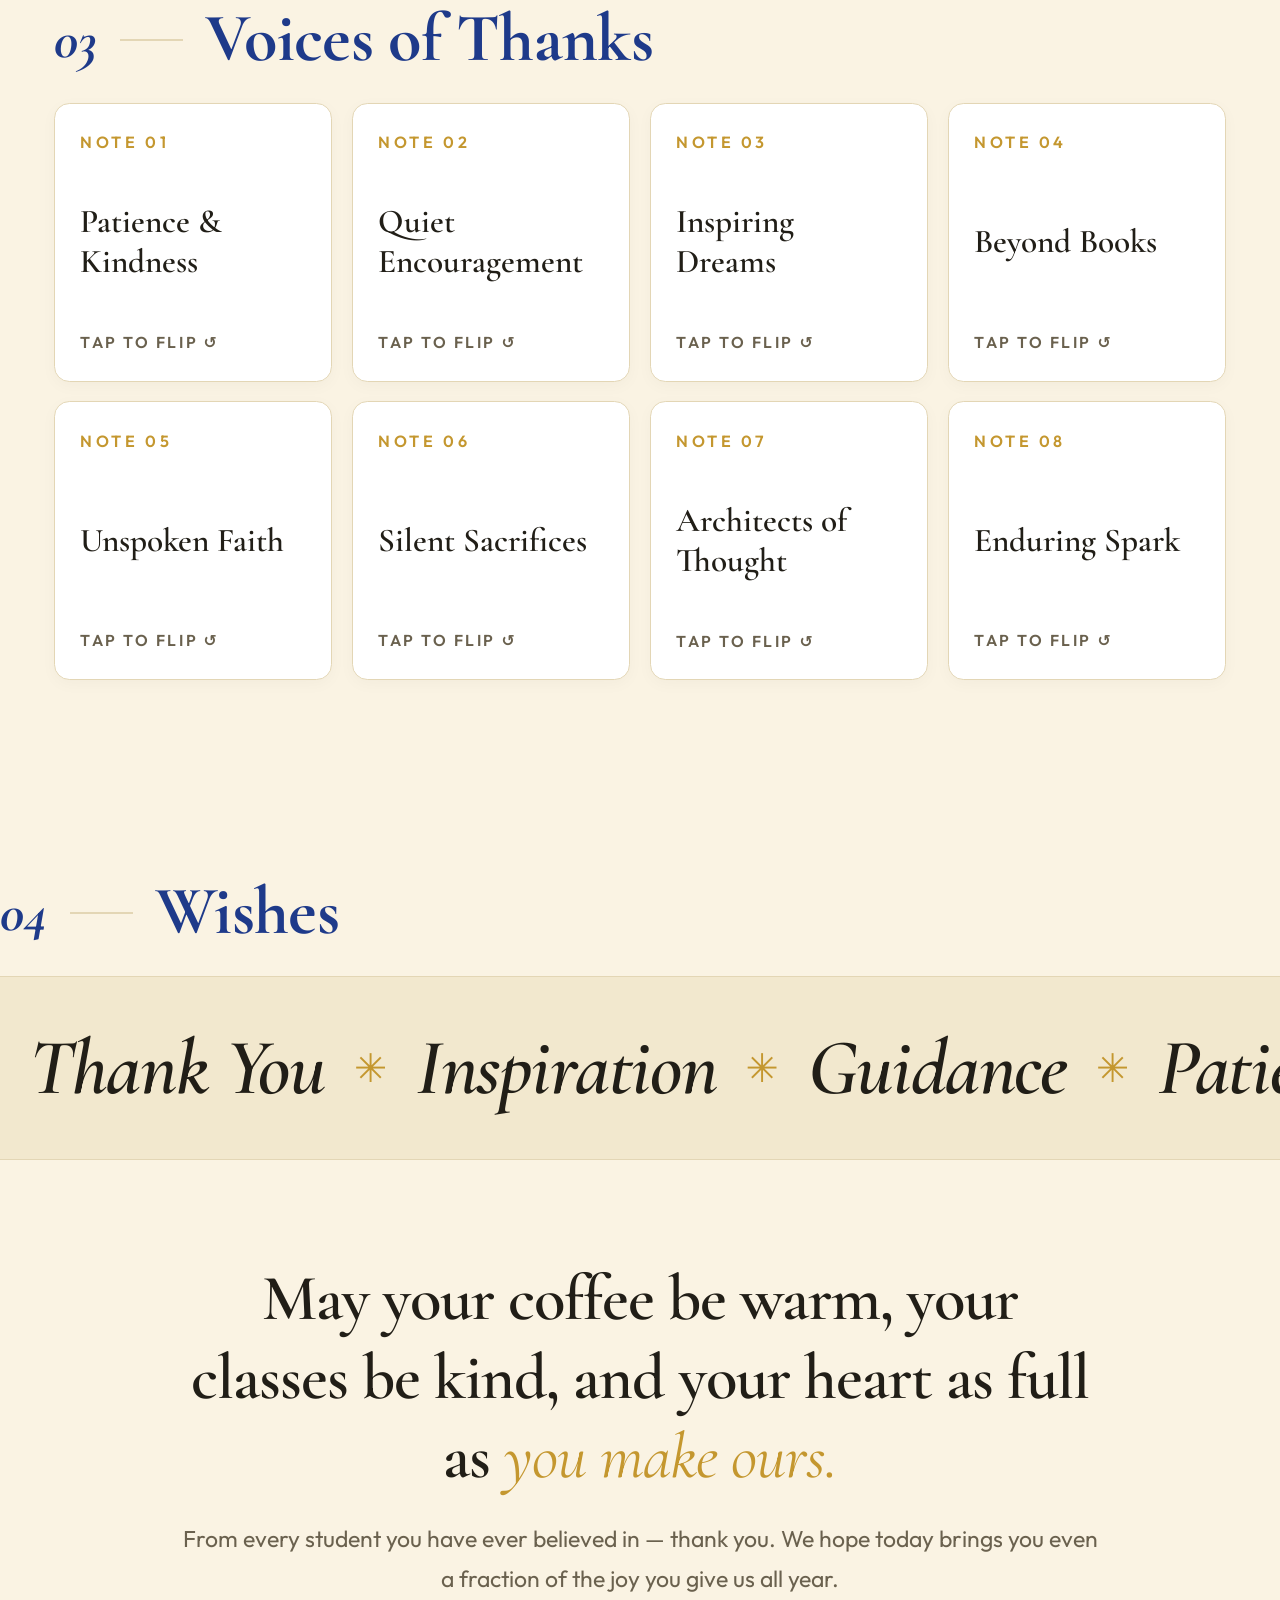
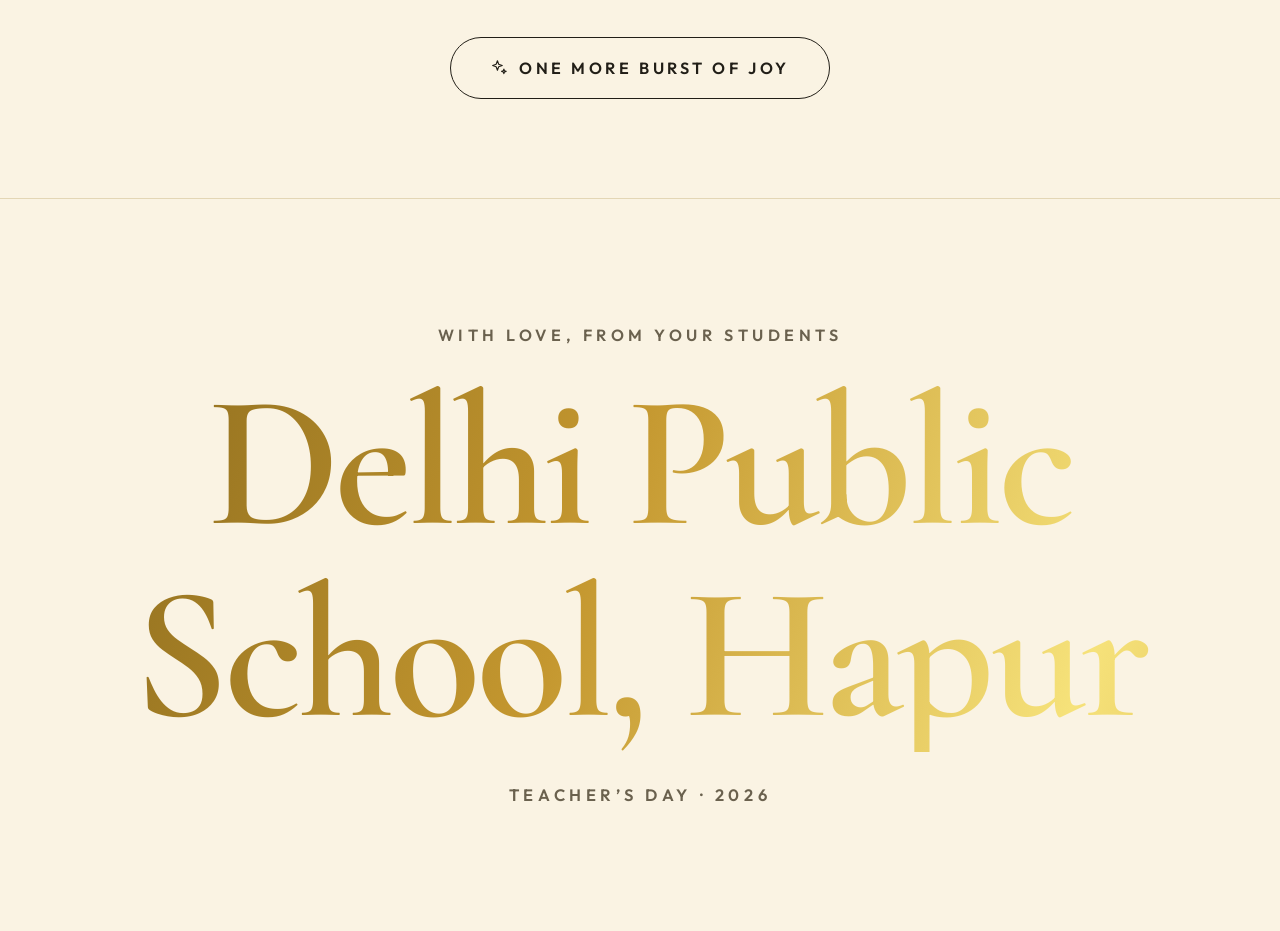
==== commit 77eb451e: "Update index.html" ====
--- a/index.html
+++ b/index.html
@@ -347,9 +347,6 @@
     <div class="col-text">
       <h2 class="fade" style="--d:.1s">A note for the ones who stayed after the bell.</h2>
       <p class="body fade" style="--d:.2s">Dear teachers, before we knew the answers, you taught us how to ask better questions. You turned classrooms into places where it was safe to try, to fail, and to try again. The lessons you gave us reach far beyond the syllabus &mdash; they walk with us into every room we will ever enter. Today, and every day, we are grateful.</p>
-      <p class="sign fade" style="--d:.3s">With all our respect,
-        <span class="sign-sub">The students of Delhi Public School, Hapur</span>
-      </p>
     </div>
     <div class="col-img">
       <div class="img-frame fade" style="--d:.15s">
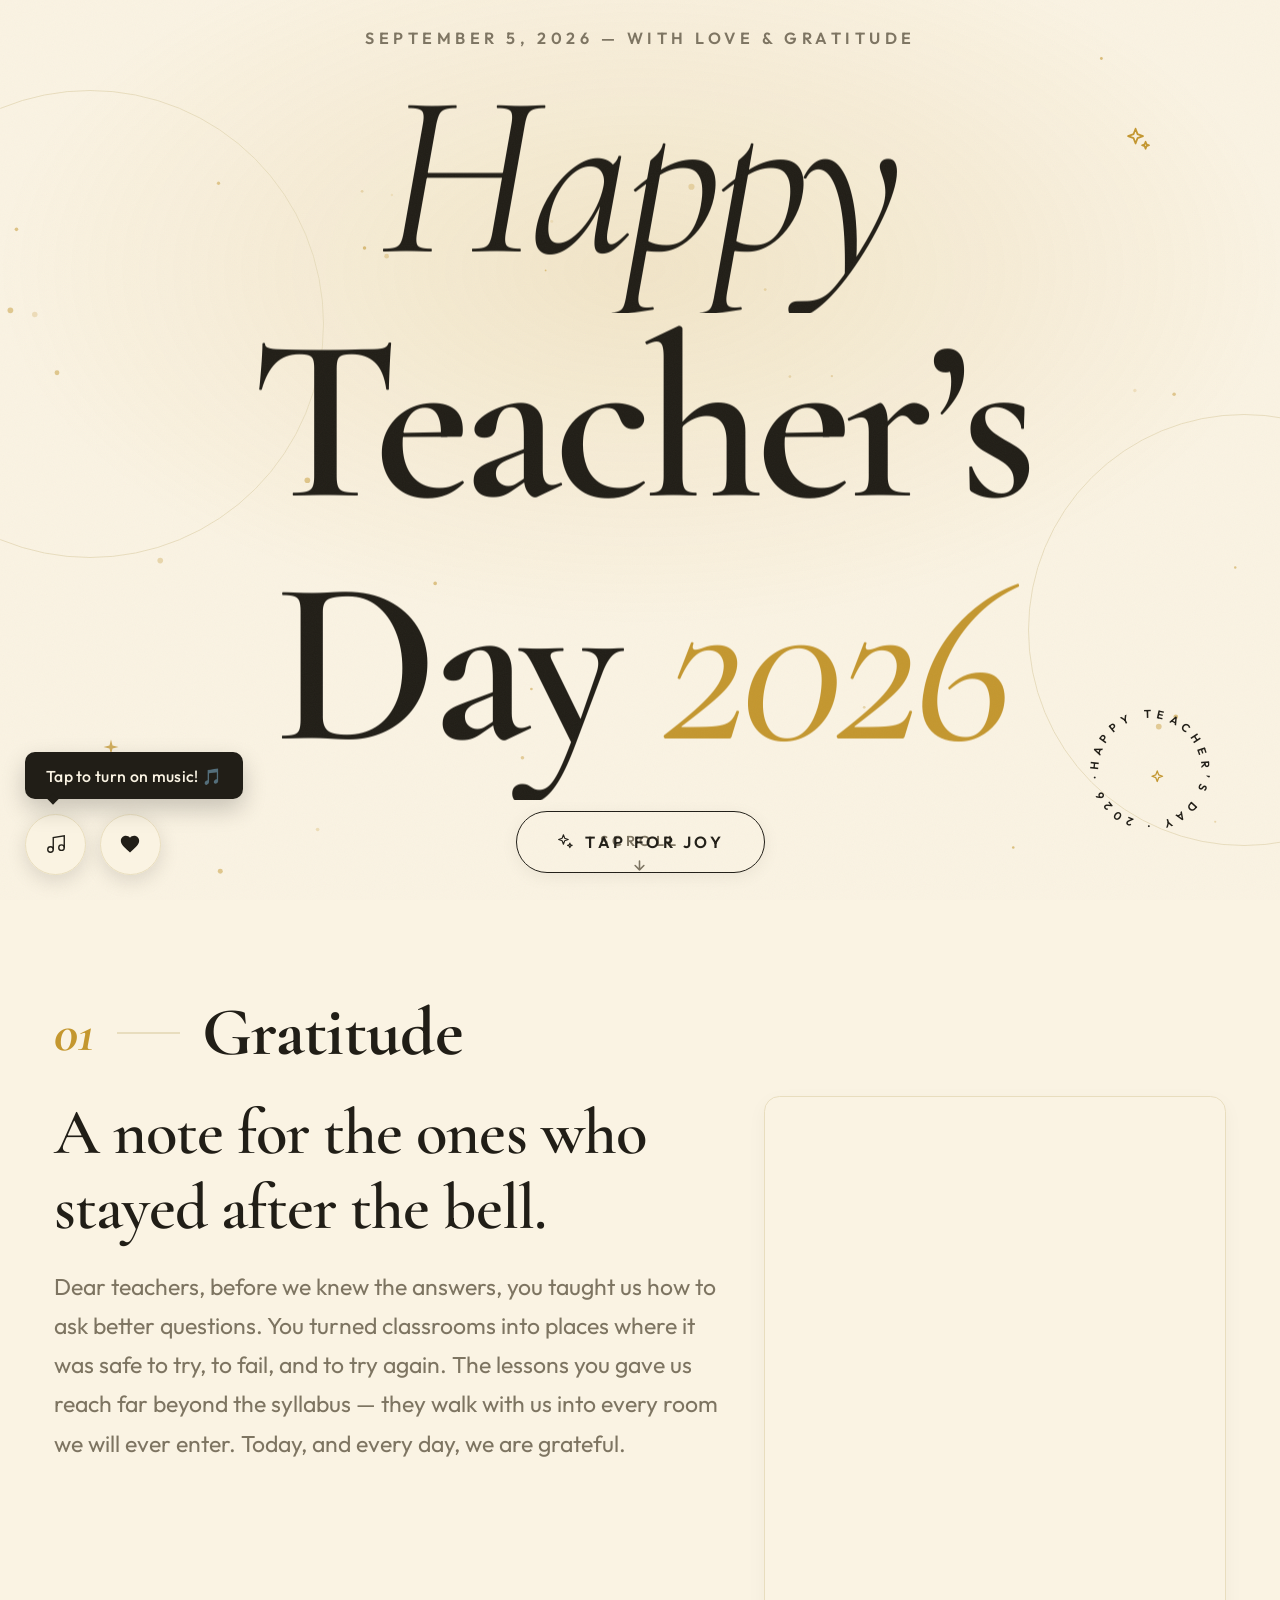
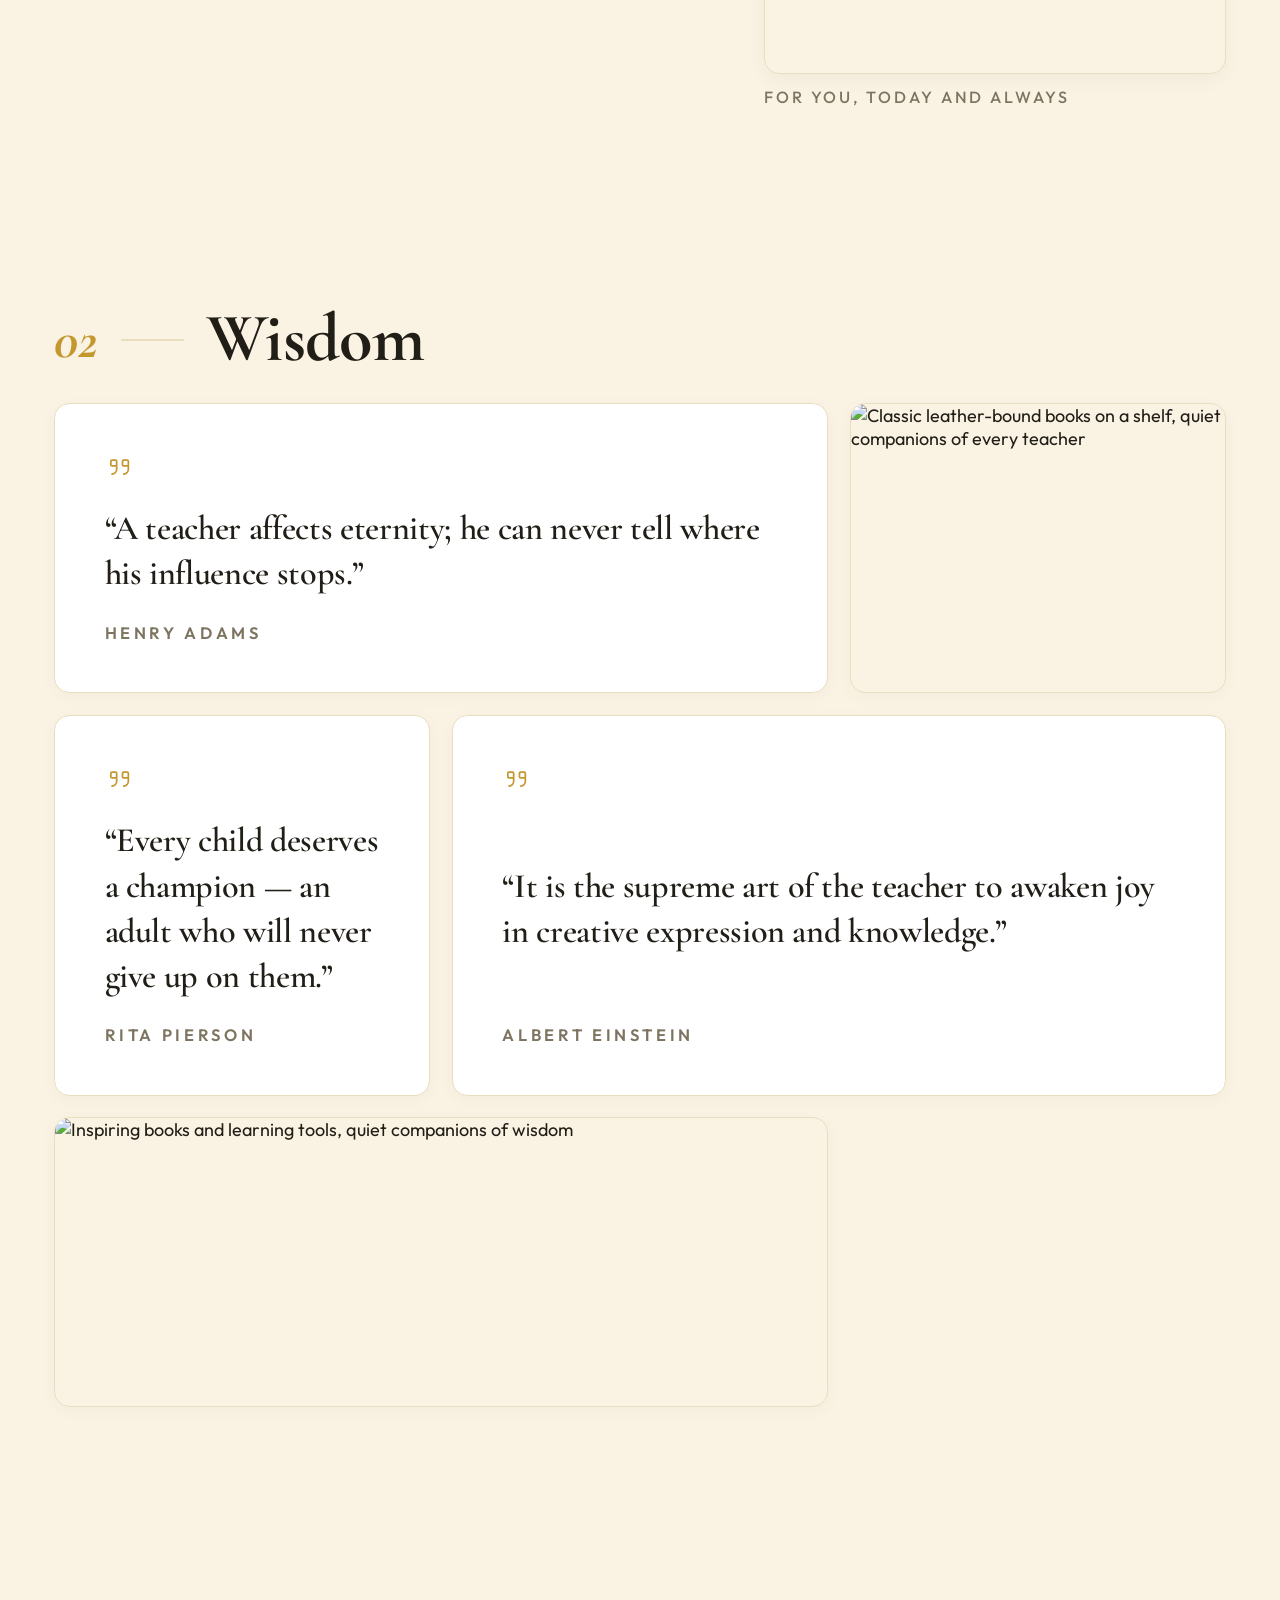
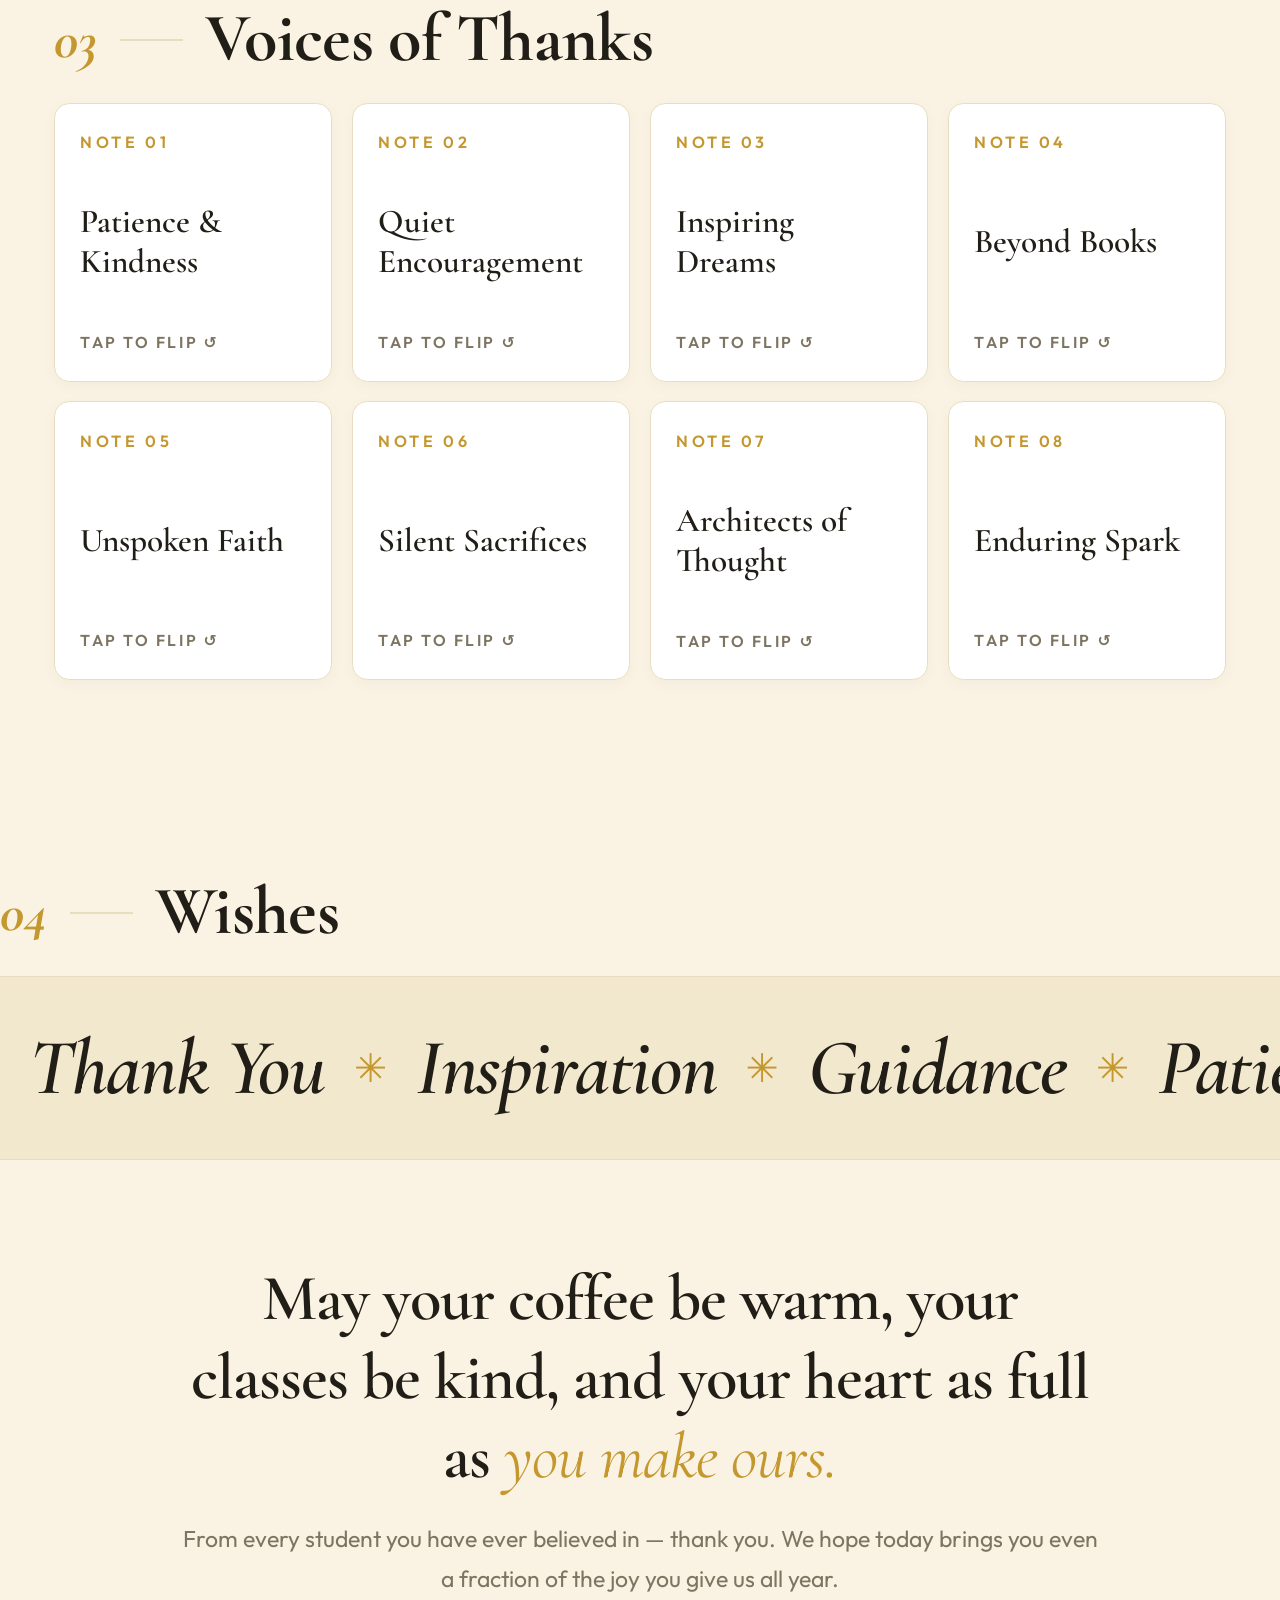
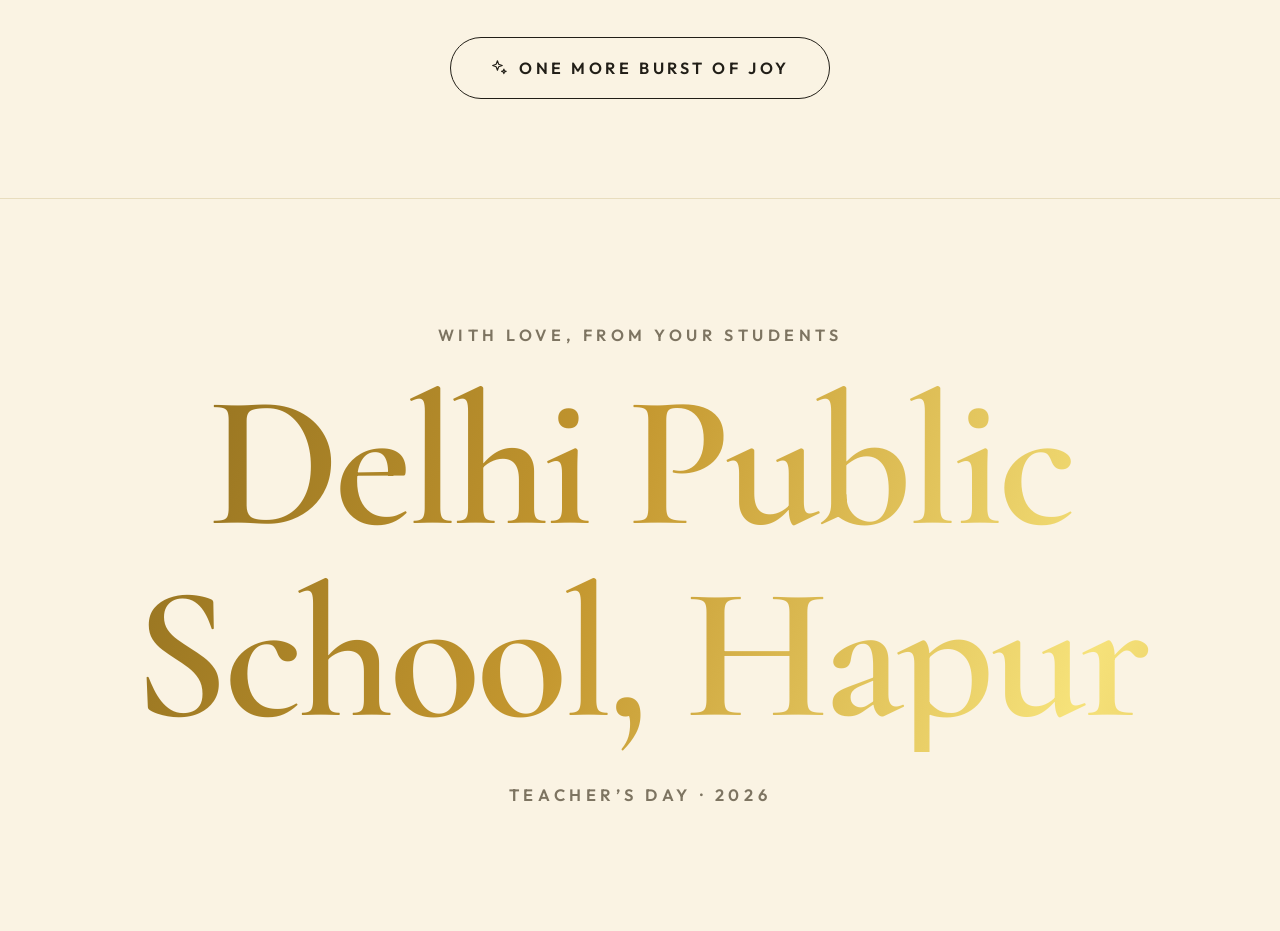
==== commit 4d28a7e5: "Update index.html" ====
--- a/index.html
+++ b/index.html
@@ -12,9 +12,7 @@
 <style>
 :root{
   --ivory:#FAF3E3; --paper:#FFFFFF; --ink:#211E17; --coral:#C4972F;
-  --sand:#F2E8CE; --stone:#6A614E; --line:#E3D6B5;
-  --forest:#1A4D2E; --royal-blue:#1E3A8A;
-  --pastel-pink:#FCE7EB; --pastel-pink-border:#F7CAD4; --pastel-pink-ink:#361720; --pastel-pink-sub:#7E3E50;
+  --sand:#F2E8CE; --stone:#7D7461; --line:#E8DDBE;
   --ease:cubic-bezier(.16,1,.3,1);
   --serif:"Cormorant Garamond",Georgia,serif;
   --sans:"Outfit",ui-sans-serif,system-ui,sans-serif;
@@ -44,9 +42,9 @@
 
 /* Section Header Typography */
 .chapter{display:flex;align-items:center;gap:1.25rem;margin-bottom:1.6rem}
-.chapter .num{font-family:var(--serif);font-style:italic;font-size:clamp(2.2rem,6vw,3rem);font-weight:700;color:var(--royal-blue);line-height:1}
+.chapter .num{font-family:var(--serif);font-style:italic;font-size:clamp(2.2rem,6vw,3rem);font-weight:700;color:var(--coral);line-height:1}
 .chapter .rule{height:2px;width:3.5rem;background:var(--line);flex-shrink:0}
-.chapter .label{font-family:var(--serif);font-size:clamp(2.4rem,8.5vw,3.8rem);font-weight:700;letter-spacing:-.01em;text-transform:none;color:var(--royal-blue);line-height:1}
+.chapter .label{font-family:var(--serif);font-size:clamp(2.4rem,8.5vw,3.8rem);font-weight:700;letter-spacing:-.01em;text-transform:none;color:var(--ink);line-height:1}
 
 .section{padding:3.5rem 1.25rem;max-width:84rem;margin:0 auto;position:relative;z-index:10}
 @media(min-width:768px){.section{padding:5.5rem 3rem}}
@@ -64,7 +62,7 @@
   padding-left:1.25rem;
   padding-right:1.25rem;
   overflow:hidden;
-  background:radial-gradient(ellipse 70% 55% at 50% 30%, rgba(26,77,46,.12), transparent 72%);
+  background:radial-gradient(ellipse 70% 55% at 50% 30%, rgba(196,151,47,.15), transparent 72%);
   z-index:10;
 }
 @media(min-width:768px){
@@ -92,7 +90,7 @@
   font-size:clamp(5.2rem,22vw,13rem);
   line-height:.92;
   letter-spacing:-.03em;
-  color:var(--forest);
+  color:var(--ink);
 }
 .headline .mask{display:block;overflow:hidden;padding:.12em 0;margin:-.12em 0}
 .headline .line{display:block;transform:translateY(115%);will-change:transform}
@@ -113,7 +111,7 @@
 .badge{position:absolute;bottom:2.5rem;right:2.5rem;width:8.5rem;height:8.5rem;display:none;pointer-events:none}
 @media(min-width:768px){.badge{display:block}}
 .badge .spin{width:100%;height:100%;animation:spin 20s linear infinite}
-.badge svg.center{position:absolute;inset:0;margin:auto;width:20px;height:20px;color:var(--forest)}
+.badge svg.center{position:absolute;inset:0;margin:auto;width:20px;height:20px;color:var(--coral)}
 @keyframes spin{to{transform:rotate(360deg)}}
 .scroll-hint{
   position:relative;
@@ -180,12 +178,12 @@
 .flip-front h3{font-family:var(--serif);font-size:1.85rem;font-weight:600;line-height:1.2}
 .flip-front .hint{font-size:.88rem;color:var(--stone);letter-spacing:.16em;text-transform:uppercase;font-weight:600}
 
-/* Pastel Pink Flip-Back Theme with larger, slightly bolder text */
+/* Original Sand Tone Flip-Back with Updated Typographic Legibility */
 .flip-back{
-  background:var(--pastel-pink);
-  border-color:var(--pastel-pink-border);
+  background:var(--sand);
+  border-color:var(--line);
   transform:rotateY(180deg);
-  color:var(--pastel-pink-ink);
+  color:var(--ink);
 }
 .flip-back p{
   font-family:var(--serif);
@@ -193,13 +191,13 @@
   font-size:1.45rem;
   line-height:1.42;
   font-weight:600;
-  color:var(--pastel-pink-ink);
+  color:var(--ink);
 }
 .flip-back .author{
   font-size:.95rem;
   letter-spacing:.18em;
   text-transform:uppercase;
-  color:var(--pastel-pink-sub);
+  color:var(--stone);
   font-style:normal;
   font-weight:700;
   margin-top:.45rem;
@@ -221,7 +219,7 @@
 @media(min-width:768px){.closing{padding-top:5.5rem}}
 .closing h2{font-family:var(--serif);font-weight:600;font-size:clamp(2.3rem,8vw,3.6rem);line-height:1.22;letter-spacing:-.015em}
 
-/* Original Warm Accent for 'you make ours' */
+/* Original Warm Coral Accent for 'you make ours' */
 .closing h2 em{
   font-style:italic;
   font-weight:400;
@@ -325,7 +323,7 @@
 
   <div class="badge" aria-hidden="true">
     <div class="spin">
-      <svg viewBox="0 0 100 100" width="136" height="136" fill="#1A4D2E">
+      <svg viewBox="0 0 100 100" width="136" height="136" fill="#211E17">
         <defs><path id="badgeCircle" d="M50,50 m-38,0 a38,38 0 1,1 76,0 a38,38 0 1,1 -76,0"/></defs>
         <text font-size="8.4" font-weight="600" letter-spacing="2.2" font-family="Outfit,sans-serif" style="text-transform:uppercase">
           <textPath href="#badgeCircle" textLength="236">Happy Teacher&rsquo;s Day &middot; 2026 &middot;</textPath>
@@ -366,7 +364,7 @@
       <cite>Henry Adams</cite>
     </div>
     <div class="img-tile fade" style="--d:.2s">
-      <img src="https://images.unsplash.com/photo-1479142506502-19b3a3b7ff33?crop=entropy&cs=srgb&fm=jpg&ixid=M3w4NjA2OTV8MHwxfHNlYXJjaH40fHx2aW50YWdlJTIwYm9va3N8ZW58MHx8fHwxNzg4MDczMzkwfDA&ixlib=rb-4.1.0&q=85&w=1200&auto=format&fit=crop" alt="Classic leather-bound books on a shelf, quiet companions of every teacher" />
+      <img src="https://images.unsplash.com/photo-1507842229440-e263d9196b27?crop=entropy&cs=srgb&fm=jpg&q=85&w=1200&auto=format&fit=crop" alt="Classic leather-bound books on a shelf, quiet companions of every teacher" />
     </div>
     <div class="card fade" style="--d:.15s">
       <svg viewBox="0 0 24 24" fill="none" stroke="currentColor" stroke-width="1.5" stroke-linecap="round" stroke-linejoin="round"><path d="M10 11H6a1 1 0 0 1-1-1V7a1 1 0 0 1 1-1h3a1 1 0 0 1 1 1v7a4 4 0 0 1-4 4"/><path d="M20 11h-4a1 1 0 0 1-1-1V7a1 1 0 0 1 1-1h3a1 1 0 0 1 1 1v7a4 4 0 0 1-4 4"/></svg>
@@ -646,7 +644,7 @@
 }
 
 /* Confetti */
-var COLORS = ["#1A4D2E", "#1E3A8A", "#C4972F", "#E9C767", "#211E17"];
+var COLORS = ["#C4972F", "#E9C767", "#211E17", "#F2E8CE", "#D4AF37"];
 function fireConfetti() {
   playChime();
   if (!window.confetti) return;
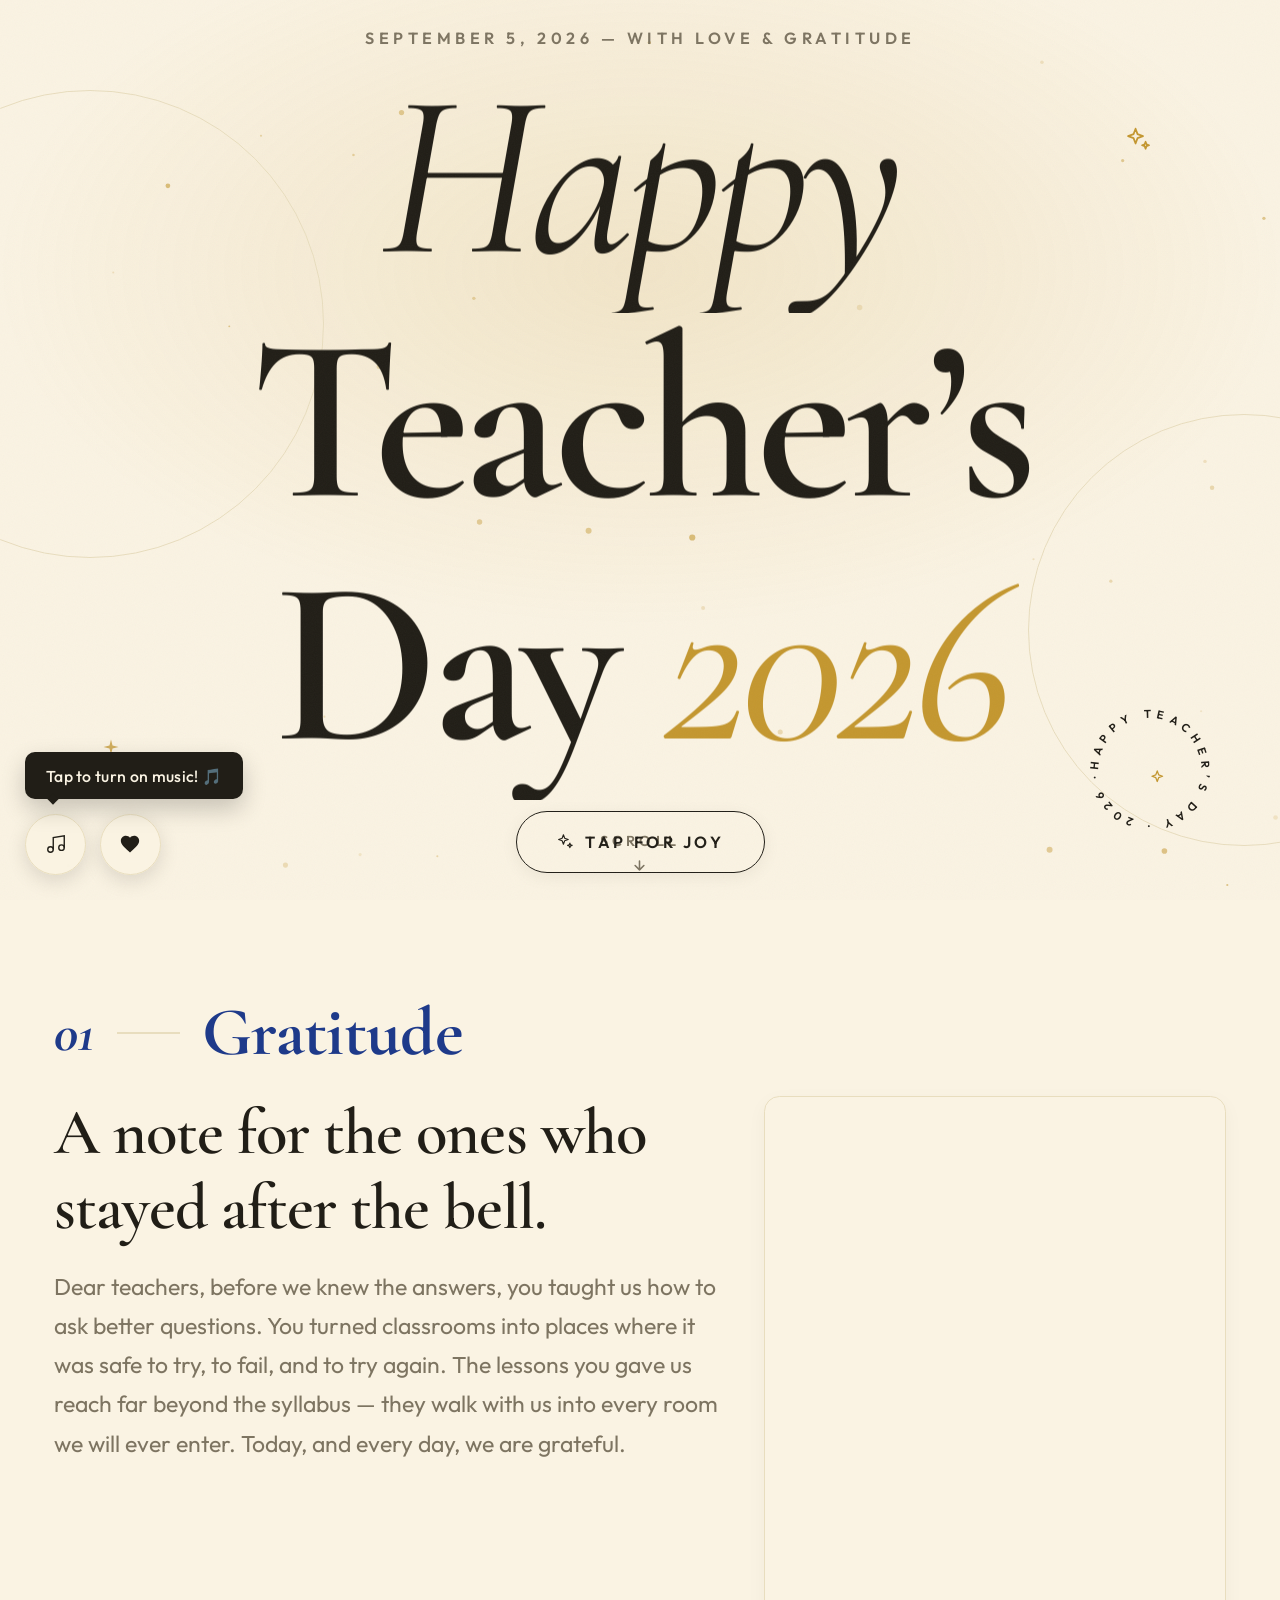
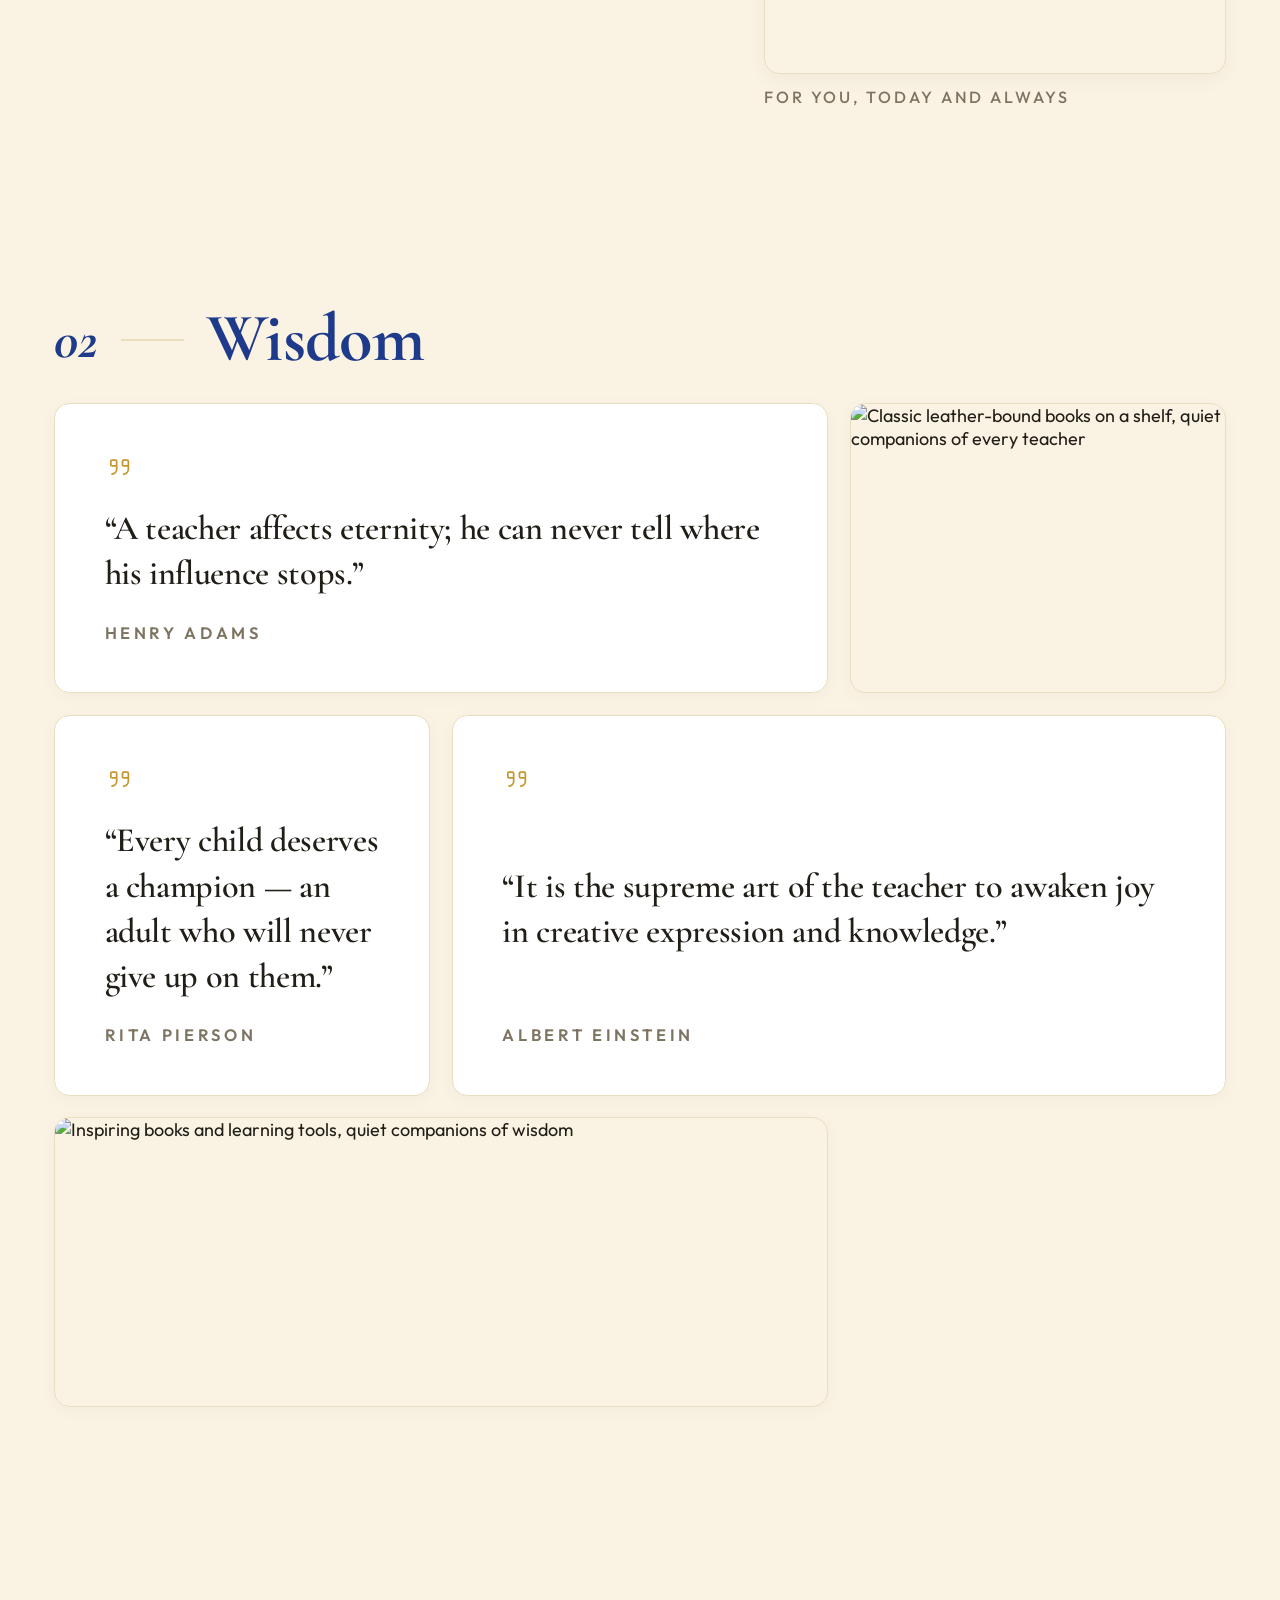
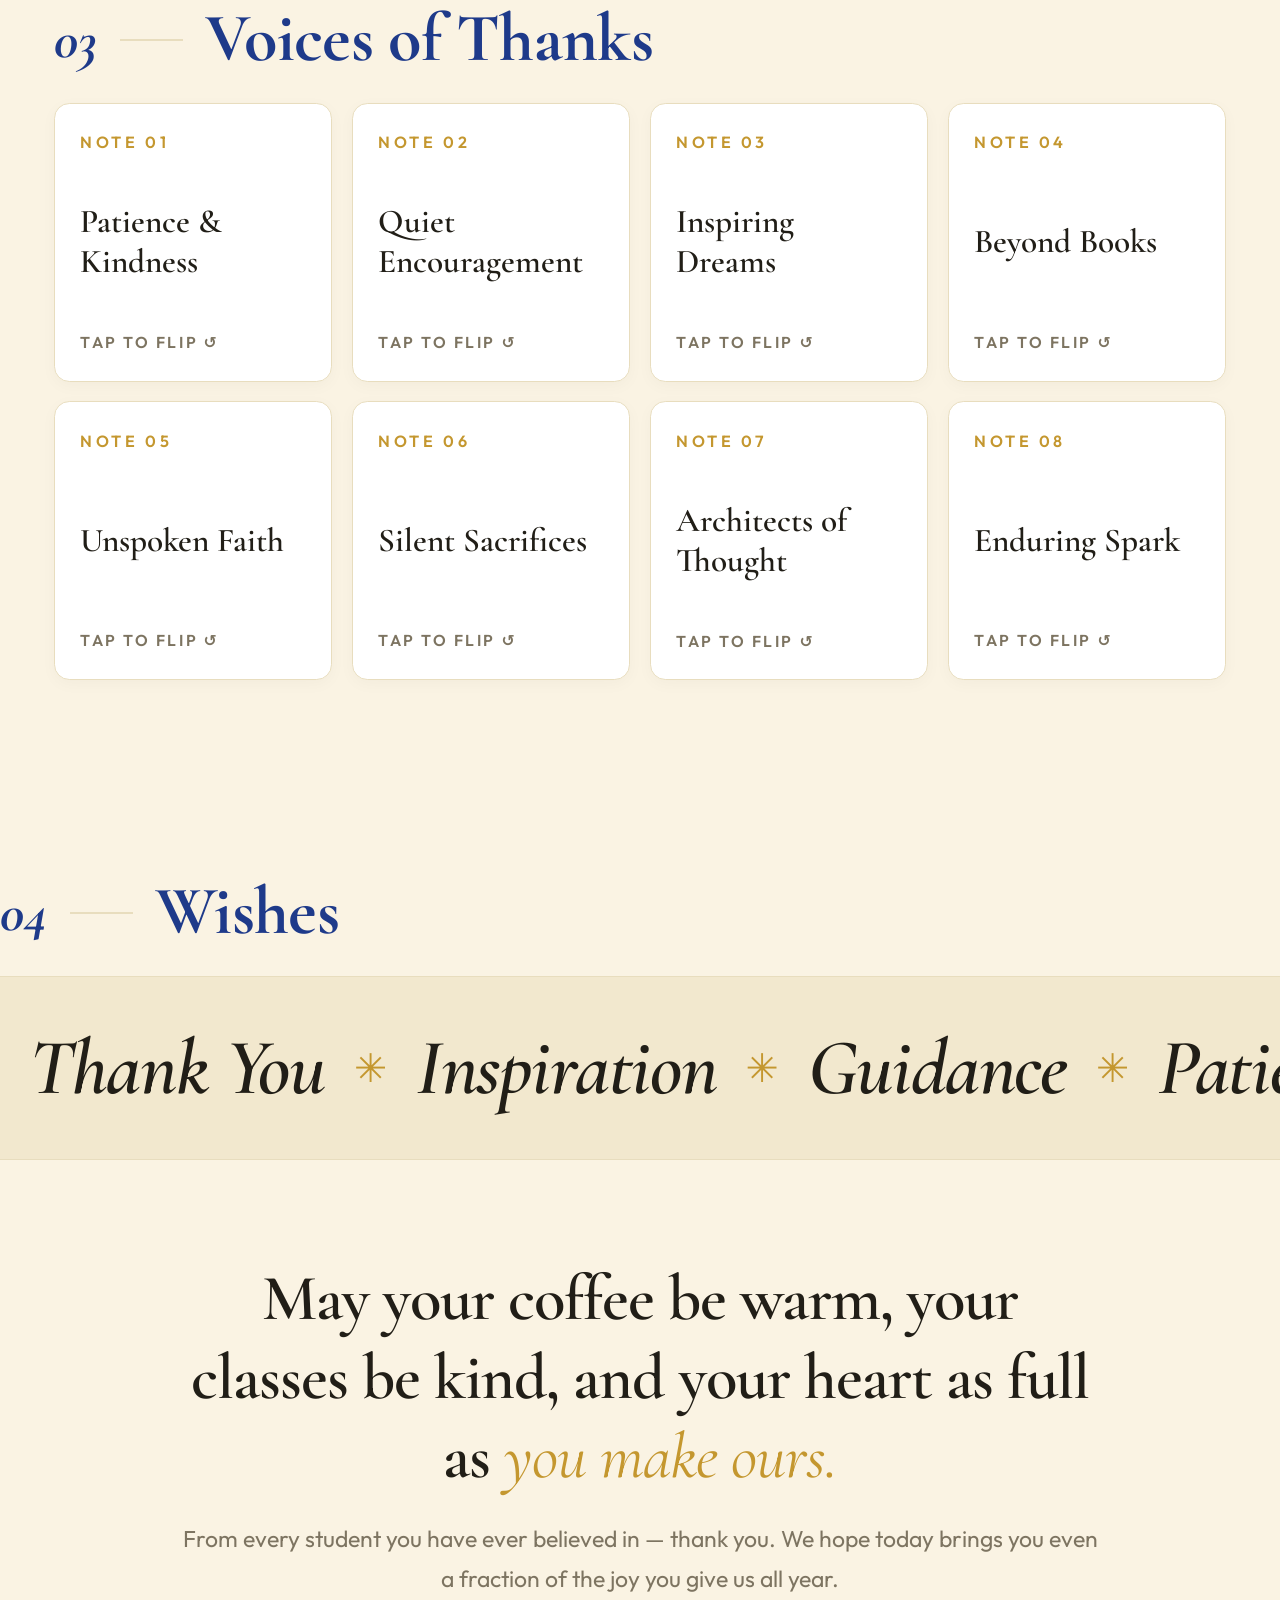
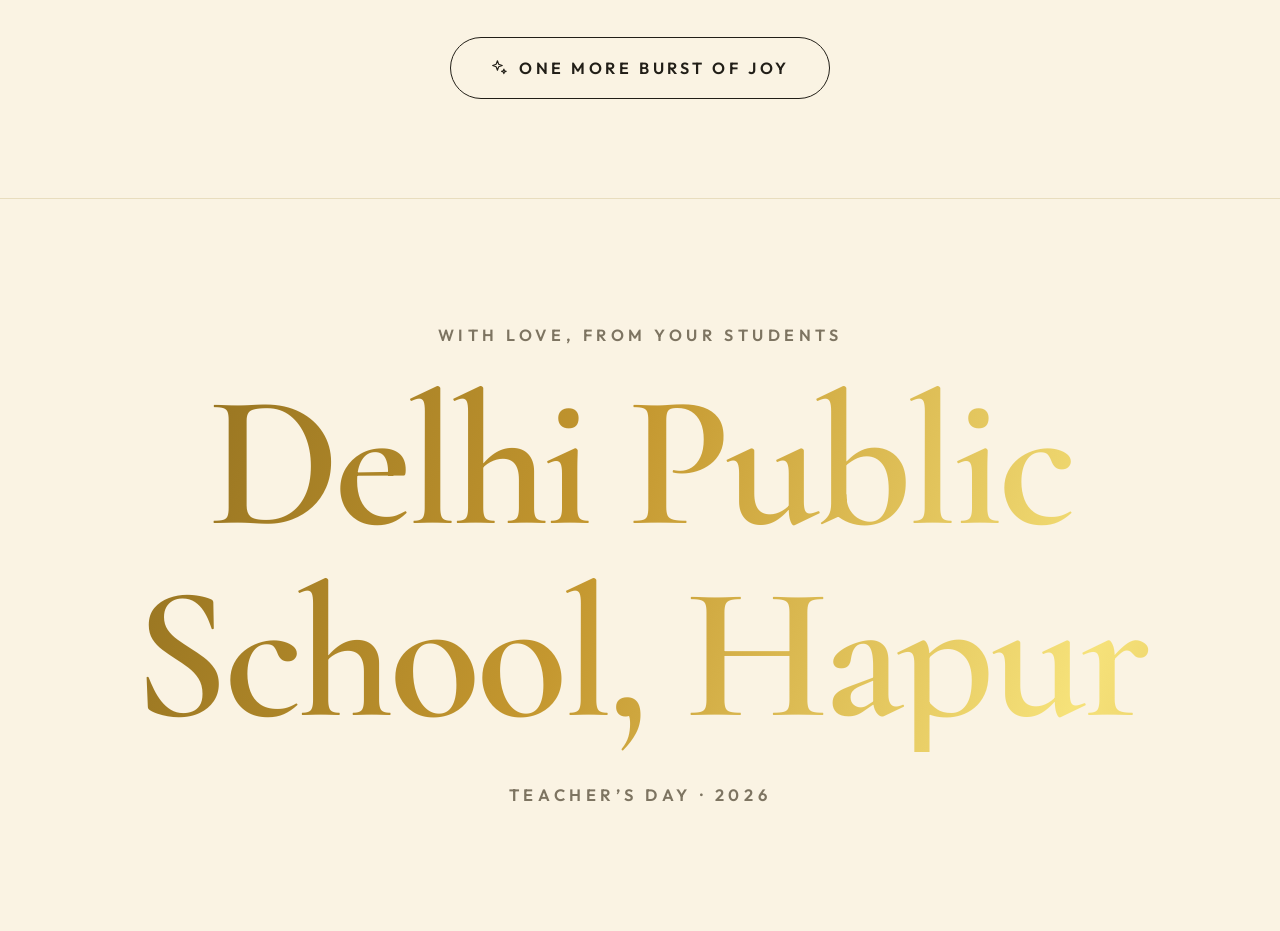
==== commit d1ffda9a: "Update index.html" ====
--- a/index.html
+++ b/index.html
@@ -13,6 +13,7 @@
 :root{
   --ivory:#FAF3E3; --paper:#FFFFFF; --ink:#211E17; --coral:#C4972F;
   --sand:#F2E8CE; --stone:#7D7461; --line:#E8DDBE;
+  --royal-blue:#1E3A8A;
   --ease:cubic-bezier(.16,1,.3,1);
   --serif:"Cormorant Garamond",Georgia,serif;
   --sans:"Outfit",ui-sans-serif,system-ui,sans-serif;
@@ -42,9 +43,9 @@
 
 /* Section Header Typography */
 .chapter{display:flex;align-items:center;gap:1.25rem;margin-bottom:1.6rem}
-.chapter .num{font-family:var(--serif);font-style:italic;font-size:clamp(2.2rem,6vw,3rem);font-weight:700;color:var(--coral);line-height:1}
+.chapter .num{font-family:var(--serif);font-style:italic;font-size:clamp(2.2rem,6vw,3rem);font-weight:700;color:var(--royal-blue);line-height:1}
 .chapter .rule{height:2px;width:3.5rem;background:var(--line);flex-shrink:0}
-.chapter .label{font-family:var(--serif);font-size:clamp(2.4rem,8.5vw,3.8rem);font-weight:700;letter-spacing:-.01em;text-transform:none;color:var(--ink);line-height:1}
+.chapter .label{font-family:var(--serif);font-size:clamp(2.4rem,8.5vw,3.8rem);font-weight:700;letter-spacing:-.01em;text-transform:none;color:var(--royal-blue);line-height:1}
 
 .section{padding:3.5rem 1.25rem;max-width:84rem;margin:0 auto;position:relative;z-index:10}
 @media(min-width:768px){.section{padding:5.5rem 3rem}}
@@ -178,7 +179,7 @@
 .flip-front h3{font-family:var(--serif);font-size:1.85rem;font-weight:600;line-height:1.2}
 .flip-front .hint{font-size:.88rem;color:var(--stone);letter-spacing:.16em;text-transform:uppercase;font-weight:600}
 
-/* Original Sand Tone Flip-Back with Updated Typographic Legibility */
+/* Original Sand Tone Flip-Back */
 .flip-back{
   background:var(--sand);
   border-color:var(--line);
@@ -644,7 +645,7 @@
 }
 
 /* Confetti */
-var COLORS = ["#C4972F", "#E9C767", "#211E17", "#F2E8CE", "#D4AF37"];
+var COLORS = ["#1E3A8A", "#C4972F", "#E9C767", "#211E17", "#F2E8CE"];
 function fireConfetti() {
   playChime();
   if (!window.confetti) return;
@@ -670,7 +671,7 @@
   '</div>'
 );
 
-/* Pop-up auto hide (increased by 2s: 5000ms -> 7000ms) */
+/* Pop-up auto hide */
 var pop = document.getElementById("musicPop");
 setTimeout(function(){ if (pop) pop.classList.add("hide"); }, 7000);
 
